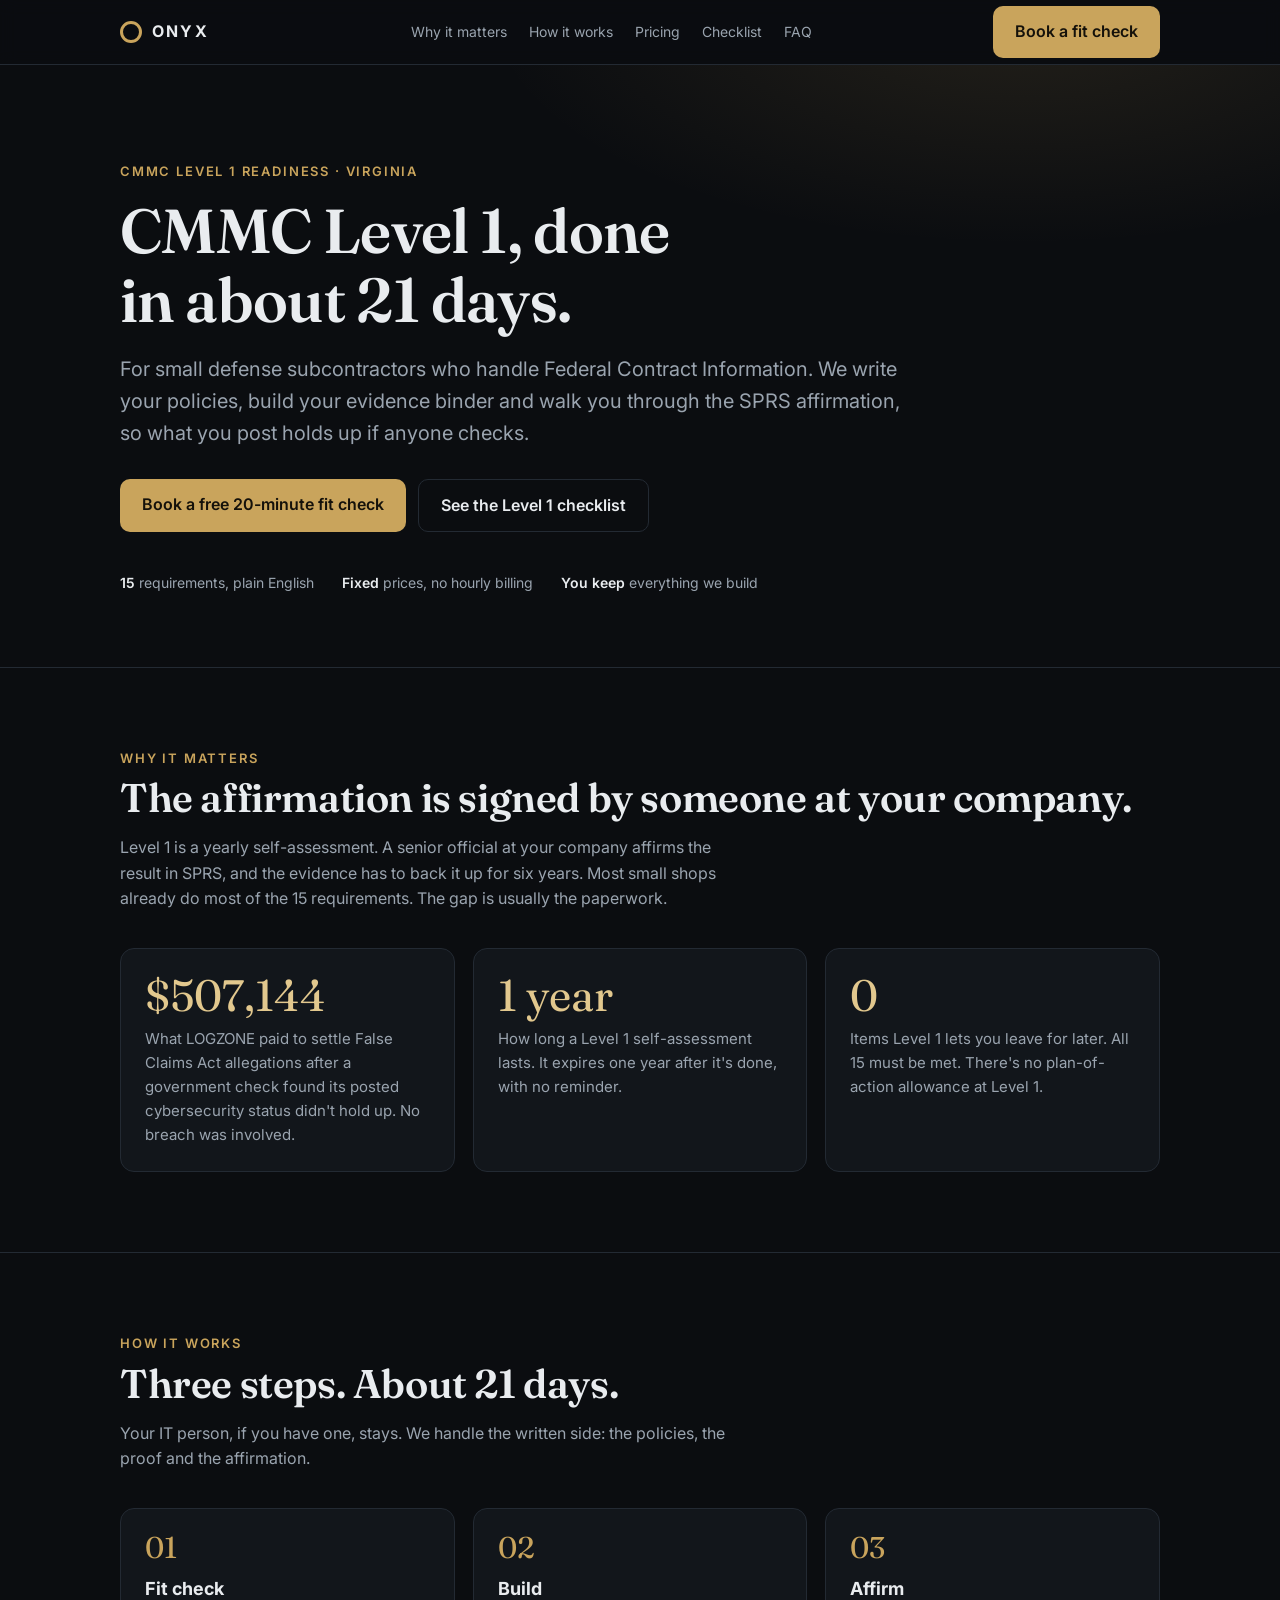
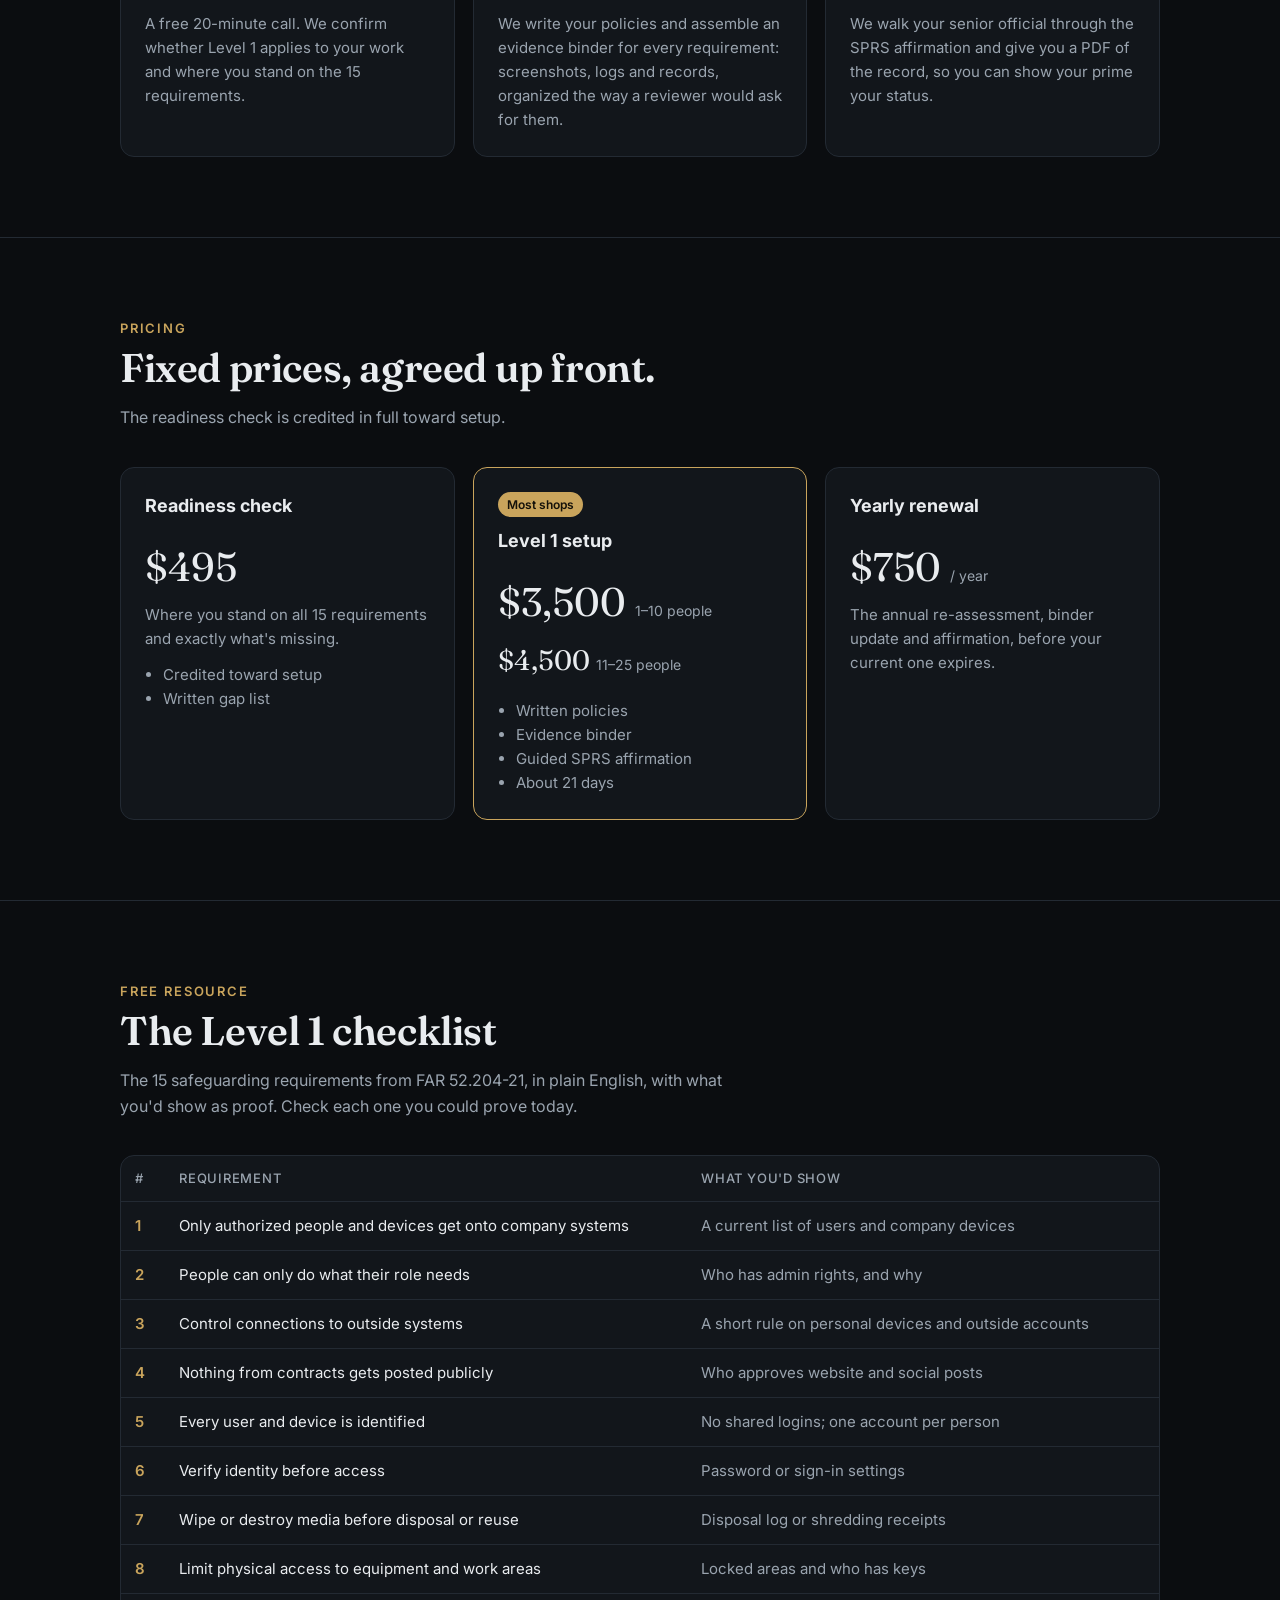
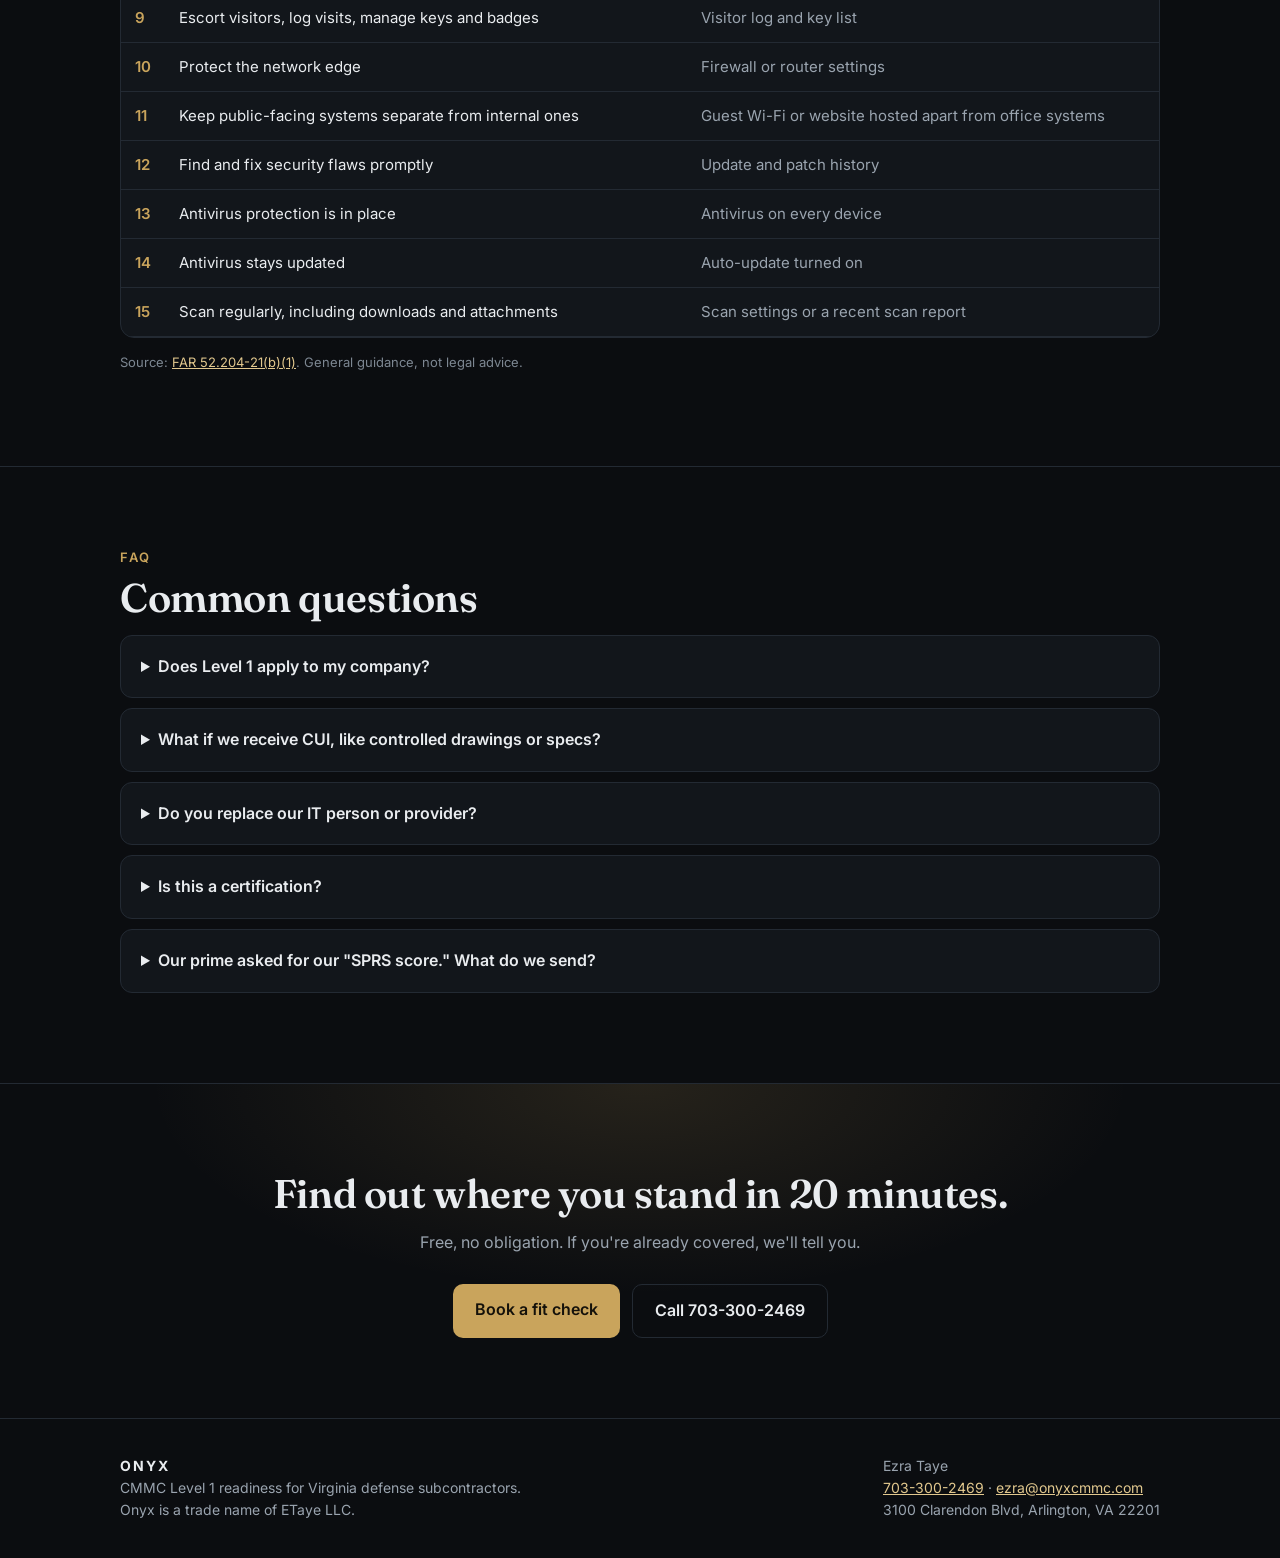
==== index.html @ cd66dc2e "Onyx CMMC Level 1 site Co-Authored-By: Claude Opus 5.5 <noreply@anthropic.com> Claude-Session: https" ====
<!doctype html>
<html lang="en">
<head>
<meta charset="utf-8">
<meta name="viewport" content="width=device-width, initial-scale=1">
<title>Onyx | CMMC Level 1 Readiness for Virginia Defense Subcontractors</title>
<meta name="description" content="Onyx gets small Virginia DoD subcontractors CMMC Level 1 ready in about 21 days: written policies, an evidence binder and a guided SPRS affirmation. Free 20-minute fit check.">
<link rel="icon" href="data:image/svg+xml,%3Csvg xmlns='http://www.w3.org/2000/svg' viewBox='0 0 32 32'%3E%3Crect width='32' height='32' rx='7' fill='%230b0d10'/%3E%3Ccircle cx='16' cy='16' r='8.5' fill='none' stroke='%23c9a45c' stroke-width='3'/%3E%3C/svg%3E">
<link rel="preconnect" href="https://fonts.googleapis.com">
<link rel="preconnect" href="https://fonts.gstatic.com" crossorigin>
<link href="https://fonts.googleapis.com/css2?family=Inter:wght@400;500;600;700&family=Fraunces:opsz,wght@9..144,500;9..144,600&display=swap" rel="stylesheet">
<style>
:root{--bg:#0b0d10;--panel:#12161b;--line:#232a33;--text:#e9ecef;--muted:#9aa4af;--gold:#c9a45c;--gold2:#e2c88e;--ok:#5fb98a;--max:1080px}
*{box-sizing:border-box}html{scroll-behavior:smooth}
body{margin:0;background:var(--bg);color:var(--text);font:16px/1.6 Inter,system-ui,-apple-system,Segoe UI,Roboto,sans-serif;-webkit-font-smoothing:antialiased}
a{color:var(--gold2)}
.wrap{max-width:var(--max);margin:0 auto;padding:0 20px}
header{position:sticky;top:0;z-index:5;background:rgba(11,13,16,.88);backdrop-filter:blur(8px);border-bottom:1px solid var(--line)}
.nav{display:flex;align-items:center;justify-content:space-between;height:64px}
.logo{display:flex;align-items:center;gap:10px;font-weight:700;letter-spacing:.14em;text-decoration:none;color:var(--text)}
.logo i{width:22px;height:22px;border-radius:50%;border:3px solid var(--gold);display:inline-block}
.nav nav a{color:var(--muted);text-decoration:none;margin-left:22px;font-size:14px}
.nav nav a:hover{color:var(--text)}
.btn{display:inline-block;background:var(--gold);color:#14110a;font-weight:600;text-decoration:none;padding:13px 22px;border-radius:10px;transition:background .15s}
.btn:hover{background:var(--gold2)}
.btn.ghost{background:transparent;color:var(--text);border:1px solid var(--line)}
.btn.ghost:hover{border-color:var(--gold)}
.hero{padding:96px 0 72px;border-bottom:1px solid var(--line);background:radial-gradient(900px 400px at 80% -10%,rgba(201,164,92,.13),transparent 60%)}
.eyebrow{color:var(--gold);font-size:13px;font-weight:600;letter-spacing:.14em;text-transform:uppercase}
h1,h2{font-family:Fraunces,Georgia,serif;font-weight:600;letter-spacing:-.01em;line-height:1.12}
h1{font-size:clamp(36px,5.4vw,62px);margin:14px 0 18px;max-width:14ch}
.lead{font-size:clamp(17px,2vw,20px);color:var(--muted);max-width:60ch;margin:0 0 30px}
.ctas{display:flex;gap:12px;flex-wrap:wrap}
.trust{display:flex;gap:28px;flex-wrap:wrap;margin-top:40px;color:var(--muted);font-size:14px}
.trust b{color:var(--text);font-weight:600}
section{padding:80px 0;border-bottom:1px solid var(--line)}
h2{font-size:clamp(28px,3.6vw,40px);margin:8px 0 14px}
.sub{color:var(--muted);max-width:62ch;margin:0 0 36px}
.grid{display:grid;gap:18px}
.g3{grid-template-columns:repeat(3,1fr)}.g2{grid-template-columns:repeat(2,1fr)}
.card{background:var(--panel);border:1px solid var(--line);border-radius:14px;padding:24px}
.card h3{margin:0 0 8px;font-size:18px}
.card p{margin:0;color:var(--muted);font-size:15px}
.num{font-family:Fraunces,Georgia,serif;color:var(--gold);font-size:30px;line-height:1;margin-bottom:12px}
.stat{font-family:Fraunces,Georgia,serif;font-size:44px;color:var(--gold2);line-height:1}
.price{display:flex;flex-direction:column}
.price .amt{font-family:Fraunces,Georgia,serif;font-size:40px;margin:6px 0 4px}
.price .amt small{font-family:Inter,sans-serif;font-size:14px;color:var(--muted);font-weight:400}
.price ul{padding-left:18px;color:var(--muted);font-size:15px;margin:12px 0 0}
.price.feature{border-color:var(--gold)}
.tag{display:inline-block;font-size:12px;font-weight:600;color:#14110a;background:var(--gold);padding:3px 9px;border-radius:99px;align-self:flex-start}
table{width:100%;border-collapse:collapse;font-size:15px}
th,td{text-align:left;padding:12px 14px;border-bottom:1px solid var(--line);vertical-align:top}
th{color:var(--muted);font-weight:500;font-size:13px;text-transform:uppercase;letter-spacing:.06em}
td:first-child{color:var(--gold);font-weight:600;width:40px}
td:last-child{color:var(--muted)}
.tablewrap{background:var(--panel);border:1px solid var(--line);border-radius:14px;overflow-x:auto}
details{background:var(--panel);border:1px solid var(--line);border-radius:12px;padding:18px 20px;margin-bottom:10px}
summary{cursor:pointer;font-weight:600}
details p{color:var(--muted);margin:10px 0 0}
.cta-band{text-align:center;background:radial-gradient(700px 300px at 50% 0,rgba(201,164,92,.14),transparent 70%)}
.cta-band .ctas{justify-content:center}
footer{padding:36px 0;color:var(--muted);font-size:14px}
.foot{display:flex;justify-content:space-between;gap:20px;flex-wrap:wrap}
.note{font-size:13px;color:#7d8792;margin-top:14px}
@media (max-width:860px){.g3,.g2{grid-template-columns:1fr}.nav nav{display:none}.hero{padding:64px 0 52px}section{padding:60px 0}}
</style>
</head>
<body>
<header><div class="wrap nav">
  <a class="logo" href="#"><i></i>ONYX</a>
  <nav><a href="#why">Why it matters</a><a href="#how">How it works</a><a href="#pricing">Pricing</a><a href="#checklist">Checklist</a><a href="#faq">FAQ</a></nav>
  <a class="btn" href="https://calendar.app.google/ubBg99S3piYL8Ur68">Book a fit check</a>
</div></header>

<main>
<div class="hero"><div class="wrap">
  <div class="eyebrow">CMMC Level 1 readiness · Virginia</div>
  <h1>CMMC Level 1, done in about 21 days.</h1>
  <p class="lead">For small defense subcontractors who handle Federal Contract Information. We write your policies, build your evidence binder and walk you through the SPRS affirmation, so what you post holds up if anyone checks.</p>
  <div class="ctas">
    <a class="btn" href="https://calendar.app.google/ubBg99S3piYL8Ur68">Book a free 20-minute fit check</a>
    <a class="btn ghost" href="#checklist">See the Level 1 checklist</a>
  </div>
  <div class="trust"><span><b>15</b> requirements, plain English</span><span><b>Fixed</b> prices, no hourly billing</span><span><b>You keep</b> everything we build</span></div>
</div></div>

<section id="why"><div class="wrap">
  <div class="eyebrow">Why it matters</div>
  <h2>The affirmation is signed by someone at your company.</h2>
  <p class="sub">Level 1 is a yearly self-assessment. A senior official at your company affirms the result in SPRS, and the evidence has to back it up for six years. Most small shops already do most of the 15 requirements. The gap is usually the paperwork.</p>
  <div class="grid g3">
    <div class="card"><div class="stat">$507,144</div><p style="margin-top:10px">What LOGZONE paid to settle False Claims Act allegations after a government check found its posted cybersecurity status didn't hold up. No breach was involved.</p></div>
    <div class="card"><div class="stat">1 year</div><p style="margin-top:10px">How long a Level 1 self-assessment lasts. It expires one year after it's done, with no reminder.</p></div>
    <div class="card"><div class="stat">0</div><p style="margin-top:10px">Items Level 1 lets you leave for later. All 15 must be met. There's no plan-of-action allowance at Level 1.</p></div>
  </div>
</div></section>

<section id="how"><div class="wrap">
  <div class="eyebrow">How it works</div>
  <h2>Three steps. About 21 days.</h2>
  <p class="sub">Your IT person, if you have one, stays. We handle the written side: the policies, the proof and the affirmation.</p>
  <div class="grid g3">
    <div class="card"><div class="num">01</div><h3>Fit check</h3><p>A free 20-minute call. We confirm whether Level 1 applies to your work and where you stand on the 15 requirements.</p></div>
    <div class="card"><div class="num">02</div><h3>Build</h3><p>We write your policies and assemble an evidence binder for every requirement: screenshots, logs and records, organized the way a reviewer would ask for them.</p></div>
    <div class="card"><div class="num">03</div><h3>Affirm</h3><p>We walk your senior official through the SPRS affirmation and give you a PDF of the record, so you can show your prime your status.</p></div>
  </div>
</div></section>

<section id="pricing"><div class="wrap">
  <div class="eyebrow">Pricing</div>
  <h2>Fixed prices, agreed up front.</h2>
  <p class="sub">The readiness check is credited in full toward setup.</p>
  <div class="grid g3">
    <div class="card price"><h3>Readiness check</h3><div class="amt">$495</div><p>Where you stand on all 15 requirements and exactly what's missing.</p><ul><li>Credited toward setup</li><li>Written gap list</li></ul></div>
    <div class="card price feature"><span class="tag">Most shops</span><h3 style="margin-top:10px">Level 1 setup</h3><div class="amt">$3,500 <small>1–10 people</small></div><div class="amt" style="font-size:28px;margin-top:0">$4,500 <small>11–25 people</small></div><ul><li>Written policies</li><li>Evidence binder</li><li>Guided SPRS affirmation</li><li>About 21 days</li></ul></div>
    <div class="card price"><h3>Yearly renewal</h3><div class="amt">$750 <small>/ year</small></div><p>The annual re-assessment, binder update and affirmation, before your current one expires.</p></div>
  </div>
</div></section>

<section id="checklist"><div class="wrap">
  <div class="eyebrow">Free resource</div>
  <h2>The Level 1 checklist</h2>
  <p class="sub">The 15 safeguarding requirements from FAR 52.204-21, in plain English, with what you'd show as proof. Check each one you could prove today.</p>
  <div class="tablewrap"><table>
    <thead><tr><th>#</th><th>Requirement</th><th>What you'd show</th></tr></thead>
    <tbody>
      <tr><td>1</td><td>Only authorized people and devices get onto company systems</td><td>A current list of users and company devices</td></tr>
      <tr><td>2</td><td>People can only do what their role needs</td><td>Who has admin rights, and why</td></tr>
      <tr><td>3</td><td>Control connections to outside systems</td><td>A short rule on personal devices and outside accounts</td></tr>
      <tr><td>4</td><td>Nothing from contracts gets posted publicly</td><td>Who approves website and social posts</td></tr>
      <tr><td>5</td><td>Every user and device is identified</td><td>No shared logins; one account per person</td></tr>
      <tr><td>6</td><td>Verify identity before access</td><td>Password or sign-in settings</td></tr>
      <tr><td>7</td><td>Wipe or destroy media before disposal or reuse</td><td>Disposal log or shredding receipts</td></tr>
      <tr><td>8</td><td>Limit physical access to equipment and work areas</td><td>Locked areas and who has keys</td></tr>
      <tr><td>9</td><td>Escort visitors, log visits, manage keys and badges</td><td>Visitor log and key list</td></tr>
      <tr><td>10</td><td>Protect the network edge</td><td>Firewall or router settings</td></tr>
      <tr><td>11</td><td>Keep public-facing systems separate from internal ones</td><td>Guest Wi-Fi or website hosted apart from office systems</td></tr>
      <tr><td>12</td><td>Find and fix security flaws promptly</td><td>Update and patch history</td></tr>
      <tr><td>13</td><td>Antivirus protection is in place</td><td>Antivirus on every device</td></tr>
      <tr><td>14</td><td>Antivirus stays updated</td><td>Auto-update turned on</td></tr>
      <tr><td>15</td><td>Scan regularly, including downloads and attachments</td><td>Scan settings or a recent scan report</td></tr>
    </tbody>
  </table></div>
  <p class="note">Source: <a href="https://www.acquisition.gov/far/52.204-21">FAR 52.204-21(b)(1)</a>. General guidance, not legal advice.</p>
</div></section>

<section id="faq"><div class="wrap">
  <div class="eyebrow">FAQ</div>
  <h2>Common questions</h2>
  <details><summary>Does Level 1 apply to my company?</summary><p>Level 1 applies when you handle Federal Contract Information on a DoD contract or subcontract. We confirm this on the fit check by looking at your work and your contract language.</p></details>
  <details><summary>What if we receive CUI, like controlled drawings or specs?</summary><p>Then you likely need Level 2, which is a larger project. We'll tell you on the fit check and refer you to a qualified Level 2 partner.</p></details>
  <details><summary>Do you replace our IT person or provider?</summary><p>No. Your IT stays responsible for the technical side. We handle the written side: policies, evidence and the affirmation, and we coordinate with your IT where needed.</p></details>
  <details><summary>Is this a certification?</summary><p>Level 1 is a self-assessment that your company affirms in SPRS. We prepare you and your evidence so the affirmation is accurate and supported. We don't issue certifications, and no one can guarantee a contract award.</p></details>
  <details><summary>Our prime asked for our "SPRS score." What do we send?</summary><p>Level 1 has no score, only met or not met. Primes can't see your SPRS record directly, so the usual proof is a PDF of your affirmed Level 1 record, which we help you produce.</p></details>
</div></section>

<section class="cta-band"><div class="wrap">
  <h2>Find out where you stand in 20 minutes.</h2>
  <p class="sub" style="margin:0 auto 28px">Free, no obligation. If you're already covered, we'll tell you.</p>
  <div class="ctas"><a class="btn" href="https://calendar.app.google/ubBg99S3piYL8Ur68">Book a fit check</a><a class="btn ghost" href="tel:+17033002469">Call 703-300-2469</a></div>
</div></section>
</main>

<footer><div class="wrap foot">
  <div><b style="color:var(--text);letter-spacing:.14em">ONYX</b><br>CMMC Level 1 readiness for Virginia defense subcontractors.<br>Onyx is a trade name of ETaye LLC.</div>
  <div>Ezra Taye<br><a href="tel:+17033002469">703-300-2469</a> · <a href="mailto:ezra@onyxcmmc.com">ezra@onyxcmmc.com</a><br>3100 Clarendon Blvd, Arlington, VA 22201</div>
</div></footer>
</body>
</html>
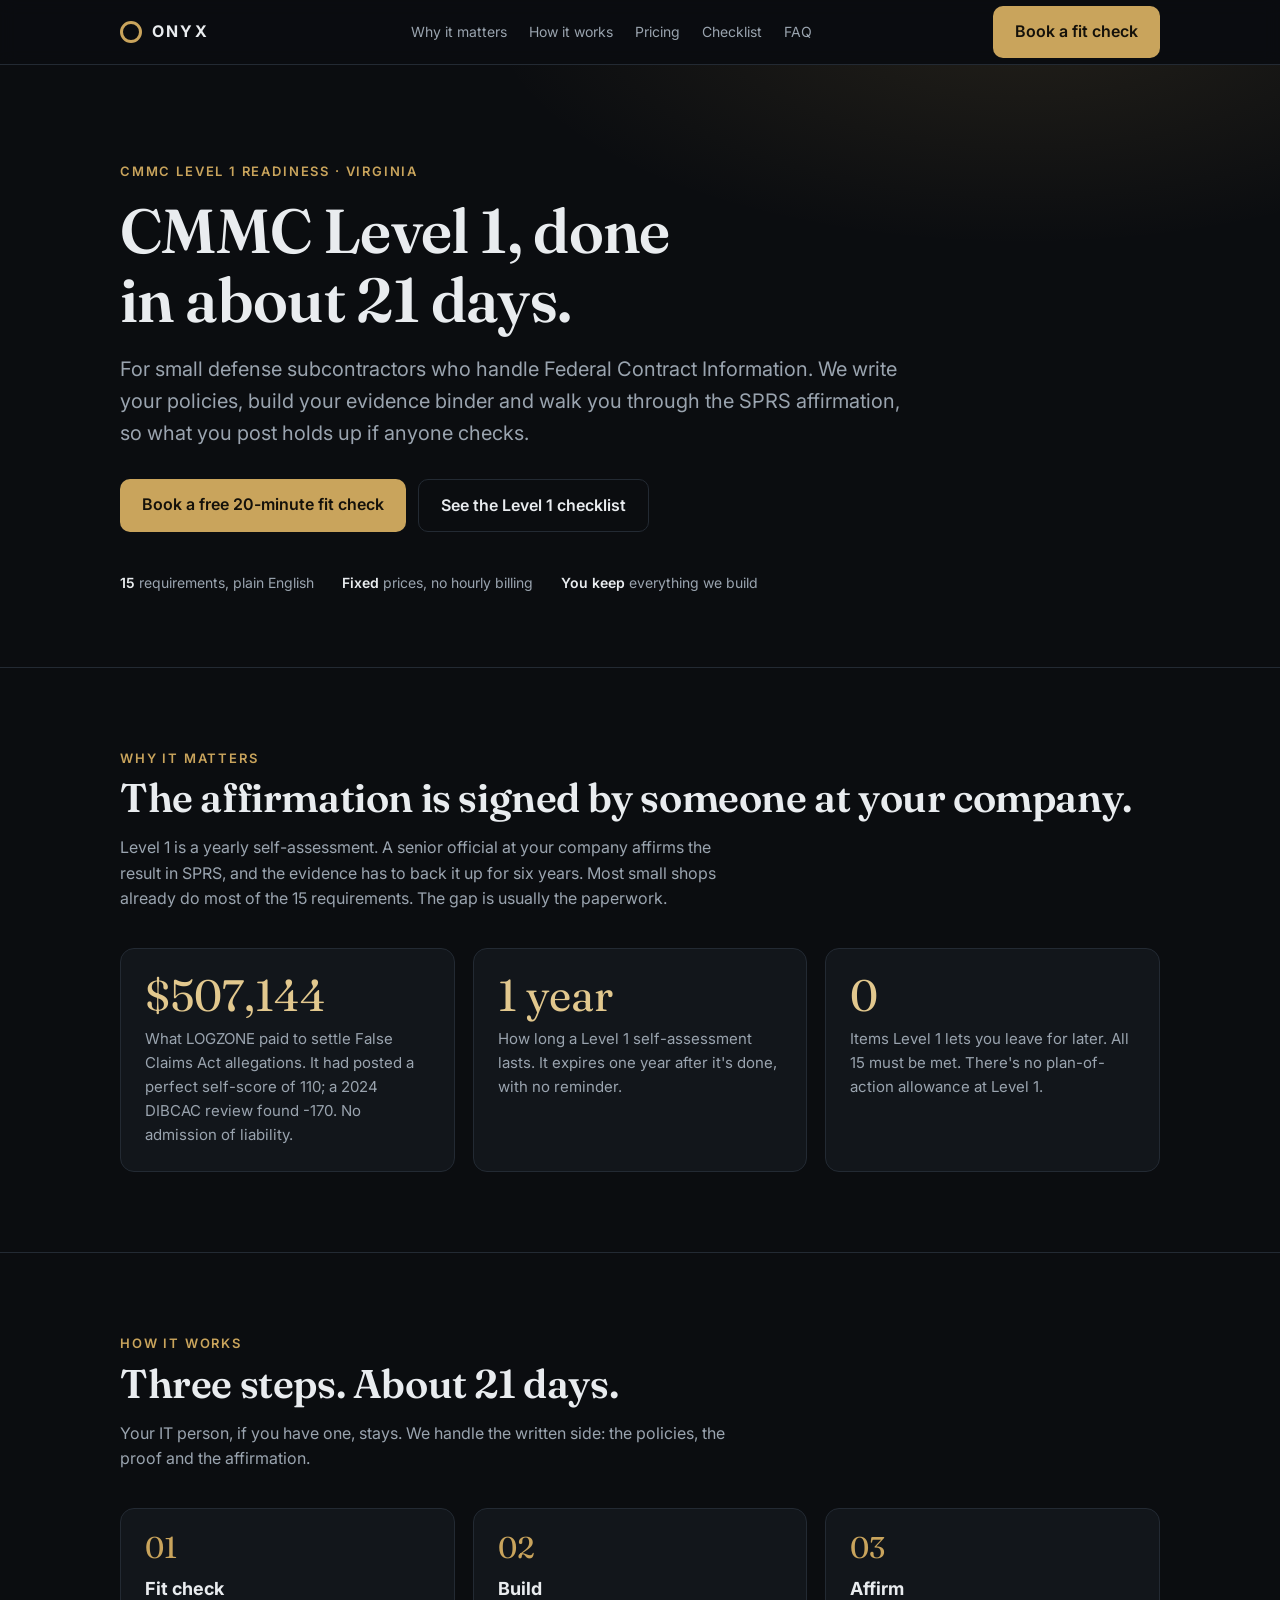
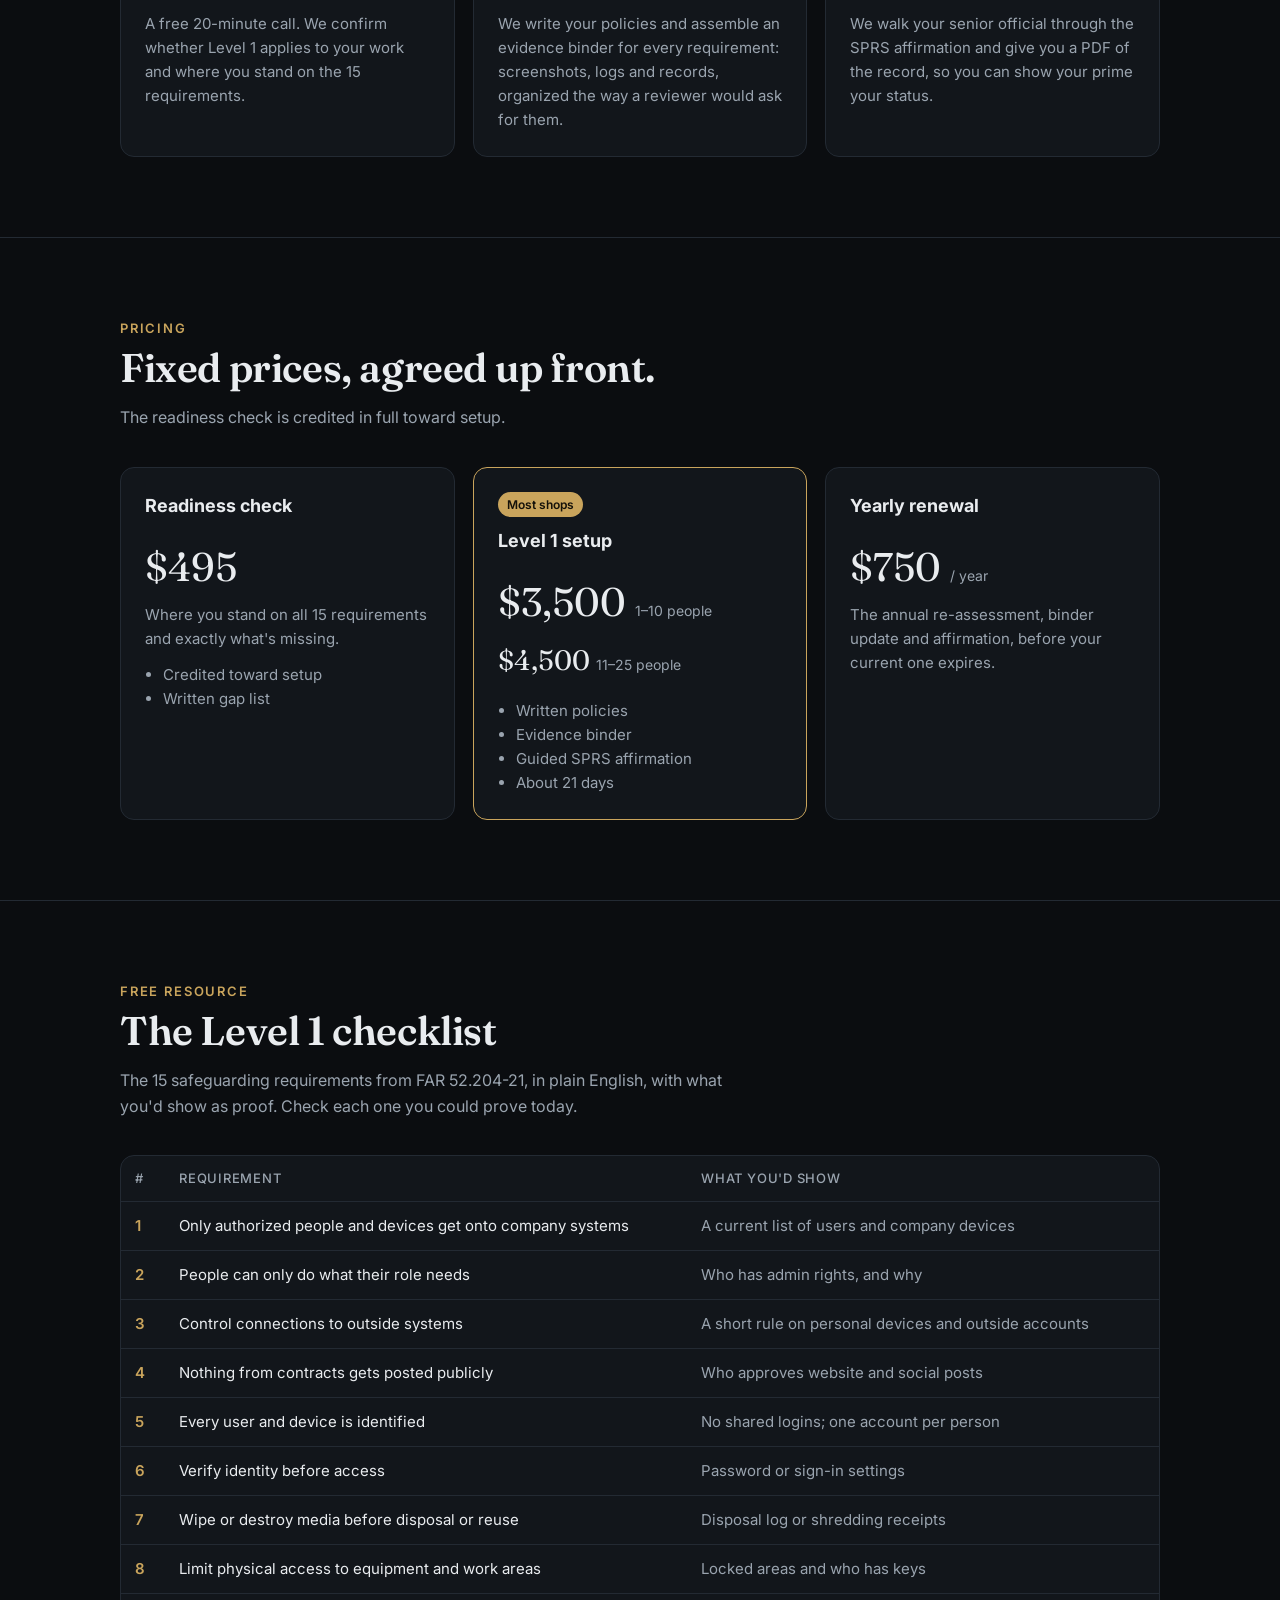
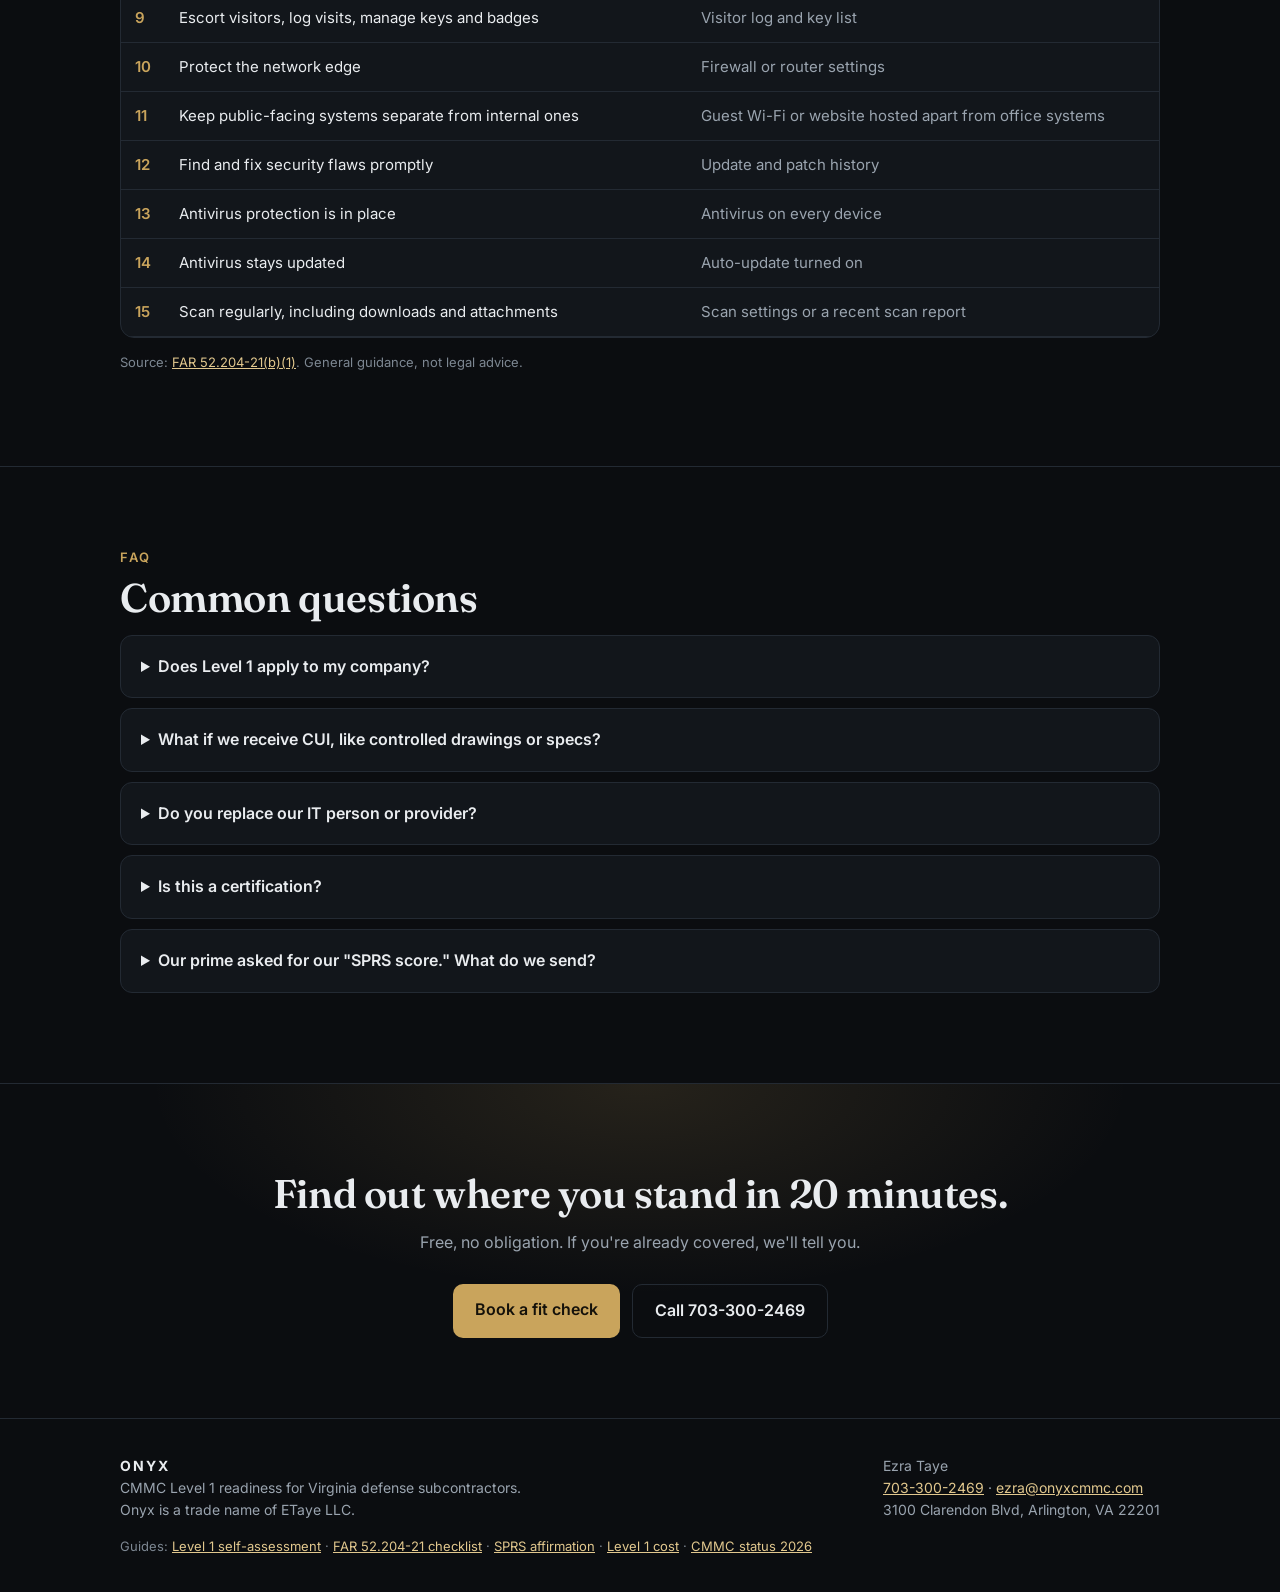
==== commit 54ad32a2: "Add 5 Level 1 guides, sitemap, robots, llms.txt; claim fixes Co-Authored-By: Claude Opus 5.5 <norepl" ====
--- a/index.html
+++ b/index.html
@@ -90,7 +90,7 @@
   <h2>The affirmation is signed by someone at your company.</h2>
   <p class="sub">Level 1 is a yearly self-assessment. A senior official at your company affirms the result in SPRS, and the evidence has to back it up for six years. Most small shops already do most of the 15 requirements. The gap is usually the paperwork.</p>
   <div class="grid g3">
-    <div class="card"><div class="stat">$507,144</div><p style="margin-top:10px">What LOGZONE paid to settle False Claims Act allegations after a government check found its posted cybersecurity status didn't hold up. No breach was involved.</p></div>
+    <div class="card"><div class="stat">$507,144</div><p style="margin-top:10px">What LOGZONE paid to settle False Claims Act allegations. It had posted a perfect self-score of 110; a 2024 DIBCAC review found -170. No admission of liability.</p></div>
     <div class="card"><div class="stat">1 year</div><p style="margin-top:10px">How long a Level 1 self-assessment lasts. It expires one year after it's done, with no reminder.</p></div>
     <div class="card"><div class="stat">0</div><p style="margin-top:10px">Items Level 1 lets you leave for later. All 15 must be met. There's no plan-of-action allowance at Level 1.</p></div>
   </div>
@@ -152,7 +152,7 @@
   <details><summary>What if we receive CUI, like controlled drawings or specs?</summary><p>Then you likely need Level 2, which is a larger project. We'll tell you on the fit check and refer you to a qualified Level 2 partner.</p></details>
   <details><summary>Do you replace our IT person or provider?</summary><p>No. Your IT stays responsible for the technical side. We handle the written side: policies, evidence and the affirmation, and we coordinate with your IT where needed.</p></details>
   <details><summary>Is this a certification?</summary><p>Level 1 is a self-assessment that your company affirms in SPRS. We prepare you and your evidence so the affirmation is accurate and supported. We don't issue certifications, and no one can guarantee a contract award.</p></details>
-  <details><summary>Our prime asked for our "SPRS score." What do we send?</summary><p>Level 1 has no score, only met or not met. Primes can't see your SPRS record directly, so the usual proof is a PDF of your affirmed Level 1 record, which we help you produce.</p></details>
+  <details><summary>Our prime asked for our "SPRS score." What do we send?</summary><p>Level 1 has no score, only met or not met. The usual proof for a prime is a PDF or screenshot of your affirmed Level 1 record, which we help you produce.</p></details>
 </div></section>
 
 <section class="cta-band"><div class="wrap">
@@ -165,6 +165,8 @@
 <footer><div class="wrap foot">
   <div><b style="color:var(--text);letter-spacing:.14em">ONYX</b><br>CMMC Level 1 readiness for Virginia defense subcontractors.<br>Onyx is a trade name of ETaye LLC.</div>
   <div>Ezra Taye<br><a href="tel:+17033002469">703-300-2469</a> · <a href="mailto:ezra@onyxcmmc.com">ezra@onyxcmmc.com</a><br>3100 Clarendon Blvd, Arlington, VA 22201</div>
-</div></footer>
+</div>
+<div class="wrap note">Guides: <a href="/cmmc-level-1-self-assessment/">Level 1 self-assessment</a> · <a href="/far-52-204-21-checklist/">FAR 52.204-21 checklist</a> · <a href="/sprs-level-1-affirmation/">SPRS affirmation</a> · <a href="/cmmc-level-1-cost/">Level 1 cost</a> · <a href="/cmmc-status-2026/">CMMC status 2026</a></div>
+</footer>
 </body>
 </html>
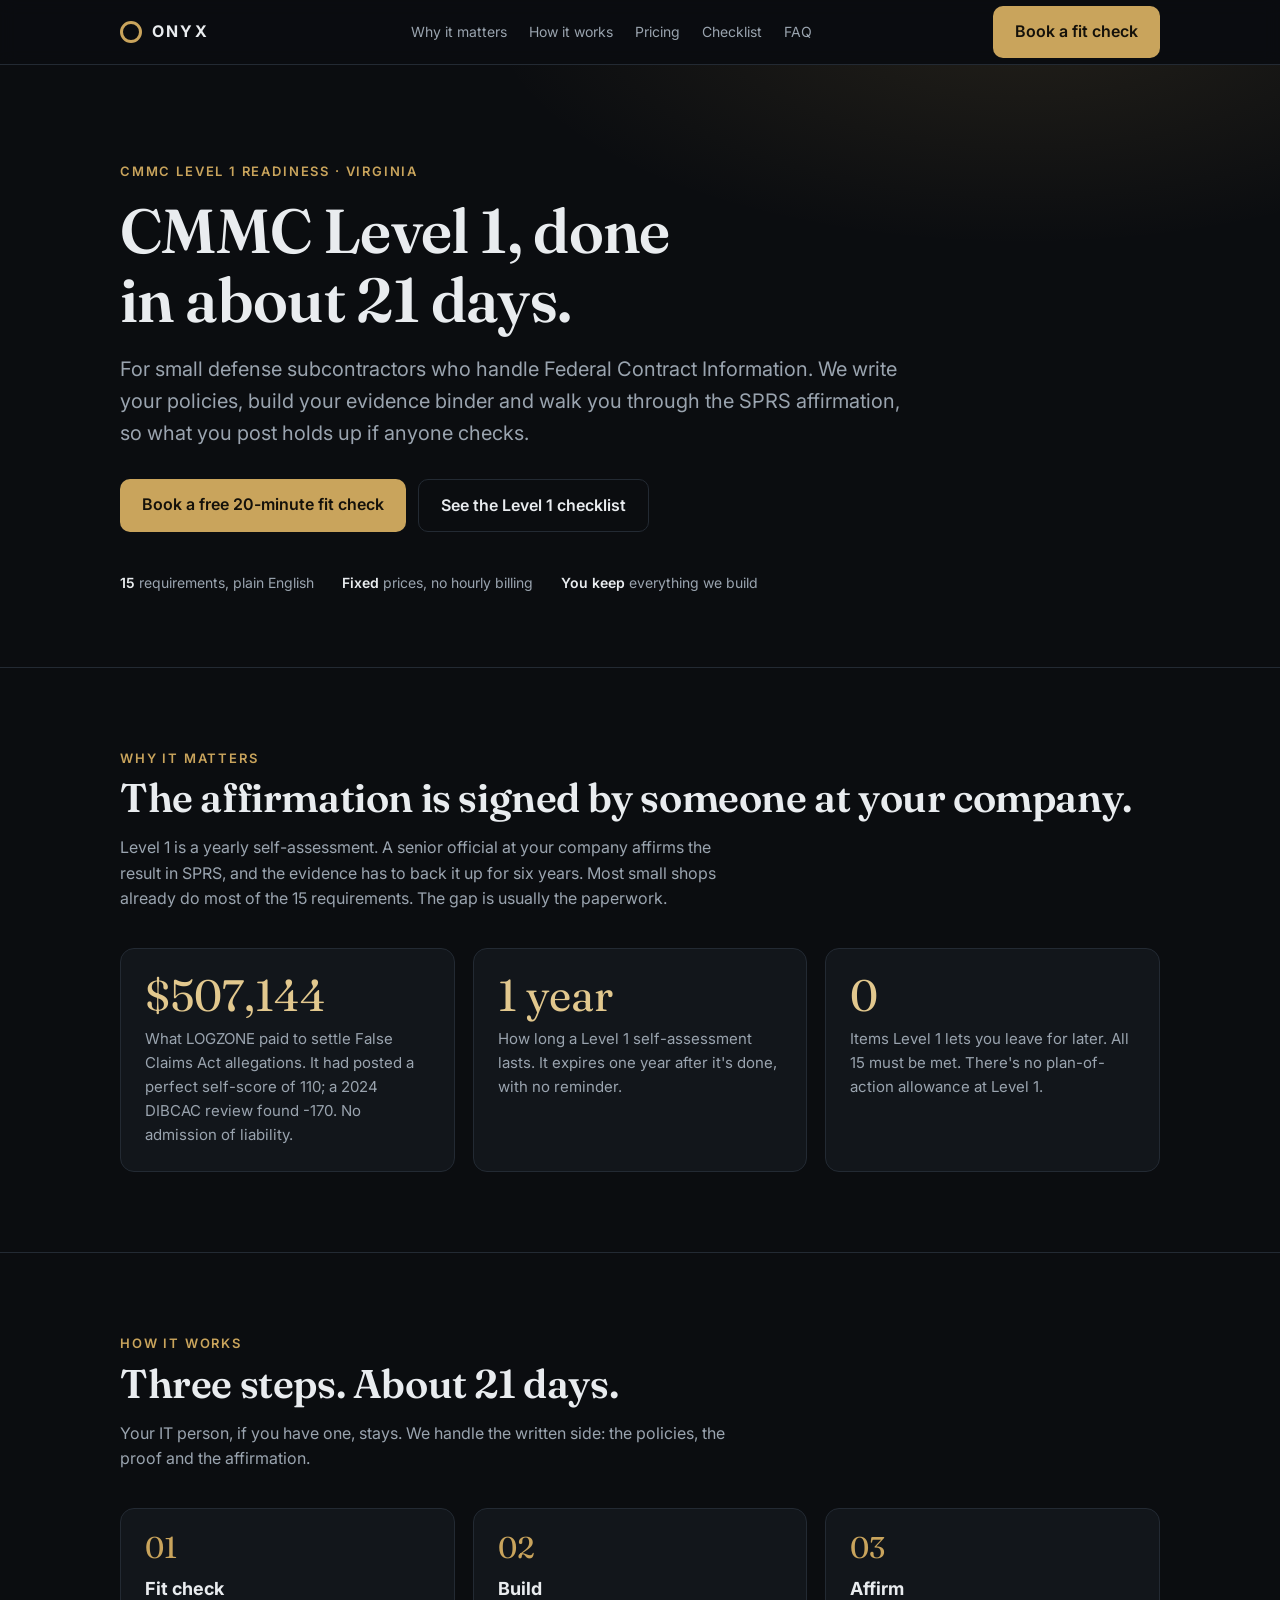
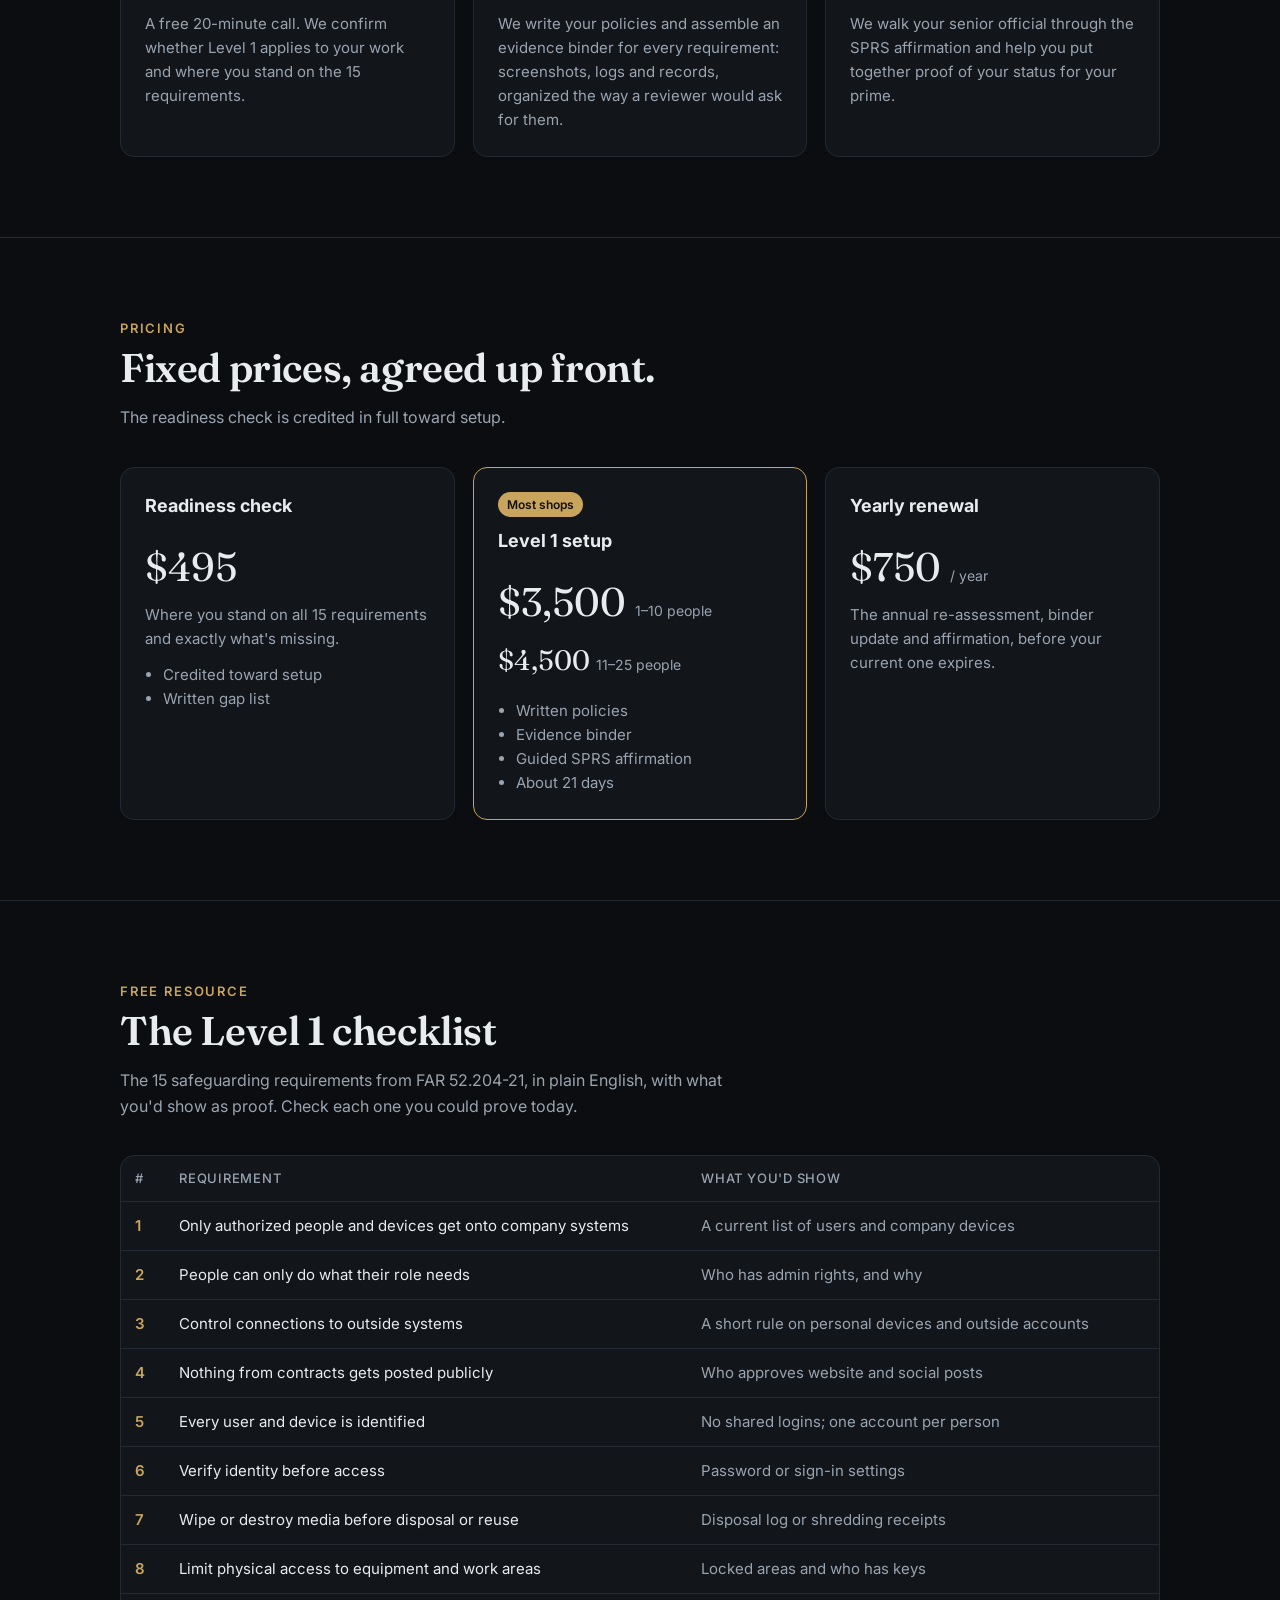
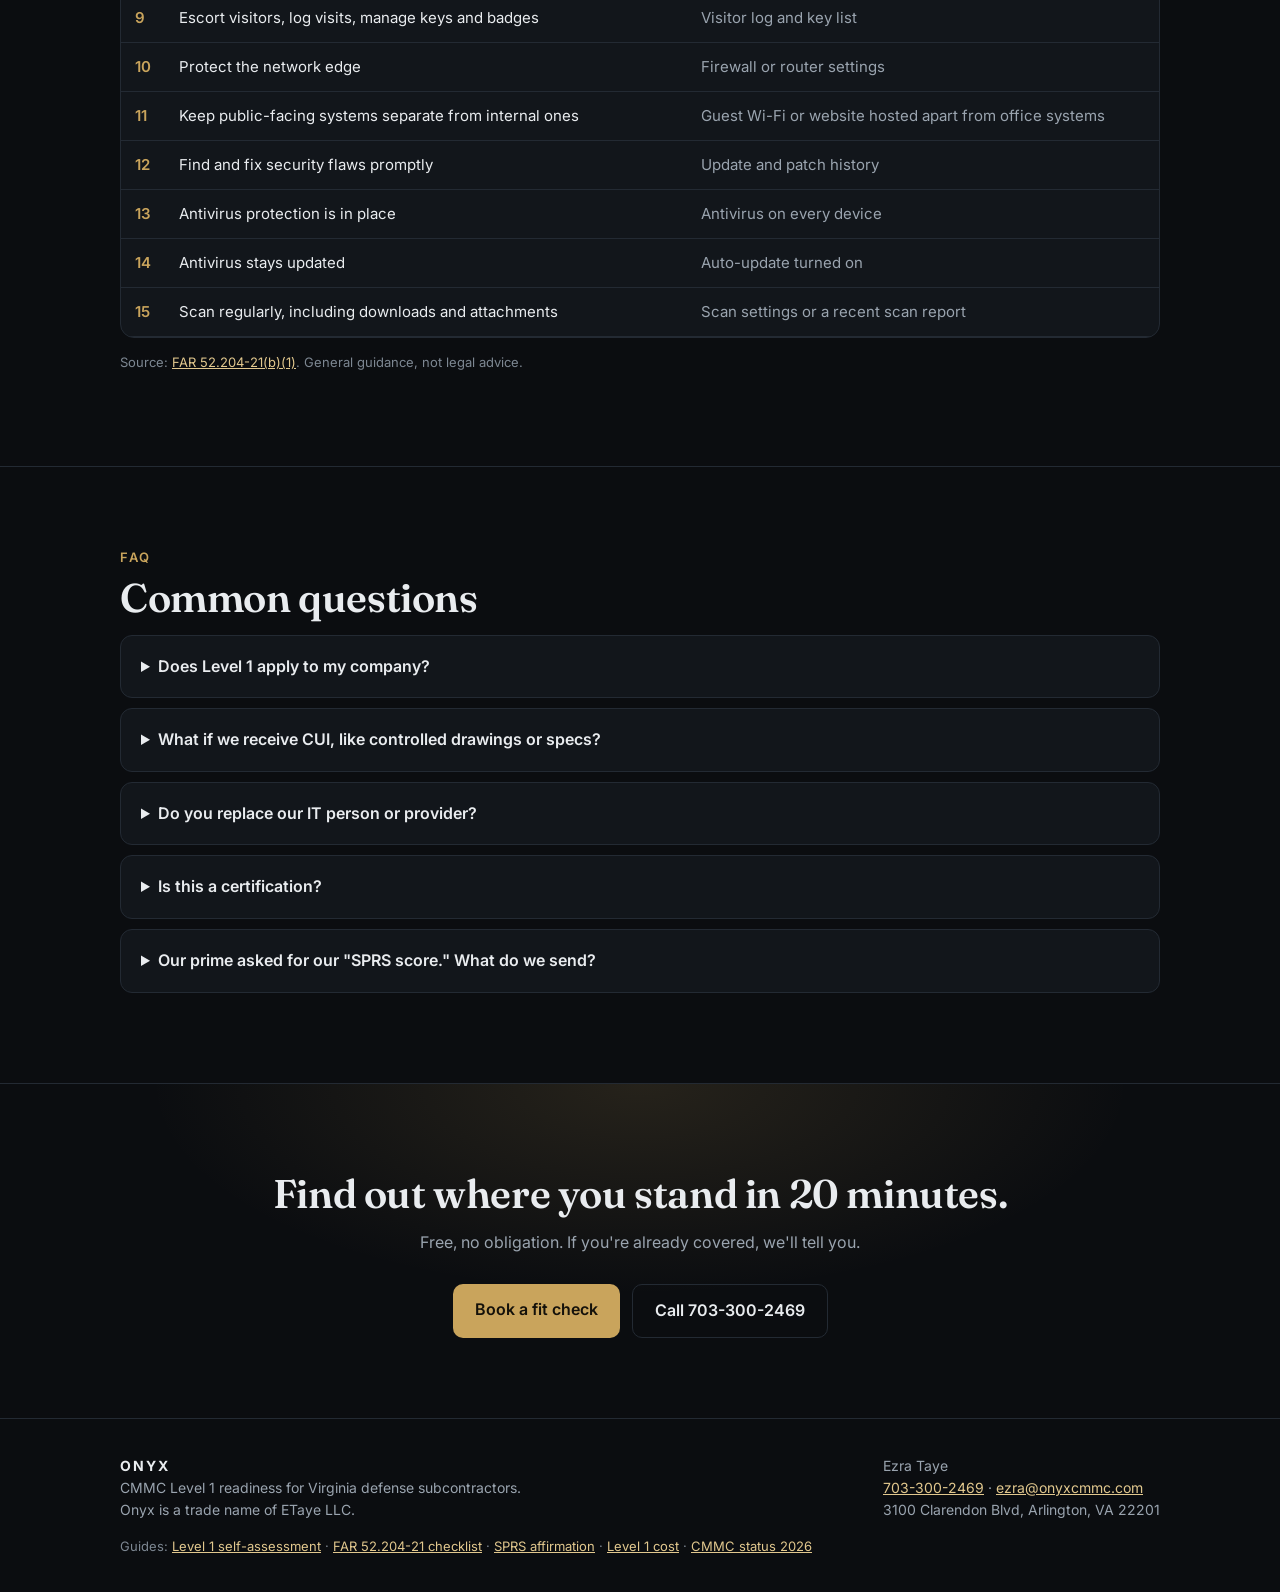
==== commit 7ea3e80c: "Remove unverified PDF claim; describe proof primes ask for Co-Authored-By: Claude Opus 5.5 <noreply@" ====
--- a/index.html
+++ b/index.html
@@ -103,7 +103,7 @@
   <div class="grid g3">
     <div class="card"><div class="num">01</div><h3>Fit check</h3><p>A free 20-minute call. We confirm whether Level 1 applies to your work and where you stand on the 15 requirements.</p></div>
     <div class="card"><div class="num">02</div><h3>Build</h3><p>We write your policies and assemble an evidence binder for every requirement: screenshots, logs and records, organized the way a reviewer would ask for them.</p></div>
-    <div class="card"><div class="num">03</div><h3>Affirm</h3><p>We walk your senior official through the SPRS affirmation and give you a PDF of the record, so you can show your prime your status.</p></div>
+    <div class="card"><div class="num">03</div><h3>Affirm</h3><p>We walk your senior official through the SPRS affirmation and help you put together proof of your status for your prime.</p></div>
   </div>
 </div></section>
 
@@ -152,7 +152,7 @@
   <details><summary>What if we receive CUI, like controlled drawings or specs?</summary><p>Then you likely need Level 2, which is a larger project. We'll tell you on the fit check and refer you to a qualified Level 2 partner.</p></details>
   <details><summary>Do you replace our IT person or provider?</summary><p>No. Your IT stays responsible for the technical side. We handle the written side: policies, evidence and the affirmation, and we coordinate with your IT where needed.</p></details>
   <details><summary>Is this a certification?</summary><p>Level 1 is a self-assessment that your company affirms in SPRS. We prepare you and your evidence so the affirmation is accurate and supported. We don't issue certifications, and no one can guarantee a contract award.</p></details>
-  <details><summary>Our prime asked for our "SPRS score." What do we send?</summary><p>Level 1 has no score, only met or not met. The usual proof for a prime is a PDF or screenshot of your affirmed Level 1 record, which we help you produce.</p></details>
+  <details><summary>Our prime asked for our "SPRS score." What do we send?</summary><p>Level 1 has no score, only met or not met. Primes usually want your CMMC unique ID, status date and CAGE code, plus a screenshot of your affirmed Level 1 entry. Ask your prime what format they want; we help you put it together.</p></details>
 </div></section>
 
 <section class="cta-band"><div class="wrap">
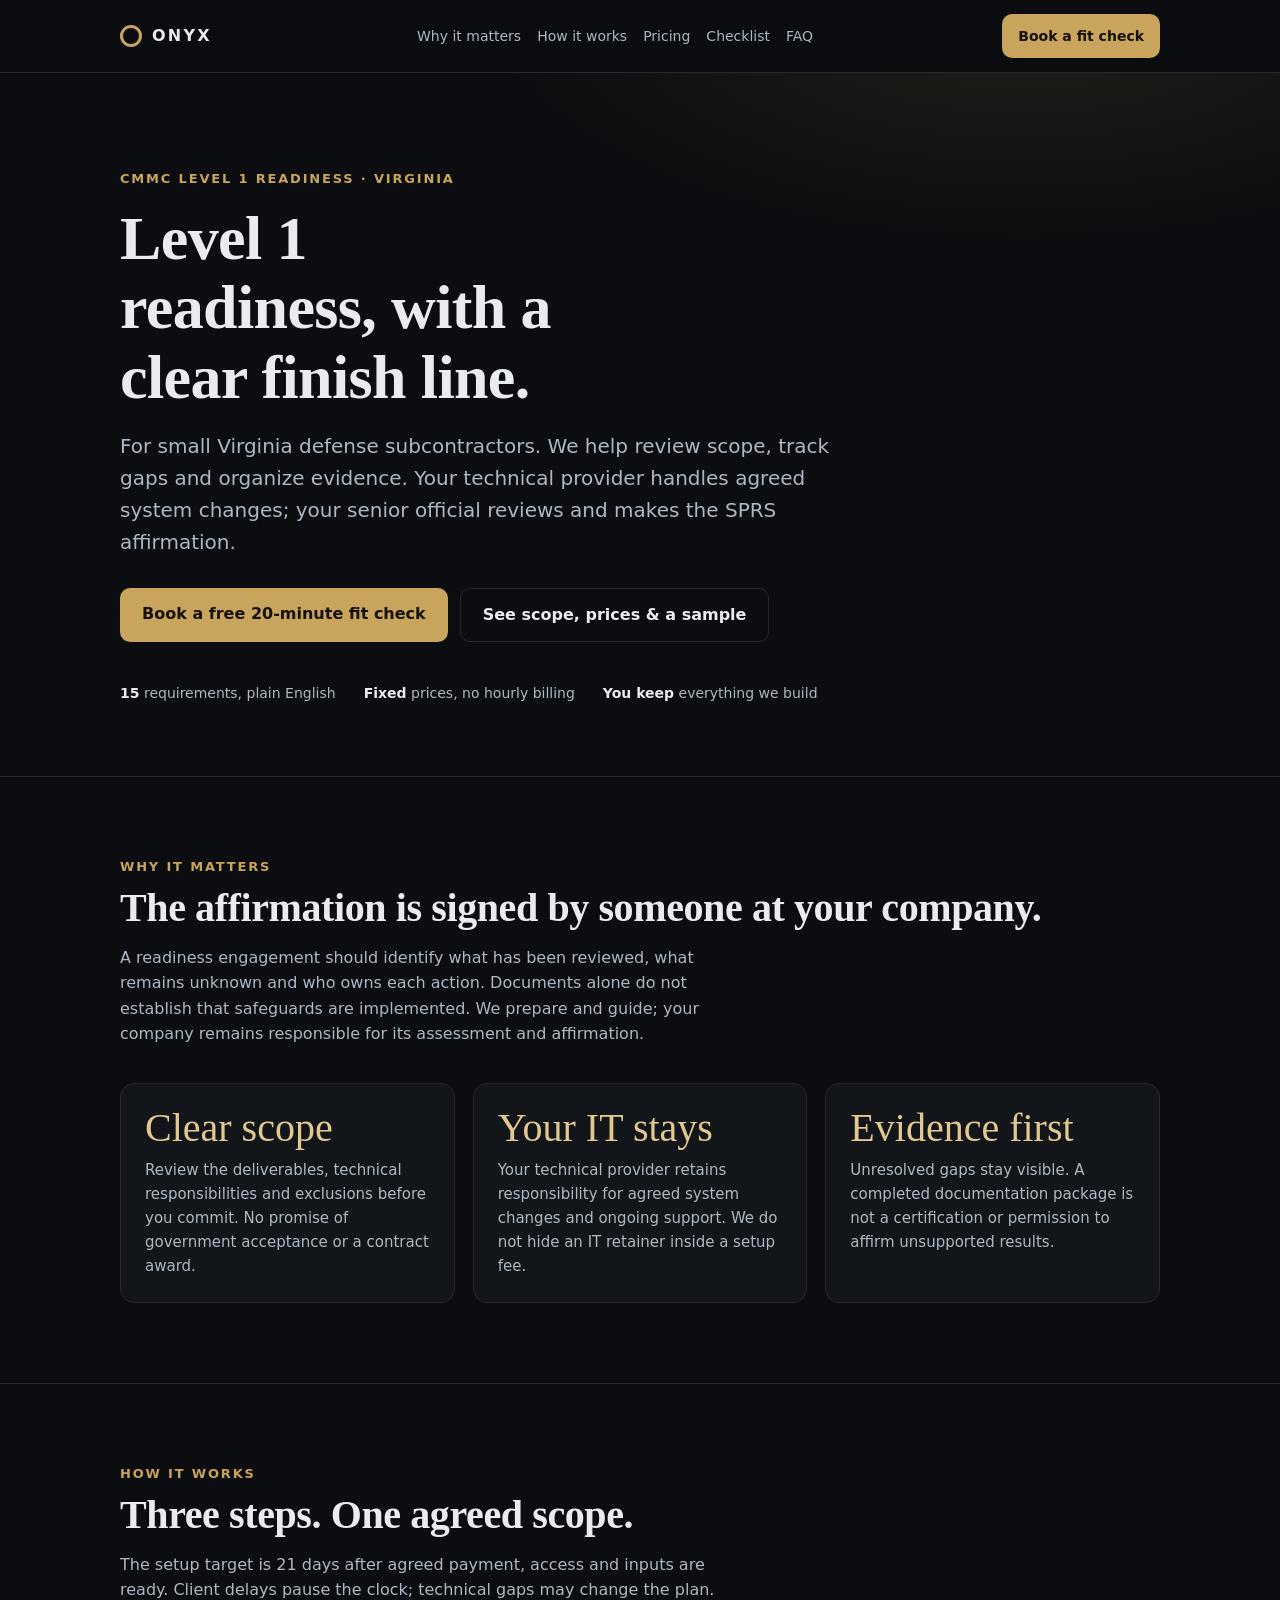
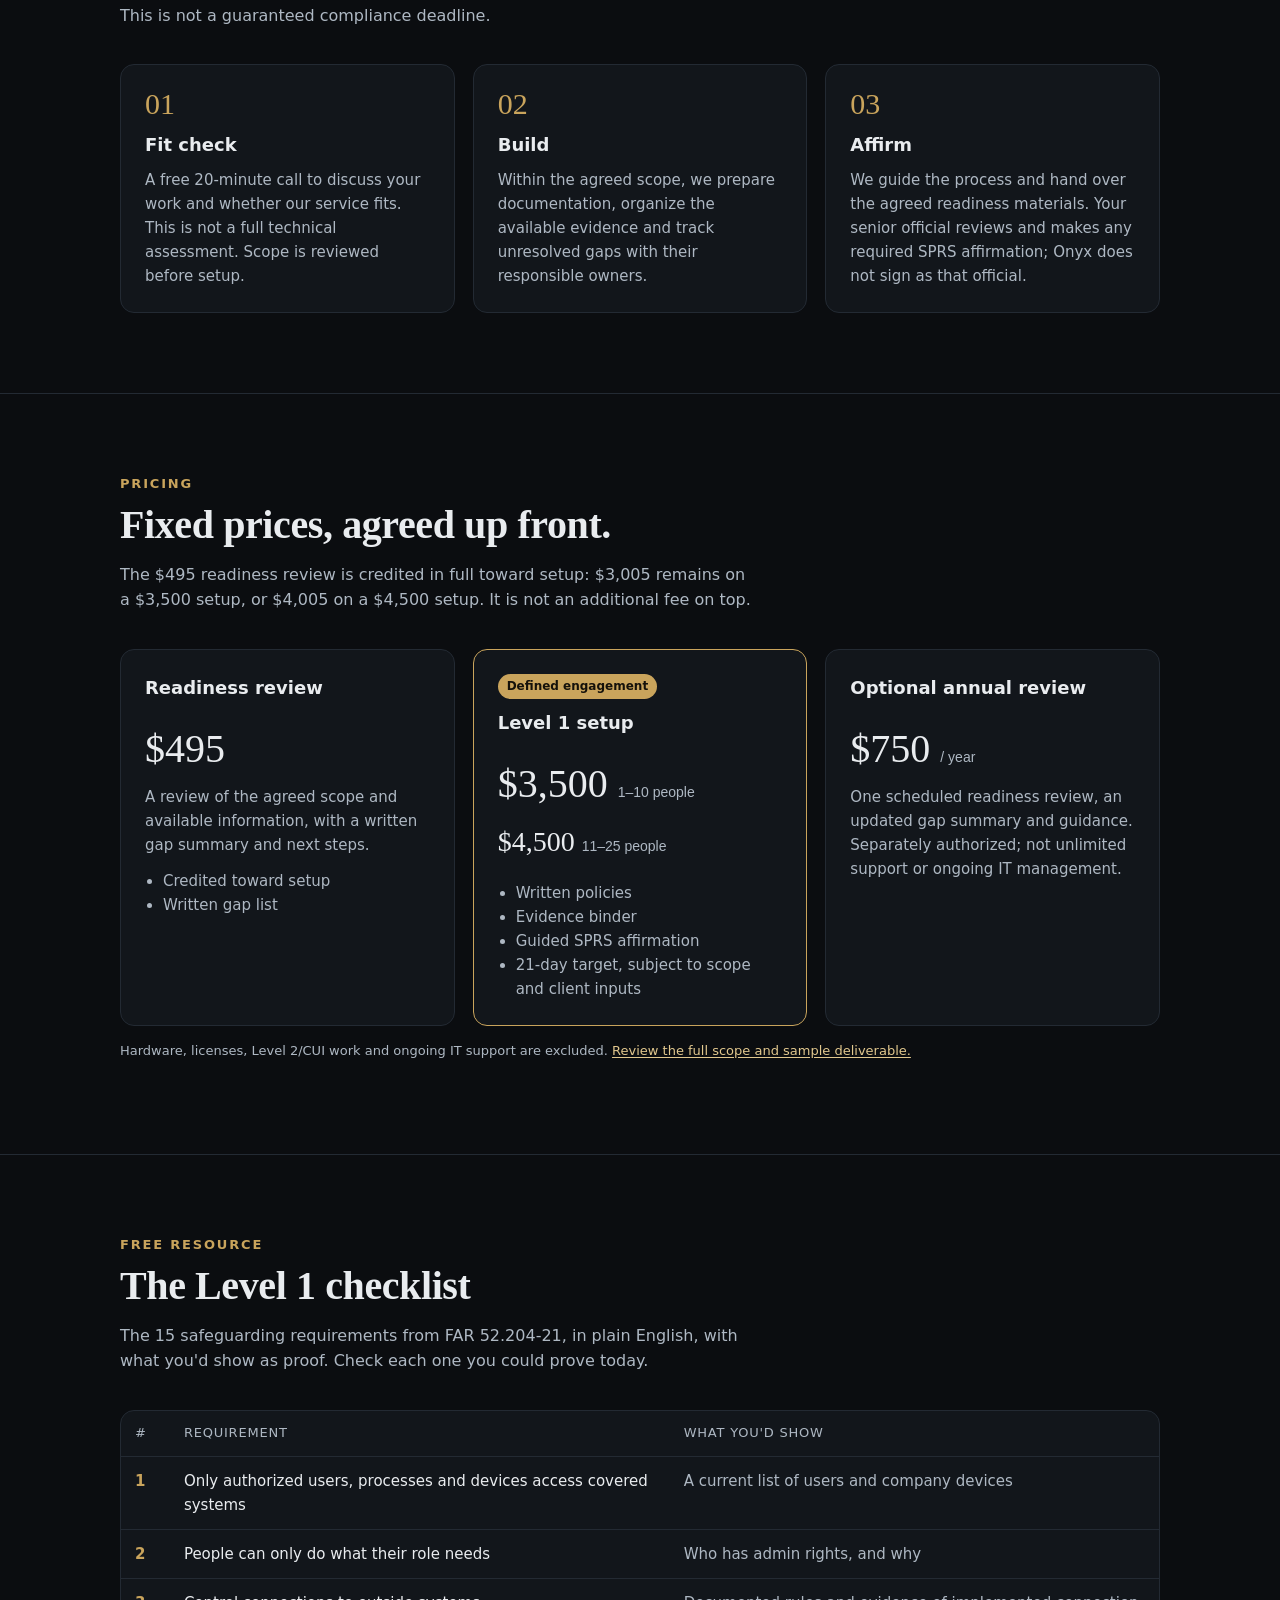
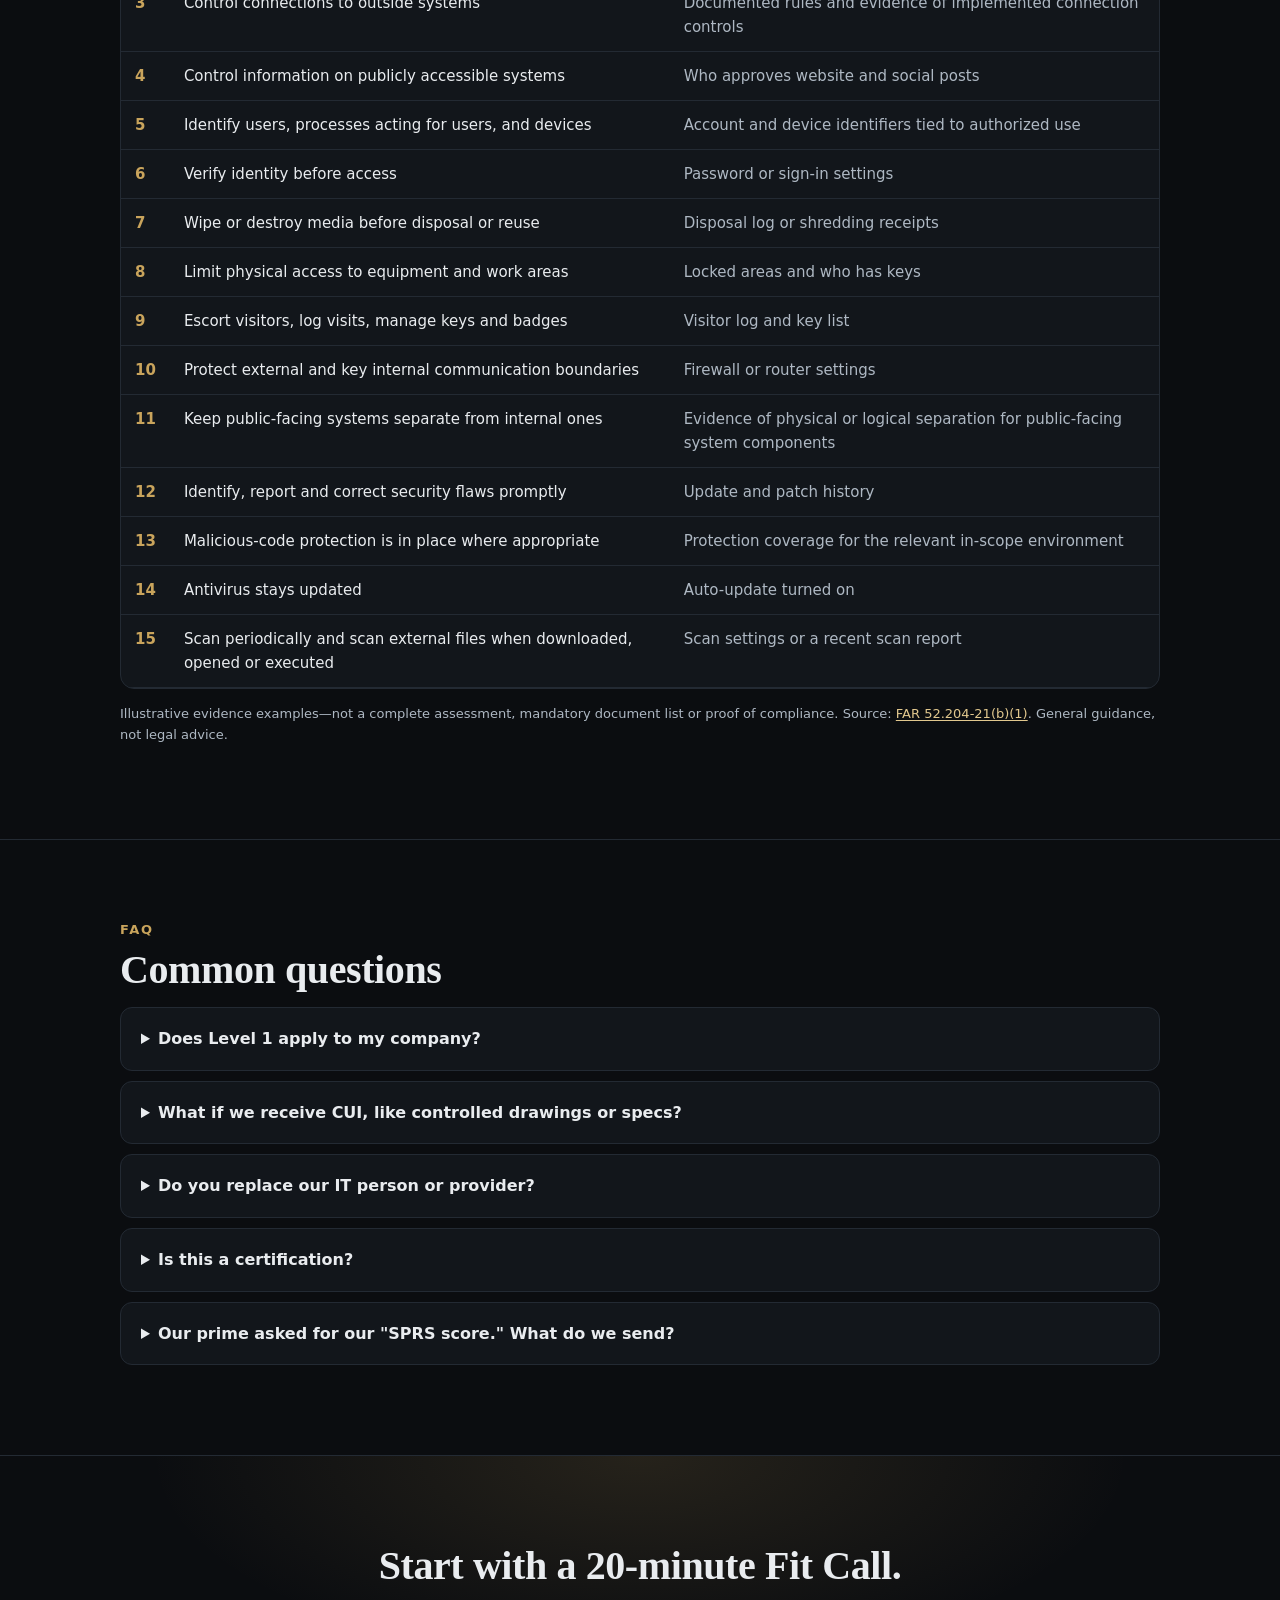
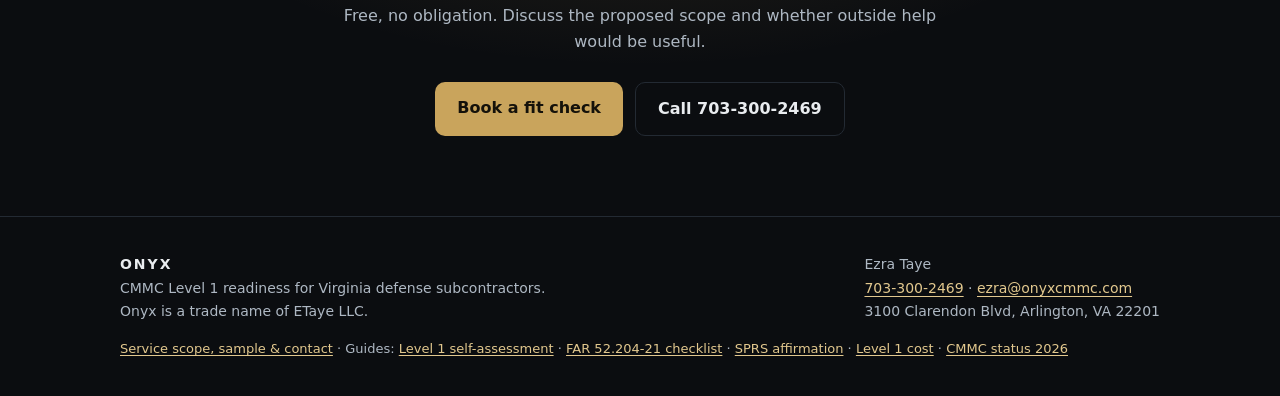
==== commit 7cac1fcf: "Release onyx-hq 6cce820: PR1 seven-page SEO polish, readiness-review page, inquiry composer Source: " ====
--- a/index.html
+++ b/index.html
@@ -1,172 +1,118 @@
-<!doctype html>
+<!DOCTYPE html>
+
 <html lang="en">
 <head>
-<meta charset="utf-8">
-<meta name="viewport" content="width=device-width, initial-scale=1">
+<meta charset="utf-8"/>
+<meta content="width=device-width, initial-scale=1" name="viewport"/>
 <title>Onyx | CMMC Level 1 Readiness for Virginia Defense Subcontractors</title>
-<meta name="description" content="Onyx gets small Virginia DoD subcontractors CMMC Level 1 ready in about 21 days: written policies, an evidence binder and a guided SPRS affirmation. Free 20-minute fit check.">
-<link rel="icon" href="data:image/svg+xml,%3Csvg xmlns='http://www.w3.org/2000/svg' viewBox='0 0 32 32'%3E%3Crect width='32' height='32' rx='7' fill='%230b0d10'/%3E%3Ccircle cx='16' cy='16' r='8.5' fill='none' stroke='%23c9a45c' stroke-width='3'/%3E%3C/svg%3E">
-<link rel="preconnect" href="https://fonts.googleapis.com">
-<link rel="preconnect" href="https://fonts.gstatic.com" crossorigin>
-<link href="https://fonts.googleapis.com/css2?family=Inter:wght@400;500;600;700&family=Fraunces:opsz,wght@9..144,500;9..144,600&display=swap" rel="stylesheet">
-<style>
-:root{--bg:#0b0d10;--panel:#12161b;--line:#232a33;--text:#e9ecef;--muted:#9aa4af;--gold:#c9a45c;--gold2:#e2c88e;--ok:#5fb98a;--max:1080px}
-*{box-sizing:border-box}html{scroll-behavior:smooth}
-body{margin:0;background:var(--bg);color:var(--text);font:16px/1.6 Inter,system-ui,-apple-system,Segoe UI,Roboto,sans-serif;-webkit-font-smoothing:antialiased}
-a{color:var(--gold2)}
-.wrap{max-width:var(--max);margin:0 auto;padding:0 20px}
-header{position:sticky;top:0;z-index:5;background:rgba(11,13,16,.88);backdrop-filter:blur(8px);border-bottom:1px solid var(--line)}
-.nav{display:flex;align-items:center;justify-content:space-between;height:64px}
-.logo{display:flex;align-items:center;gap:10px;font-weight:700;letter-spacing:.14em;text-decoration:none;color:var(--text)}
-.logo i{width:22px;height:22px;border-radius:50%;border:3px solid var(--gold);display:inline-block}
-.nav nav a{color:var(--muted);text-decoration:none;margin-left:22px;font-size:14px}
-.nav nav a:hover{color:var(--text)}
-.btn{display:inline-block;background:var(--gold);color:#14110a;font-weight:600;text-decoration:none;padding:13px 22px;border-radius:10px;transition:background .15s}
-.btn:hover{background:var(--gold2)}
-.btn.ghost{background:transparent;color:var(--text);border:1px solid var(--line)}
-.btn.ghost:hover{border-color:var(--gold)}
-.hero{padding:96px 0 72px;border-bottom:1px solid var(--line);background:radial-gradient(900px 400px at 80% -10%,rgba(201,164,92,.13),transparent 60%)}
-.eyebrow{color:var(--gold);font-size:13px;font-weight:600;letter-spacing:.14em;text-transform:uppercase}
-h1,h2{font-family:Fraunces,Georgia,serif;font-weight:600;letter-spacing:-.01em;line-height:1.12}
-h1{font-size:clamp(36px,5.4vw,62px);margin:14px 0 18px;max-width:14ch}
-.lead{font-size:clamp(17px,2vw,20px);color:var(--muted);max-width:60ch;margin:0 0 30px}
-.ctas{display:flex;gap:12px;flex-wrap:wrap}
-.trust{display:flex;gap:28px;flex-wrap:wrap;margin-top:40px;color:var(--muted);font-size:14px}
-.trust b{color:var(--text);font-weight:600}
-section{padding:80px 0;border-bottom:1px solid var(--line)}
-h2{font-size:clamp(28px,3.6vw,40px);margin:8px 0 14px}
-.sub{color:var(--muted);max-width:62ch;margin:0 0 36px}
-.grid{display:grid;gap:18px}
-.g3{grid-template-columns:repeat(3,1fr)}.g2{grid-template-columns:repeat(2,1fr)}
-.card{background:var(--panel);border:1px solid var(--line);border-radius:14px;padding:24px}
-.card h3{margin:0 0 8px;font-size:18px}
-.card p{margin:0;color:var(--muted);font-size:15px}
-.num{font-family:Fraunces,Georgia,serif;color:var(--gold);font-size:30px;line-height:1;margin-bottom:12px}
-.stat{font-family:Fraunces,Georgia,serif;font-size:44px;color:var(--gold2);line-height:1}
-.price{display:flex;flex-direction:column}
-.price .amt{font-family:Fraunces,Georgia,serif;font-size:40px;margin:6px 0 4px}
-.price .amt small{font-family:Inter,sans-serif;font-size:14px;color:var(--muted);font-weight:400}
-.price ul{padding-left:18px;color:var(--muted);font-size:15px;margin:12px 0 0}
-.price.feature{border-color:var(--gold)}
-.tag{display:inline-block;font-size:12px;font-weight:600;color:#14110a;background:var(--gold);padding:3px 9px;border-radius:99px;align-self:flex-start}
-table{width:100%;border-collapse:collapse;font-size:15px}
-th,td{text-align:left;padding:12px 14px;border-bottom:1px solid var(--line);vertical-align:top}
-th{color:var(--muted);font-weight:500;font-size:13px;text-transform:uppercase;letter-spacing:.06em}
-td:first-child{color:var(--gold);font-weight:600;width:40px}
-td:last-child{color:var(--muted)}
-.tablewrap{background:var(--panel);border:1px solid var(--line);border-radius:14px;overflow-x:auto}
-details{background:var(--panel);border:1px solid var(--line);border-radius:12px;padding:18px 20px;margin-bottom:10px}
-summary{cursor:pointer;font-weight:600}
-details p{color:var(--muted);margin:10px 0 0}
-.cta-band{text-align:center;background:radial-gradient(700px 300px at 50% 0,rgba(201,164,92,.14),transparent 70%)}
-.cta-band .ctas{justify-content:center}
-footer{padding:36px 0;color:var(--muted);font-size:14px}
-.foot{display:flex;justify-content:space-between;gap:20px;flex-wrap:wrap}
-.note{font-size:13px;color:#7d8792;margin-top:14px}
-@media (max-width:860px){.g3,.g2{grid-template-columns:1fr}.nav nav{display:none}.hero{padding:64px 0 52px}section{padding:60px 0}}
-</style>
-</head>
-<body>
+<meta content="Defined CMMC Level 1 readiness help for small Virginia DoD subcontractors: a $495 review credited toward fixed-price setup, evidence organization and client-owned affirmation." name="description"/>
+<meta content="index,follow" name="robots"/>
+<meta content="strict-origin-when-cross-origin" name="referrer"/>
+<link href="https://onyxcmmc.com/" rel="canonical"/>
+<meta content="website" property="og:type"/>
+<meta content="Onyx | Defined CMMC Level 1 readiness help" property="og:title"/>
+<meta content="https://onyxcmmc.com/" property="og:url"/>
+<script defer="" src="/assets/referral-request.js"></script>
+<link href="data:image/svg+xml,%3Csvg xmlns='http://www.w3.org/2000/svg' viewBox='0 0 32 32'%3E%3Crect width='32' height='32' rx='7' fill='%230b0d10'/%3E%3Ccircle cx='16' cy='16' r='8.5' fill='none' stroke='%23c9a45c' stroke-width='3'/%3E%3C/svg%3E" rel="icon"/>
+
+
+
+
+<link href="/assets/site-polish.css" rel="stylesheet"/><meta content="Defined CMMC Level 1 readiness help for small Virginia DoD subcontractors: a $495 review credited toward fixed-price setup, evidence organization and client-owned affirmation." property="og:description"/></head>
+<body><a class="skip-link" href="#main">Skip to content</a>
 <header><div class="wrap nav">
-  <a class="logo" href="#"><i></i>ONYX</a>
-  <nav><a href="#why">Why it matters</a><a href="#how">How it works</a><a href="#pricing">Pricing</a><a href="#checklist">Checklist</a><a href="#faq">FAQ</a></nav>
-  <a class="btn" href="https://calendar.app.google/ubBg99S3piYL8Ur68">Book a fit check</a>
+<a aria-label="Onyx home" class="logo" href="/"><i aria-hidden="true"></i>ONYX</a>
+<nav aria-label="Main navigation"><a href="#why">Why it matters</a><a href="#how">How it works</a><a href="#pricing">Pricing</a><a href="#checklist">Checklist</a><a href="#faq">FAQ</a></nav>
+<a class="btn" href="https://calendar.app.google/ubBg99S3piYL8Ur68">Book a fit check</a>
 </div></header>
-
-<main>
+<main id="main">
 <div class="hero"><div class="wrap">
-  <div class="eyebrow">CMMC Level 1 readiness · Virginia</div>
-  <h1>CMMC Level 1, done in about 21 days.</h1>
-  <p class="lead">For small defense subcontractors who handle Federal Contract Information. We write your policies, build your evidence binder and walk you through the SPRS affirmation, so what you post holds up if anyone checks.</p>
-  <div class="ctas">
-    <a class="btn" href="https://calendar.app.google/ubBg99S3piYL8Ur68">Book a free 20-minute fit check</a>
-    <a class="btn ghost" href="#checklist">See the Level 1 checklist</a>
-  </div>
-  <div class="trust"><span><b>15</b> requirements, plain English</span><span><b>Fixed</b> prices, no hourly billing</span><span><b>You keep</b> everything we build</span></div>
+<div class="eyebrow">CMMC Level 1 readiness · Virginia</div>
+<h1>Level 1 readiness, with a clear finish line.</h1>
+<p class="lead">For small Virginia defense subcontractors. We help review scope, track gaps and organize evidence. Your technical provider handles agreed system changes; your senior official reviews and makes the SPRS affirmation.</p>
+<div class="ctas">
+<a class="btn" href="https://calendar.app.google/ubBg99S3piYL8Ur68">Book a free 20-minute fit check</a>
+<a class="btn ghost" data-onyx-inquiry="" href="/readiness-review/">See scope, prices &amp; a sample</a>
+</div>
+<div class="trust"><span><b>15</b> requirements, plain English</span><span><b>Fixed</b> prices, no hourly billing</span><span><b>You keep</b> everything we build</span></div>
 </div></div>
-
 <section id="why"><div class="wrap">
-  <div class="eyebrow">Why it matters</div>
-  <h2>The affirmation is signed by someone at your company.</h2>
-  <p class="sub">Level 1 is a yearly self-assessment. A senior official at your company affirms the result in SPRS, and the evidence has to back it up for six years. Most small shops already do most of the 15 requirements. The gap is usually the paperwork.</p>
-  <div class="grid g3">
-    <div class="card"><div class="stat">$507,144</div><p style="margin-top:10px">What LOGZONE paid to settle False Claims Act allegations. It had posted a perfect self-score of 110; a 2024 DIBCAC review found -170. No admission of liability.</p></div>
-    <div class="card"><div class="stat">1 year</div><p style="margin-top:10px">How long a Level 1 self-assessment lasts. It expires one year after it's done, with no reminder.</p></div>
-    <div class="card"><div class="stat">0</div><p style="margin-top:10px">Items Level 1 lets you leave for later. All 15 must be met. There's no plan-of-action allowance at Level 1.</p></div>
-  </div>
+<div class="eyebrow">Why it matters</div>
+<h2>The affirmation is signed by someone at your company.</h2>
+<p class="sub">A readiness engagement should identify what has been reviewed, what remains unknown and who owns each action. Documents alone do not establish that safeguards are implemented. We prepare and guide; your company remains responsible for its assessment and affirmation.</p>
+<div class="grid g3">
+<div class="card"><div class="stat">Clear scope</div><p style="margin-top:10px">Review the deliverables, technical responsibilities and exclusions before you commit. No promise of government acceptance or a contract award.</p></div>
+<div class="card"><div class="stat">Your IT stays</div><p style="margin-top:10px">Your technical provider retains responsibility for agreed system changes and ongoing support. We do not hide an IT retainer inside a setup fee.</p></div>
+<div class="card"><div class="stat">Evidence first</div><p style="margin-top:10px">Unresolved gaps stay visible. A completed documentation package is not a certification or permission to affirm unsupported results.</p></div>
+</div>
 </div></section>
-
 <section id="how"><div class="wrap">
-  <div class="eyebrow">How it works</div>
-  <h2>Three steps. About 21 days.</h2>
-  <p class="sub">Your IT person, if you have one, stays. We handle the written side: the policies, the proof and the affirmation.</p>
-  <div class="grid g3">
-    <div class="card"><div class="num">01</div><h3>Fit check</h3><p>A free 20-minute call. We confirm whether Level 1 applies to your work and where you stand on the 15 requirements.</p></div>
-    <div class="card"><div class="num">02</div><h3>Build</h3><p>We write your policies and assemble an evidence binder for every requirement: screenshots, logs and records, organized the way a reviewer would ask for them.</p></div>
-    <div class="card"><div class="num">03</div><h3>Affirm</h3><p>We walk your senior official through the SPRS affirmation and help you put together proof of your status for your prime.</p></div>
-  </div>
+<div class="eyebrow">How it works</div>
+<h2>Three steps. One agreed scope.</h2>
+<p class="sub">The setup target is 21 days after agreed payment, access and inputs are ready. Client delays pause the clock; technical gaps may change the plan. This is not a guaranteed compliance deadline.</p>
+<div class="grid g3">
+<div class="card"><div class="num">01</div><h3>Fit check</h3><p>A free 20-minute call to discuss your work and whether our service fits. This is not a full technical assessment. Scope is reviewed before setup.</p></div>
+<div class="card"><div class="num">02</div><h3>Build</h3><p>Within the agreed scope, we prepare documentation, organize the available evidence and track unresolved gaps with their responsible owners.</p></div>
+<div class="card"><div class="num">03</div><h3>Affirm</h3><p>We guide the process and hand over the agreed readiness materials. Your senior official reviews and makes any required SPRS affirmation; Onyx does not sign as that official.</p></div>
+</div>
 </div></section>
-
 <section id="pricing"><div class="wrap">
-  <div class="eyebrow">Pricing</div>
-  <h2>Fixed prices, agreed up front.</h2>
-  <p class="sub">The readiness check is credited in full toward setup.</p>
-  <div class="grid g3">
-    <div class="card price"><h3>Readiness check</h3><div class="amt">$495</div><p>Where you stand on all 15 requirements and exactly what's missing.</p><ul><li>Credited toward setup</li><li>Written gap list</li></ul></div>
-    <div class="card price feature"><span class="tag">Most shops</span><h3 style="margin-top:10px">Level 1 setup</h3><div class="amt">$3,500 <small>1–10 people</small></div><div class="amt" style="font-size:28px;margin-top:0">$4,500 <small>11–25 people</small></div><ul><li>Written policies</li><li>Evidence binder</li><li>Guided SPRS affirmation</li><li>About 21 days</li></ul></div>
-    <div class="card price"><h3>Yearly renewal</h3><div class="amt">$750 <small>/ year</small></div><p>The annual re-assessment, binder update and affirmation, before your current one expires.</p></div>
-  </div>
+<div class="eyebrow">Pricing</div>
+<h2>Fixed prices, agreed up front.</h2>
+<p class="sub">The $495 readiness review is credited in full toward setup: $3,005 remains on a $3,500 setup, or $4,005 on a $4,500 setup. It is not an additional fee on top.</p>
+<div class="grid g3">
+<div class="card price"><h3>Readiness review</h3><div class="amt">$495</div><p>A review of the agreed scope and available information, with a written gap summary and next steps.</p><ul><li>Credited toward setup</li><li>Written gap list</li></ul></div>
+<div class="card price feature"><span class="tag">Defined engagement</span><h3 style="margin-top:10px">Level 1 setup</h3><div class="amt">$3,500 <small>1–10 people</small></div><div class="amt" style="font-size:28px;margin-top:0">$4,500 <small>11–25 people</small></div><ul><li>Written policies</li><li>Evidence binder</li><li>Guided SPRS affirmation</li><li>21-day target, subject to scope and client inputs</li></ul></div>
+<div class="card price"><h3>Optional annual review</h3><div class="amt">$750 <small>/ year</small></div><p>One scheduled readiness review, an updated gap summary and guidance. Separately authorized; not unlimited support or ongoing IT management.</p></div>
+</div>
+<p class="note">Hardware, licenses, Level 2/CUI work and ongoing IT support are excluded. <a data-onyx-inquiry="" href="/readiness-review/">Review the full scope and sample deliverable.</a></p>
 </div></section>
-
 <section id="checklist"><div class="wrap">
-  <div class="eyebrow">Free resource</div>
-  <h2>The Level 1 checklist</h2>
-  <p class="sub">The 15 safeguarding requirements from FAR 52.204-21, in plain English, with what you'd show as proof. Check each one you could prove today.</p>
-  <div class="tablewrap"><table>
-    <thead><tr><th>#</th><th>Requirement</th><th>What you'd show</th></tr></thead>
-    <tbody>
-      <tr><td>1</td><td>Only authorized people and devices get onto company systems</td><td>A current list of users and company devices</td></tr>
-      <tr><td>2</td><td>People can only do what their role needs</td><td>Who has admin rights, and why</td></tr>
-      <tr><td>3</td><td>Control connections to outside systems</td><td>A short rule on personal devices and outside accounts</td></tr>
-      <tr><td>4</td><td>Nothing from contracts gets posted publicly</td><td>Who approves website and social posts</td></tr>
-      <tr><td>5</td><td>Every user and device is identified</td><td>No shared logins; one account per person</td></tr>
-      <tr><td>6</td><td>Verify identity before access</td><td>Password or sign-in settings</td></tr>
-      <tr><td>7</td><td>Wipe or destroy media before disposal or reuse</td><td>Disposal log or shredding receipts</td></tr>
-      <tr><td>8</td><td>Limit physical access to equipment and work areas</td><td>Locked areas and who has keys</td></tr>
-      <tr><td>9</td><td>Escort visitors, log visits, manage keys and badges</td><td>Visitor log and key list</td></tr>
-      <tr><td>10</td><td>Protect the network edge</td><td>Firewall or router settings</td></tr>
-      <tr><td>11</td><td>Keep public-facing systems separate from internal ones</td><td>Guest Wi-Fi or website hosted apart from office systems</td></tr>
-      <tr><td>12</td><td>Find and fix security flaws promptly</td><td>Update and patch history</td></tr>
-      <tr><td>13</td><td>Antivirus protection is in place</td><td>Antivirus on every device</td></tr>
-      <tr><td>14</td><td>Antivirus stays updated</td><td>Auto-update turned on</td></tr>
-      <tr><td>15</td><td>Scan regularly, including downloads and attachments</td><td>Scan settings or a recent scan report</td></tr>
-    </tbody>
-  </table></div>
-  <p class="note">Source: <a href="https://www.acquisition.gov/far/52.204-21">FAR 52.204-21(b)(1)</a>. General guidance, not legal advice.</p>
+<div class="eyebrow">Free resource</div>
+<h2>The Level 1 checklist</h2>
+<p class="sub">The 15 safeguarding requirements from FAR 52.204-21, in plain English, with what you'd show as proof. Check each one you could prove today.</p>
+<div aria-label="Details table, horizontally scrollable" class="tablewrap" role="region" tabindex="0"><table>
+<thead><tr><th scope="col">#</th><th scope="col">Requirement</th><th scope="col">What you'd show</th></tr></thead>
+<tbody>
+<tr><td>1</td><td>Only authorized users, processes and devices access covered systems</td><td>A current list of users and company devices</td></tr>
+<tr><td>2</td><td>People can only do what their role needs</td><td>Who has admin rights, and why</td></tr>
+<tr><td>3</td><td>Control connections to outside systems</td><td>Documented rules and evidence of implemented connection controls</td></tr>
+<tr><td>4</td><td>Control information on publicly accessible systems</td><td>Who approves website and social posts</td></tr>
+<tr><td>5</td><td>Identify users, processes acting for users, and devices</td><td>Account and device identifiers tied to authorized use</td></tr>
+<tr><td>6</td><td>Verify identity before access</td><td>Password or sign-in settings</td></tr>
+<tr><td>7</td><td>Wipe or destroy media before disposal or reuse</td><td>Disposal log or shredding receipts</td></tr>
+<tr><td>8</td><td>Limit physical access to equipment and work areas</td><td>Locked areas and who has keys</td></tr>
+<tr><td>9</td><td>Escort visitors, log visits, manage keys and badges</td><td>Visitor log and key list</td></tr>
+<tr><td>10</td><td>Protect external and key internal communication boundaries</td><td>Firewall or router settings</td></tr>
+<tr><td>11</td><td>Keep public-facing systems separate from internal ones</td><td>Evidence of physical or logical separation for public-facing system components</td></tr>
+<tr><td>12</td><td>Identify, report and correct security flaws promptly</td><td>Update and patch history</td></tr>
+<tr><td>13</td><td>Malicious-code protection is in place where appropriate</td><td>Protection coverage for the relevant in-scope environment</td></tr>
+<tr><td>14</td><td>Antivirus stays updated</td><td>Auto-update turned on</td></tr>
+<tr><td>15</td><td>Scan periodically and scan external files when downloaded, opened or executed</td><td>Scan settings or a recent scan report</td></tr>
+</tbody>
+</table></div>
+<p class="note">Illustrative evidence examples—not a complete assessment, mandatory document list or proof of compliance. Source: <a href="https://www.acquisition.gov/far/52.204-21">FAR 52.204-21(b)(1)</a>. General guidance, not legal advice.</p>
 </div></section>
-
 <section id="faq"><div class="wrap">
-  <div class="eyebrow">FAQ</div>
-  <h2>Common questions</h2>
-  <details><summary>Does Level 1 apply to my company?</summary><p>Level 1 applies when you handle Federal Contract Information on a DoD contract or subcontract. We confirm this on the fit check by looking at your work and your contract language.</p></details>
-  <details><summary>What if we receive CUI, like controlled drawings or specs?</summary><p>Then you likely need Level 2, which is a larger project. We'll tell you on the fit check and refer you to a qualified Level 2 partner.</p></details>
-  <details><summary>Do you replace our IT person or provider?</summary><p>No. Your IT stays responsible for the technical side. We handle the written side: policies, evidence and the affirmation, and we coordinate with your IT where needed.</p></details>
-  <details><summary>Is this a certification?</summary><p>Level 1 is a self-assessment that your company affirms in SPRS. We prepare you and your evidence so the affirmation is accurate and supported. We don't issue certifications, and no one can guarantee a contract award.</p></details>
-  <details><summary>Our prime asked for our "SPRS score." What do we send?</summary><p>Level 1 has no score, only met or not met. Primes usually want your CMMC unique ID, status date and CAGE code, plus a screenshot of your affirmed Level 1 entry. Ask your prime what format they want; we help you put it together.</p></details>
+<div class="eyebrow">FAQ</div>
+<h2>Common questions</h2>
+<details><summary>Does Level 1 apply to my company?</summary><p>The relevant information, systems and contract requirements determine the scope—not employee count alone. We discuss fit first and identify what needs further review before setup.</p></details>
+<details><summary>What if we receive CUI, like controlled drawings or specs?</summary><p>Level 2/CUI work is excluded from this offer. We identify that scope limitation and discuss an appropriate separate provider; we do not ask you to upload CUI to this site.</p></details>
+<details><summary>Do you replace our IT person or provider?</summary><p>No. Your technical provider stays responsible for agreed technical changes and ongoing support. We coordinate preparation and evidence within scope; your senior official owns the affirmation.</p></details>
+<details><summary>Is this a certification?</summary><p>Onyx provides preparation and guidance, not official certification. The client reviews the underlying assessment and makes the affirmation. We do not guarantee compliance outcomes, acceptance or contract awards.</p></details>
+<details><summary>Our prime asked for our "SPRS score." What do we send?</summary><p>Ask which specific assessment or record the request concerns before sending anything. We can help organize the relevant request and record within scope; do not post contract documents or account credentials in a public inquiry.</p></details>
 </div></section>
-
 <section class="cta-band"><div class="wrap">
-  <h2>Find out where you stand in 20 minutes.</h2>
-  <p class="sub" style="margin:0 auto 28px">Free, no obligation. If you're already covered, we'll tell you.</p>
-  <div class="ctas"><a class="btn" href="https://calendar.app.google/ubBg99S3piYL8Ur68">Book a fit check</a><a class="btn ghost" href="tel:+17033002469">Call 703-300-2469</a></div>
+<h2>Start with a 20-minute Fit Call.</h2>
+<p class="sub" style="margin:0 auto 28px">Free, no obligation. Discuss the proposed scope and whether outside help would be useful.</p>
+<div class="ctas"><a class="btn" href="https://calendar.app.google/ubBg99S3piYL8Ur68">Book a fit check</a><a class="btn ghost" href="tel:+17033002469">Call 703-300-2469</a></div>
 </div></section>
 </main>
-
 <footer><div class="wrap foot">
-  <div><b style="color:var(--text);letter-spacing:.14em">ONYX</b><br>CMMC Level 1 readiness for Virginia defense subcontractors.<br>Onyx is a trade name of ETaye LLC.</div>
-  <div>Ezra Taye<br><a href="tel:+17033002469">703-300-2469</a> · <a href="mailto:ezra@onyxcmmc.com">ezra@onyxcmmc.com</a><br>3100 Clarendon Blvd, Arlington, VA 22201</div>
+<div><b style="color:var(--text);letter-spacing:.14em">ONYX</b><br/>CMMC Level 1 readiness for Virginia defense subcontractors.<br/>Onyx is a trade name of ETaye LLC.</div>
+<div>Ezra Taye<br/><a href="tel:+17033002469">703-300-2469</a> · <a href="mailto:ezra@onyxcmmc.com">ezra@onyxcmmc.com</a><br/>3100 Clarendon Blvd, Arlington, VA 22201</div>
 </div>
-<div class="wrap note">Guides: <a href="/cmmc-level-1-self-assessment/">Level 1 self-assessment</a> · <a href="/far-52-204-21-checklist/">FAR 52.204-21 checklist</a> · <a href="/sprs-level-1-affirmation/">SPRS affirmation</a> · <a href="/cmmc-level-1-cost/">Level 1 cost</a> · <a href="/cmmc-status-2026/">CMMC status 2026</a></div>
+<div class="wrap note"><a data-onyx-inquiry="" href="/readiness-review/">Service scope, sample &amp; contact</a> · Guides: <a href="/cmmc-level-1-self-assessment/">Level 1 self-assessment</a> · <a href="/far-52-204-21-checklist/">FAR 52.204-21 checklist</a> · <a href="/sprs-level-1-affirmation/">SPRS affirmation</a> · <a href="/cmmc-level-1-cost/">Level 1 cost</a> · <a href="/cmmc-status-2026/">CMMC status 2026</a></div>
 </footer>
 </body>
-</html>
+</html>
--- a/assets/site-polish.css
+++ b/assets/site-polish.css
@@ -0,0 +1,80 @@
+
+:root{--bg:#0b0d10;--panel:#12161b;--line:#232a33;--text:#e9ecef;--muted:#9aa4af;--gold:#c9a45c;--gold2:#e2c88e;--ok:#5fb98a;--max:1080px}
+*{box-sizing:border-box}html{scroll-behavior:smooth}
+body{margin:0;background:var(--bg);color:var(--text);font:16px/1.6 Inter,system-ui,-apple-system,Segoe UI,Roboto,sans-serif;-webkit-font-smoothing:antialiased}
+a{color:var(--gold2)}
+.wrap{max-width:var(--max);margin:0 auto;padding:0 20px}
+header{position:sticky;top:0;z-index:5;background:rgba(11,13,16,.88);backdrop-filter:blur(8px);border-bottom:1px solid var(--line)}
+.nav{display:flex;align-items:center;justify-content:space-between;height:64px}
+.logo{display:flex;align-items:center;gap:10px;font-weight:700;letter-spacing:.14em;text-decoration:none;color:var(--text)}
+.logo i{width:22px;height:22px;border-radius:50%;border:3px solid var(--gold);display:inline-block}
+.nav nav a{color:var(--muted);text-decoration:none;margin-left:22px;font-size:14px}
+.nav nav a:hover{color:var(--text)}
+.btn{display:inline-block;background:var(--gold);color:#14110a;font-weight:600;text-decoration:none;padding:13px 22px;border-radius:10px;transition:background .15s}
+.btn:hover{background:var(--gold2)}
+.btn.ghost{background:transparent;color:var(--text);border:1px solid var(--line)}
+.btn.ghost:hover{border-color:var(--gold)}
+.hero{padding:96px 0 72px;border-bottom:1px solid var(--line);background:radial-gradient(900px 400px at 80% -10%,rgba(201,164,92,.13),transparent 60%)}
+.eyebrow{color:var(--gold);font-size:13px;font-weight:600;letter-spacing:.14em;text-transform:uppercase}
+h1,h2{font-family:Fraunces,Georgia,serif;font-weight:600;letter-spacing:-.01em;line-height:1.12}
+h1{font-size:clamp(36px,5.4vw,62px);margin:14px 0 18px;max-width:14ch}
+.lead{font-size:clamp(17px,2vw,20px);color:var(--muted);max-width:60ch;margin:0 0 30px}
+.ctas{display:flex;gap:12px;flex-wrap:wrap}
+.trust{display:flex;gap:28px;flex-wrap:wrap;margin-top:40px;color:var(--muted);font-size:14px}
+.trust b{color:var(--text);font-weight:600}
+section{padding:80px 0;border-bottom:1px solid var(--line)}
+h2{font-size:clamp(28px,3.6vw,40px);margin:8px 0 14px}
+.sub{color:var(--muted);max-width:62ch;margin:0 0 36px}
+.grid{display:grid;gap:18px}
+.g3{grid-template-columns:repeat(3,1fr)}.g2{grid-template-columns:repeat(2,1fr)}
+.card{background:var(--panel);border:1px solid var(--line);border-radius:14px;padding:24px}
+.card h3{margin:0 0 8px;font-size:18px}
+.card p{margin:0;color:var(--muted);font-size:15px}
+.num{font-family:Fraunces,Georgia,serif;color:var(--gold);font-size:30px;line-height:1;margin-bottom:12px}
+.stat{font-family:Fraunces,Georgia,serif;font-size:44px;color:var(--gold2);line-height:1}
+.price{display:flex;flex-direction:column}
+.price .amt{font-family:Fraunces,Georgia,serif;font-size:40px;margin:6px 0 4px}
+.price .amt small{font-family:Inter,sans-serif;font-size:14px;color:var(--muted);font-weight:400}
+.price ul{padding-left:18px;color:var(--muted);font-size:15px;margin:12px 0 0}
+.price.feature{border-color:var(--gold)}
+.tag{display:inline-block;font-size:12px;font-weight:600;color:#14110a;background:var(--gold);padding:3px 9px;border-radius:99px;align-self:flex-start}
+table{width:100%;border-collapse:collapse;font-size:15px}
+th,td{text-align:left;padding:12px 14px;border-bottom:1px solid var(--line);vertical-align:top}
+th{color:var(--muted);font-weight:500;font-size:13px;text-transform:uppercase;letter-spacing:.06em}
+td:first-child{color:var(--gold);font-weight:600;width:40px}
+td:last-child{color:var(--muted)}
+.tablewrap{background:var(--panel);border:1px solid var(--line);border-radius:14px;overflow-x:auto}
+details{background:var(--panel);border:1px solid var(--line);border-radius:12px;padding:18px 20px;margin-bottom:10px}
+summary{cursor:pointer;font-weight:600}
+details p{color:var(--muted);margin:10px 0 0}
+.cta-band{text-align:center;background:radial-gradient(700px 300px at 50% 0,rgba(201,164,92,.14),transparent 70%)}
+.cta-band .ctas{justify-content:center}
+footer{padding:36px 0;color:var(--muted);font-size:14px}
+.foot{display:flex;justify-content:space-between;gap:20px;flex-wrap:wrap}
+.note{font-size:13px;color:#7d8792;margin-top:14px}
+@media (max-width:860px){.g3,.g2{grid-template-columns:1fr}.nav nav{display:none}.hero{padding:64px 0 52px}section{padding:60px 0}}
+
+
+/* Shared presentation and accessibility polish. No analytics, trackers or hidden SEO content. */
+:root{color-scheme:dark;--muted:#aeb8c3}
+body{overflow-wrap:break-word}a{text-underline-offset:.18em}a:hover{text-decoration-thickness:2px}
+:focus-visible{outline:3px solid var(--gold2);outline-offset:4px;border-radius:3px}
+.skip-link{position:fixed;left:16px;top:-100px;z-index:100;background:var(--gold2);color:#14110a;padding:12px 18px;border-radius:8px;font-weight:600}
+.skip-link:focus{top:12px}main{scroll-margin-top:86px}section[id],h2[id],h3[id]{scroll-margin-top:96px}
+.note{color:var(--muted);line-height:1.65}.logo{flex-shrink:0}.logo i{flex-shrink:0}.nav{gap:14px;min-height:72px;height:auto;padding-top:10px;padding-bottom:10px}
+.nav>.btn{flex-shrink:0;font-size:14px;padding:11px 16px}.nav nav a{margin-left:16px}
+.guide-hero{padding-top:64px;padding-bottom:48px}.guide-hero h1{max-width:23ch}.breadcrumbs{font-size:13px;color:var(--muted);margin:0 0 20px;display:flex;flex-wrap:wrap;gap:8px}
+.guide-meta{font-size:13px;color:var(--muted);margin:18px 0 0}.quick-answer{padding:22px 24px;border:1px solid var(--gold);border-radius:12px;background:var(--panel);margin:28px 0 0;max-width:70ch}.quick-answer p{margin:8px 0 0}
+.guide-layout{display:grid;grid-template-columns:220px minmax(0,1fr);gap:44px;padding-top:40px;padding-bottom:56px;align-items:start}
+.page-toc{position:sticky;top:96px;background:var(--panel);border:1px solid var(--line);border-radius:12px;padding:18px;font-size:14px}.page-toc h2{font:600 12px/1.5 Inter,system-ui,sans-serif;letter-spacing:.1em;text-transform:uppercase;color:var(--muted);margin:0 0 10px}.page-toc a{display:block;padding:7px 0;text-decoration:none}.page-toc a:hover{text-decoration:underline}
+.article-body{min-width:0}.guide-section{padding:0 0 36px;margin:0 0 36px;border-bottom:1px solid var(--line)}.guide-section:last-child{margin-bottom:0}.guide-section h2{font-size:clamp(25px,3vw,34px);line-height:1.2}.guide-section h3{font-size:18px;line-height:1.35;margin:28px 0 10px}
+.article-body p,.article-body li{max-width:75ch}.article-body li{margin:8px 0}.article-body ul,.article-body ol{padding-left:24px}.article-body .g3{grid-template-columns:1fr}.article-body .card{padding:20px}.article-body .card h3{margin-top:0}.article-body .card p{max-width:none}
+.sources{font-size:14px}.sources a{overflow-wrap:anywhere}.sources li{margin-bottom:12px}.related{display:flex;gap:10px;flex-wrap:wrap;margin-top:24px}.related a{display:inline-block;padding:10px 14px;background:var(--panel);border:1px solid var(--line);border-radius:8px;font-size:14px}
+.offer-note{padding:20px 22px;border-left:3px solid var(--gold);background:var(--panel);margin:24px 0}.offer-note p{margin:8px 0}.check-item{margin:16px 0}.check-item h3{margin:8px 0 10px}.requirement-id{font-size:12px;letter-spacing:.06em;color:var(--gold2)}
+.tablewrap:focus-visible{outline-offset:4px}caption{padding:14px;text-align:left;font-weight:600;color:var(--text)}th[scope=row]{color:var(--text);font-size:15px;letter-spacing:0;text-transform:none}table{min-width:560px}td,th{overflow-wrap:break-word}
+.status-notice{border:1px solid var(--gold);background:var(--panel);padding:20px;border-radius:12px}.status-notice p{margin:8px 0}.faq-section details{margin:12px 0}.faq-section summary{padding:4px 0}.faq-section p{max-width:none}
+.foot{line-height:1.7}.foot a{overflow-wrap:anywhere}.footer-links{display:flex;flex-wrap:wrap;gap:8px 18px;margin-top:22px}.footer-links a{font-size:13px}.stat{font-size:clamp(28px,3.4vw,40px);overflow-wrap:normal}.ctas .btn{text-align:center}.guide-section .tablewrap{margin:22px 0}
+@media(max-width:860px){.guide-layout{grid-template-columns:1fr;gap:28px}.page-toc{position:static}.page-toc a{display:inline-block;margin-right:16px;padding:8px 0}.guide-hero{padding:48px 0 36px}.guide-section{padding-bottom:28px;margin-bottom:28px}.article-body .g3{grid-template-columns:1fr}.trust{gap:16px}.quick-answer{padding:18px}.guide-meta{line-height:1.7}}
+@media(max-width:420px){.wrap{padding-left:16px;padding-right:16px}.nav{gap:10px}.nav>.btn{padding:10px 12px;font-size:13px}.logo{font-size:15px;letter-spacing:.1em}.ctas{flex-direction:column;align-items:stretch}.ctas .btn{width:100%}.hero h1{font-size:36px}.quick-answer{padding:16px}}
+@media(prefers-reduced-motion:reduce){html{scroll-behavior:auto}*{transition:none!important;animation:none!important}}
+@media print{header,.page-toc,.cta-band,.ctas,.skip-link{display:none!important}body{background:#fff!important;color:#000!important;font:11pt/1.5 Georgia,serif}a,.note,.guide-meta,.card p{color:#000!important}.guide-layout{display:block}.wrap{max-width:none;padding:0}.hero,.guide-section{padding:12px 0}.card,.quick-answer,.offer-note,.status-notice{background:#fff!important;border-color:#666}.tablewrap{overflow:visible}table{min-width:0}h1,h2,h3{break-after:avoid}tr,.card{break-inside:avoid}}
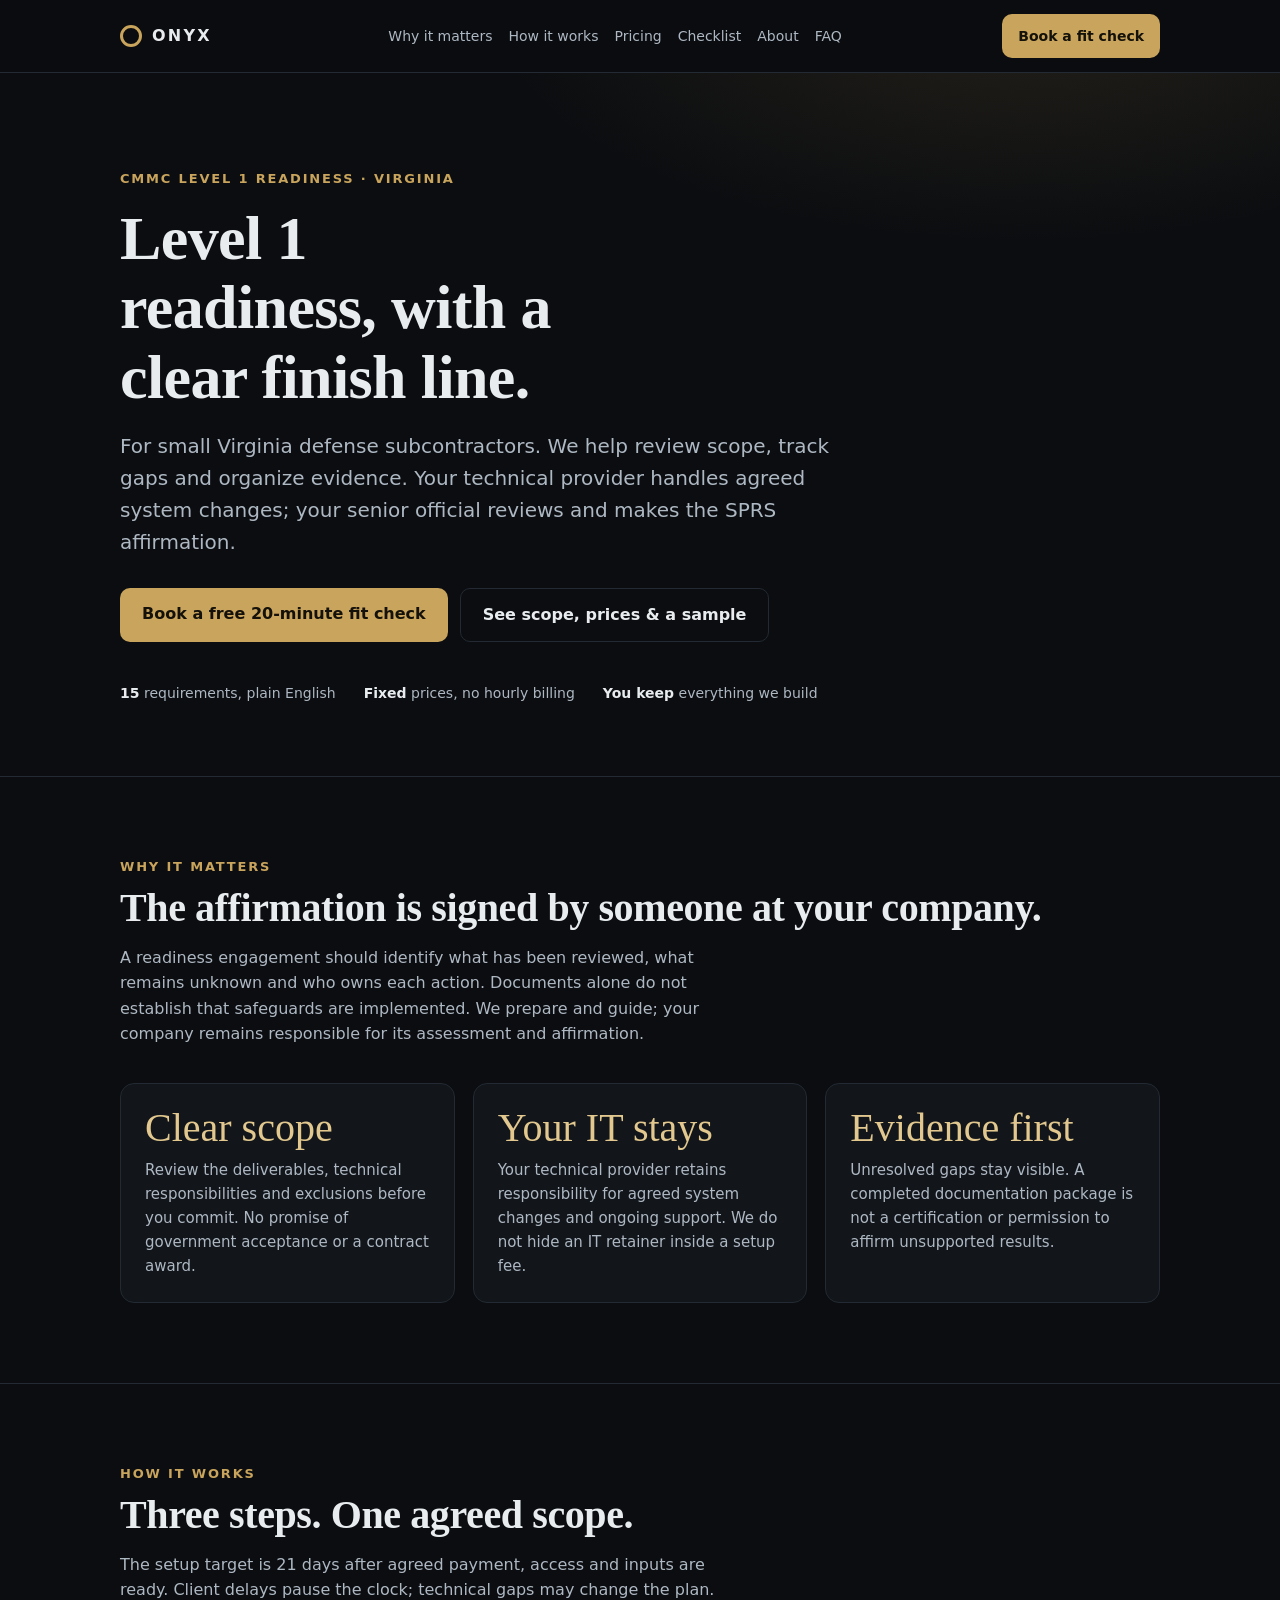
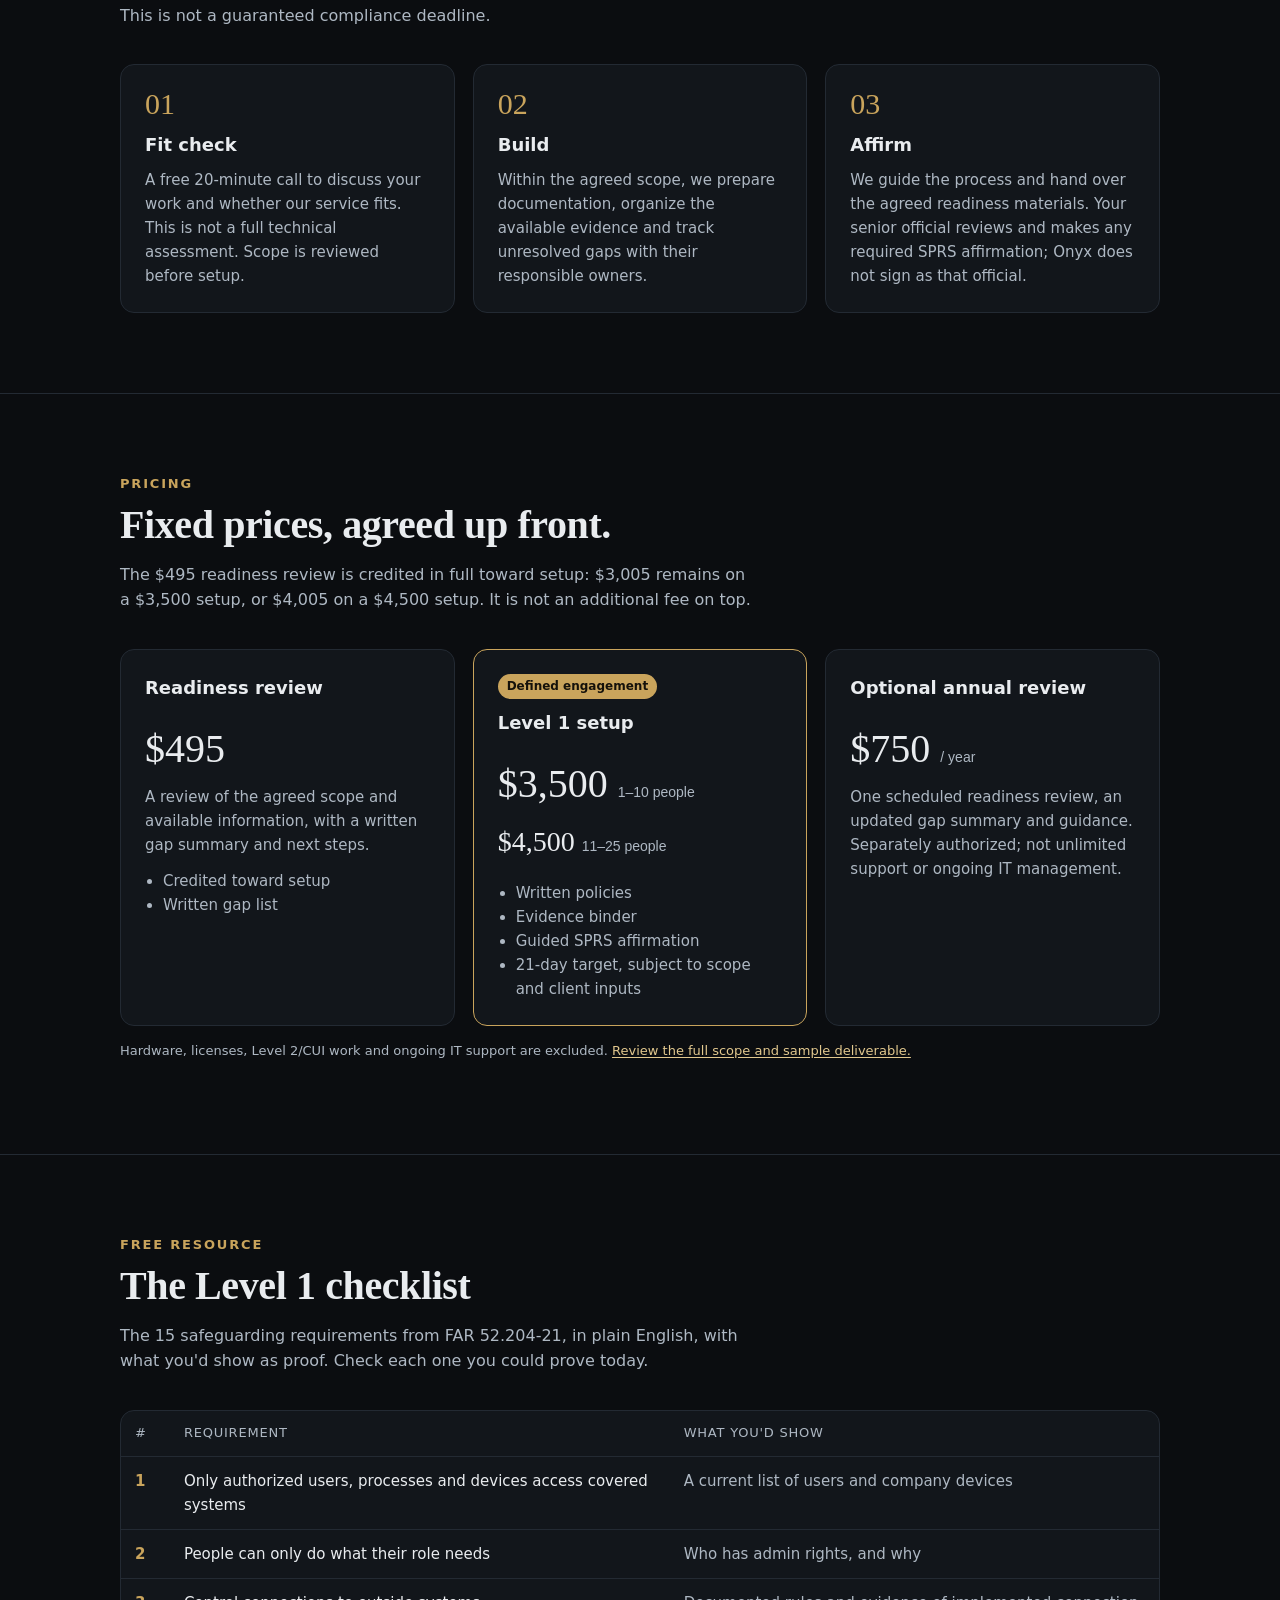
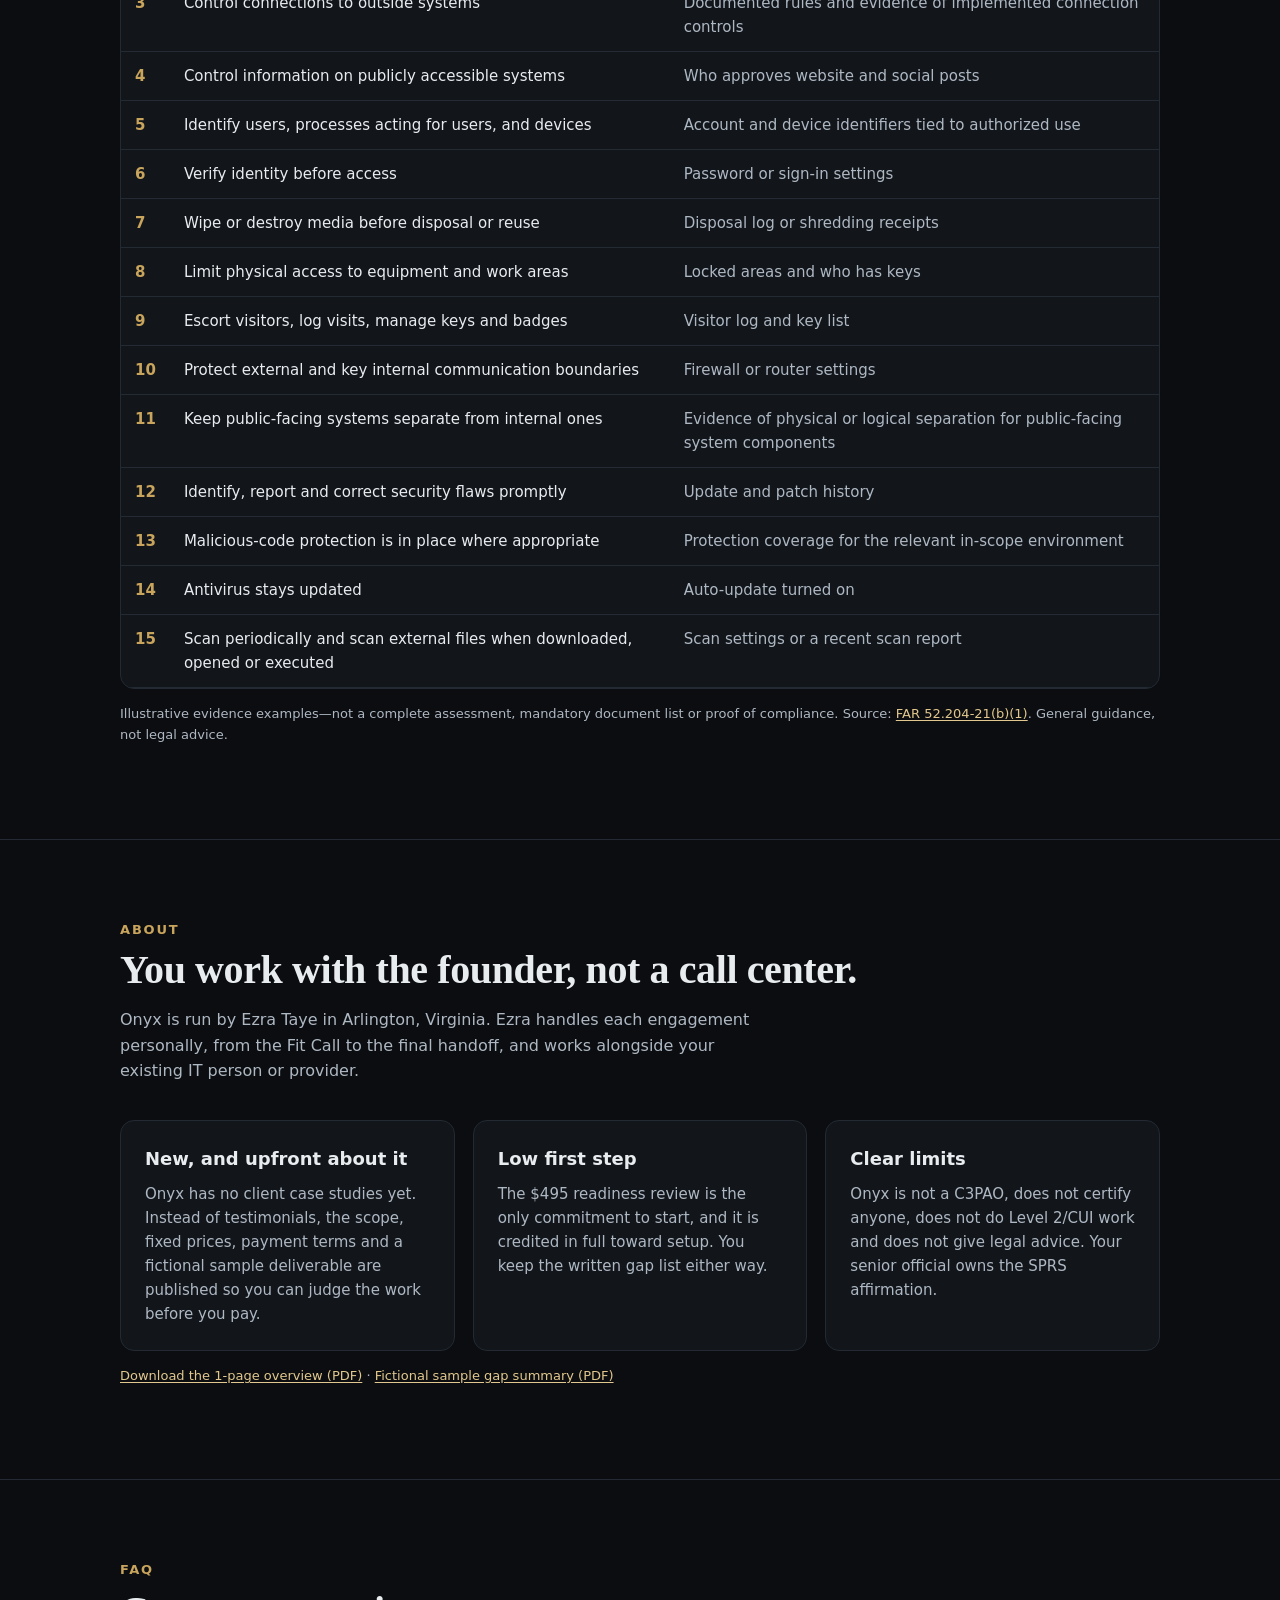
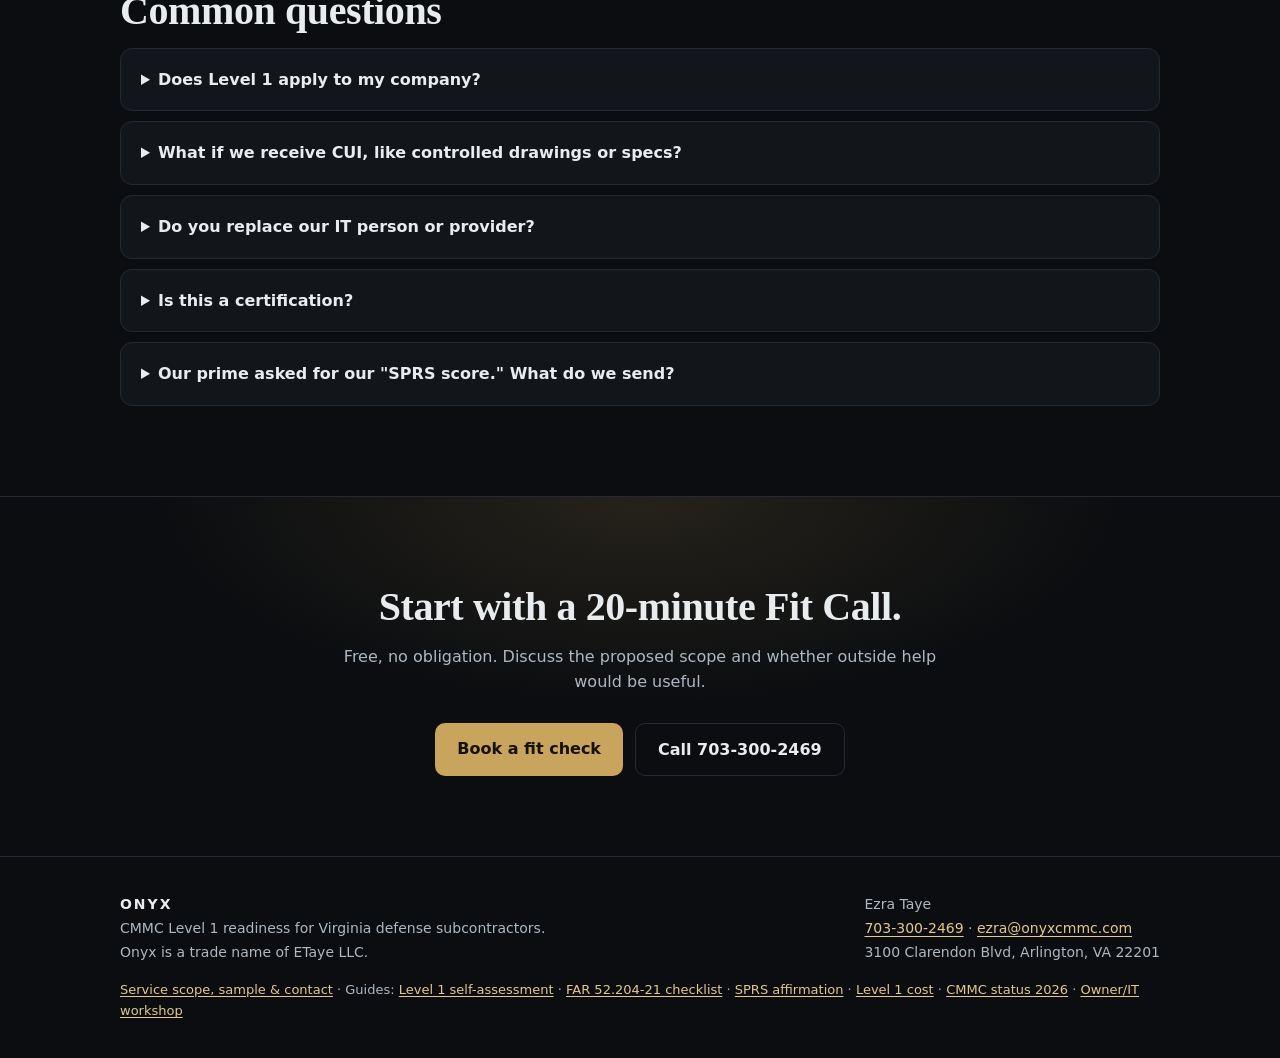
==== commit 0d187f9e: "Release: about section, mobile header, payment terms, downloads, workshop page, IndexNow key Co-Auth" ====
--- a/index.html
+++ b/index.html
@@ -22,7 +22,7 @@
 <body><a class="skip-link" href="#main">Skip to content</a>
 <header><div class="wrap nav">
 <a aria-label="Onyx home" class="logo" href="/"><i aria-hidden="true"></i>ONYX</a>
-<nav aria-label="Main navigation"><a href="#why">Why it matters</a><a href="#how">How it works</a><a href="#pricing">Pricing</a><a href="#checklist">Checklist</a><a href="#faq">FAQ</a></nav>
+<nav aria-label="Main navigation"><a href="#why">Why it matters</a><a href="#how">How it works</a><a href="#pricing">Pricing</a><a href="#checklist">Checklist</a><a href="#about">About</a><a href="#faq">FAQ</a></nav>
 <a class="btn" href="https://calendar.app.google/ubBg99S3piYL8Ur68">Book a fit check</a>
 </div></header>
 <main id="main">
@@ -93,6 +93,17 @@
 </table></div>
 <p class="note">Illustrative evidence examples—not a complete assessment, mandatory document list or proof of compliance. Source: <a href="https://www.acquisition.gov/far/52.204-21">FAR 52.204-21(b)(1)</a>. General guidance, not legal advice.</p>
 </div></section>
+<section id="about"><div class="wrap">
+<div class="eyebrow">About</div>
+<h2>You work with the founder, not a call center.</h2>
+<p class="sub">Onyx is run by Ezra Taye in Arlington, Virginia. Ezra handles each engagement personally, from the Fit Call to the final handoff, and works alongside your existing IT person or provider.</p>
+<div class="grid g3">
+<div class="card"><h3>New, and upfront about it</h3><p>Onyx has no client case studies yet. Instead of testimonials, the scope, fixed prices, payment terms and a fictional sample deliverable are published so you can judge the work before you pay.</p></div>
+<div class="card"><h3>Low first step</h3><p>The $495 readiness review is the only commitment to start, and it is credited in full toward setup. You keep the written gap list either way.</p></div>
+<div class="card"><h3>Clear limits</h3><p>Onyx is not a C3PAO, does not certify anyone, does not do Level 2/CUI work and does not give legal advice. Your senior official owns the SPRS affirmation.</p></div>
+</div>
+<p class="note"><a href="/downloads/onyx-level-1-overview.pdf" download>Download the 1-page overview (PDF)</a> · <a href="/downloads/onyx-sample-gap-summary.pdf" download>Fictional sample gap summary (PDF)</a></p>
+</div></section>
 <section id="faq"><div class="wrap">
 <div class="eyebrow">FAQ</div>
 <h2>Common questions</h2>
@@ -112,7 +123,7 @@
 <div><b style="color:var(--text);letter-spacing:.14em">ONYX</b><br/>CMMC Level 1 readiness for Virginia defense subcontractors.<br/>Onyx is a trade name of ETaye LLC.</div>
 <div>Ezra Taye<br/><a href="tel:+17033002469">703-300-2469</a> · <a href="mailto:ezra@onyxcmmc.com">ezra@onyxcmmc.com</a><br/>3100 Clarendon Blvd, Arlington, VA 22201</div>
 </div>
-<div class="wrap note"><a data-onyx-inquiry="" href="/readiness-review/">Service scope, sample &amp; contact</a> · Guides: <a href="/cmmc-level-1-self-assessment/">Level 1 self-assessment</a> · <a href="/far-52-204-21-checklist/">FAR 52.204-21 checklist</a> · <a href="/sprs-level-1-affirmation/">SPRS affirmation</a> · <a href="/cmmc-level-1-cost/">Level 1 cost</a> · <a href="/cmmc-status-2026/">CMMC status 2026</a></div>
+<div class="wrap note"><a data-onyx-inquiry="" href="/readiness-review/">Service scope, sample &amp; contact</a> · Guides: <a href="/cmmc-level-1-self-assessment/">Level 1 self-assessment</a> · <a href="/far-52-204-21-checklist/">FAR 52.204-21 checklist</a> · <a href="/sprs-level-1-affirmation/">SPRS affirmation</a> · <a href="/cmmc-level-1-cost/">Level 1 cost</a> · <a href="/cmmc-status-2026/">CMMC status 2026</a> · <a href="/workshop/">Owner/IT workshop</a></div>
 </footer>
 </body>
 </html>
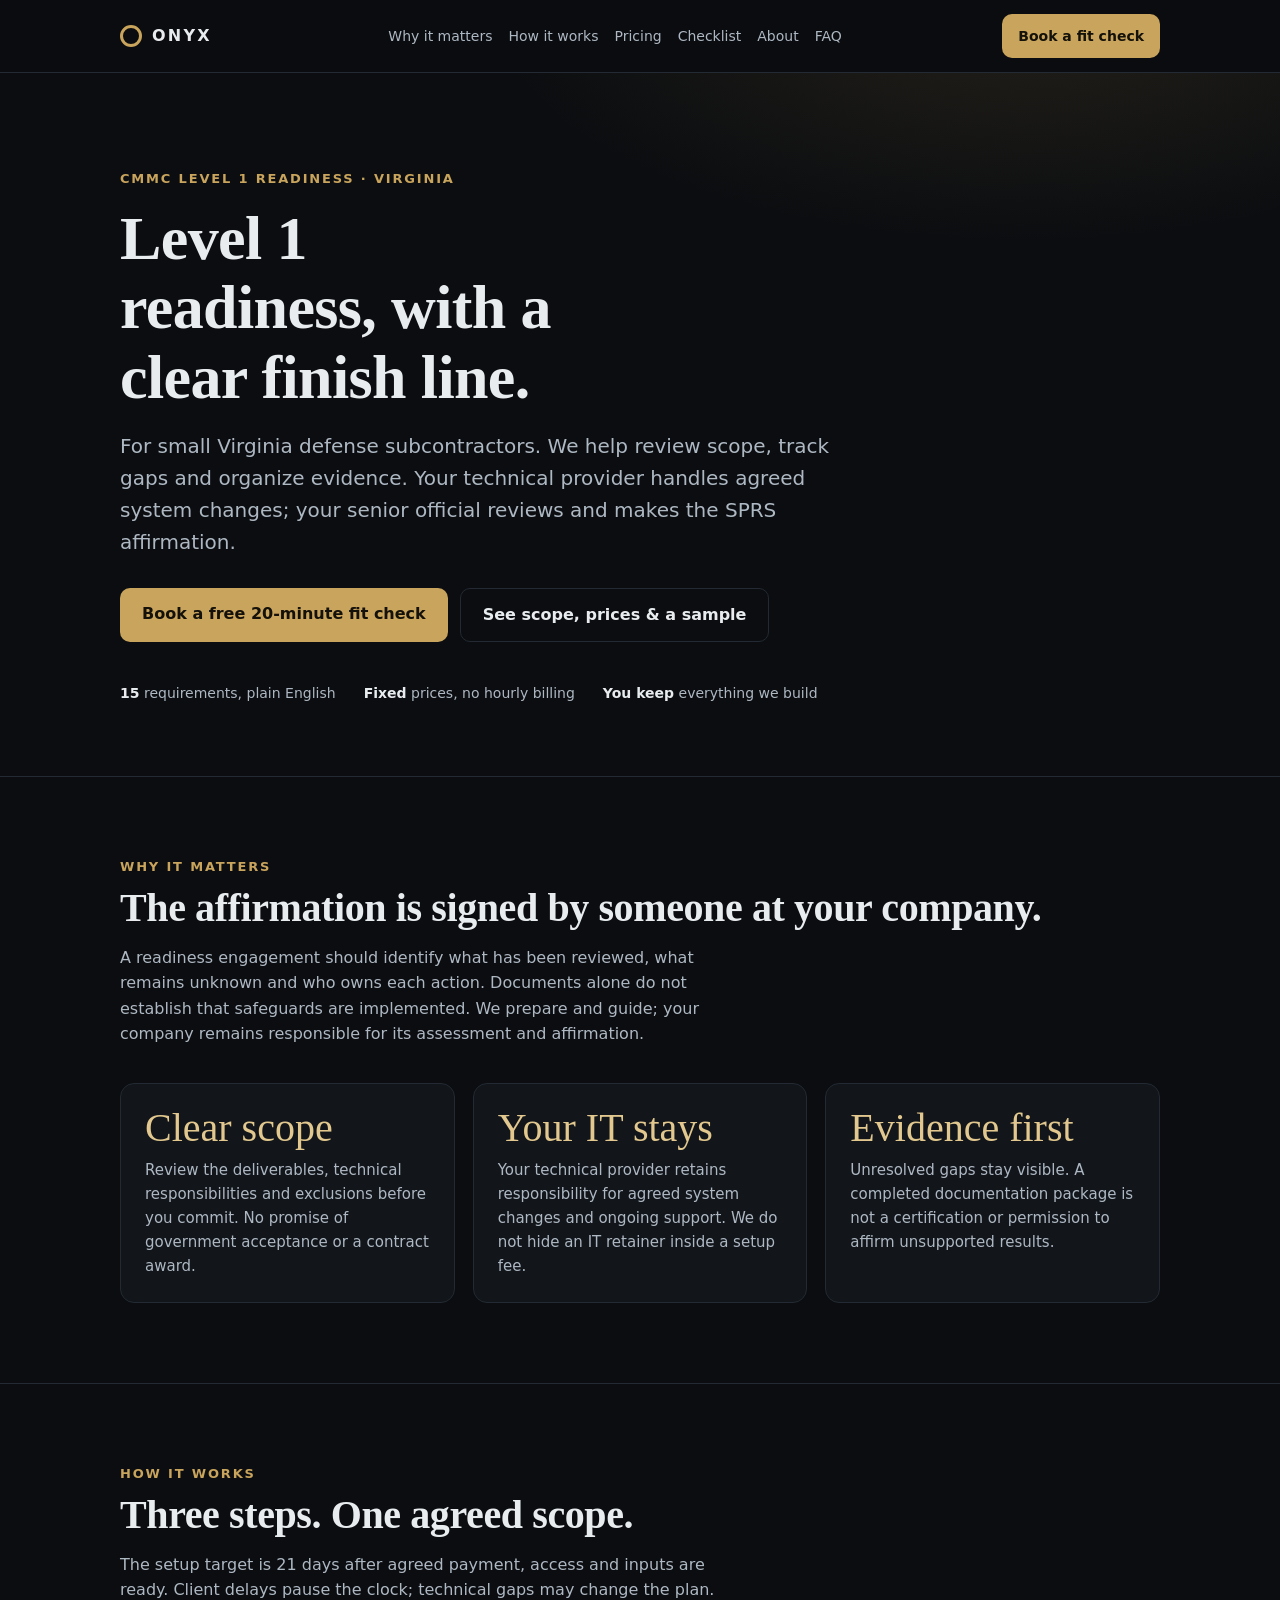
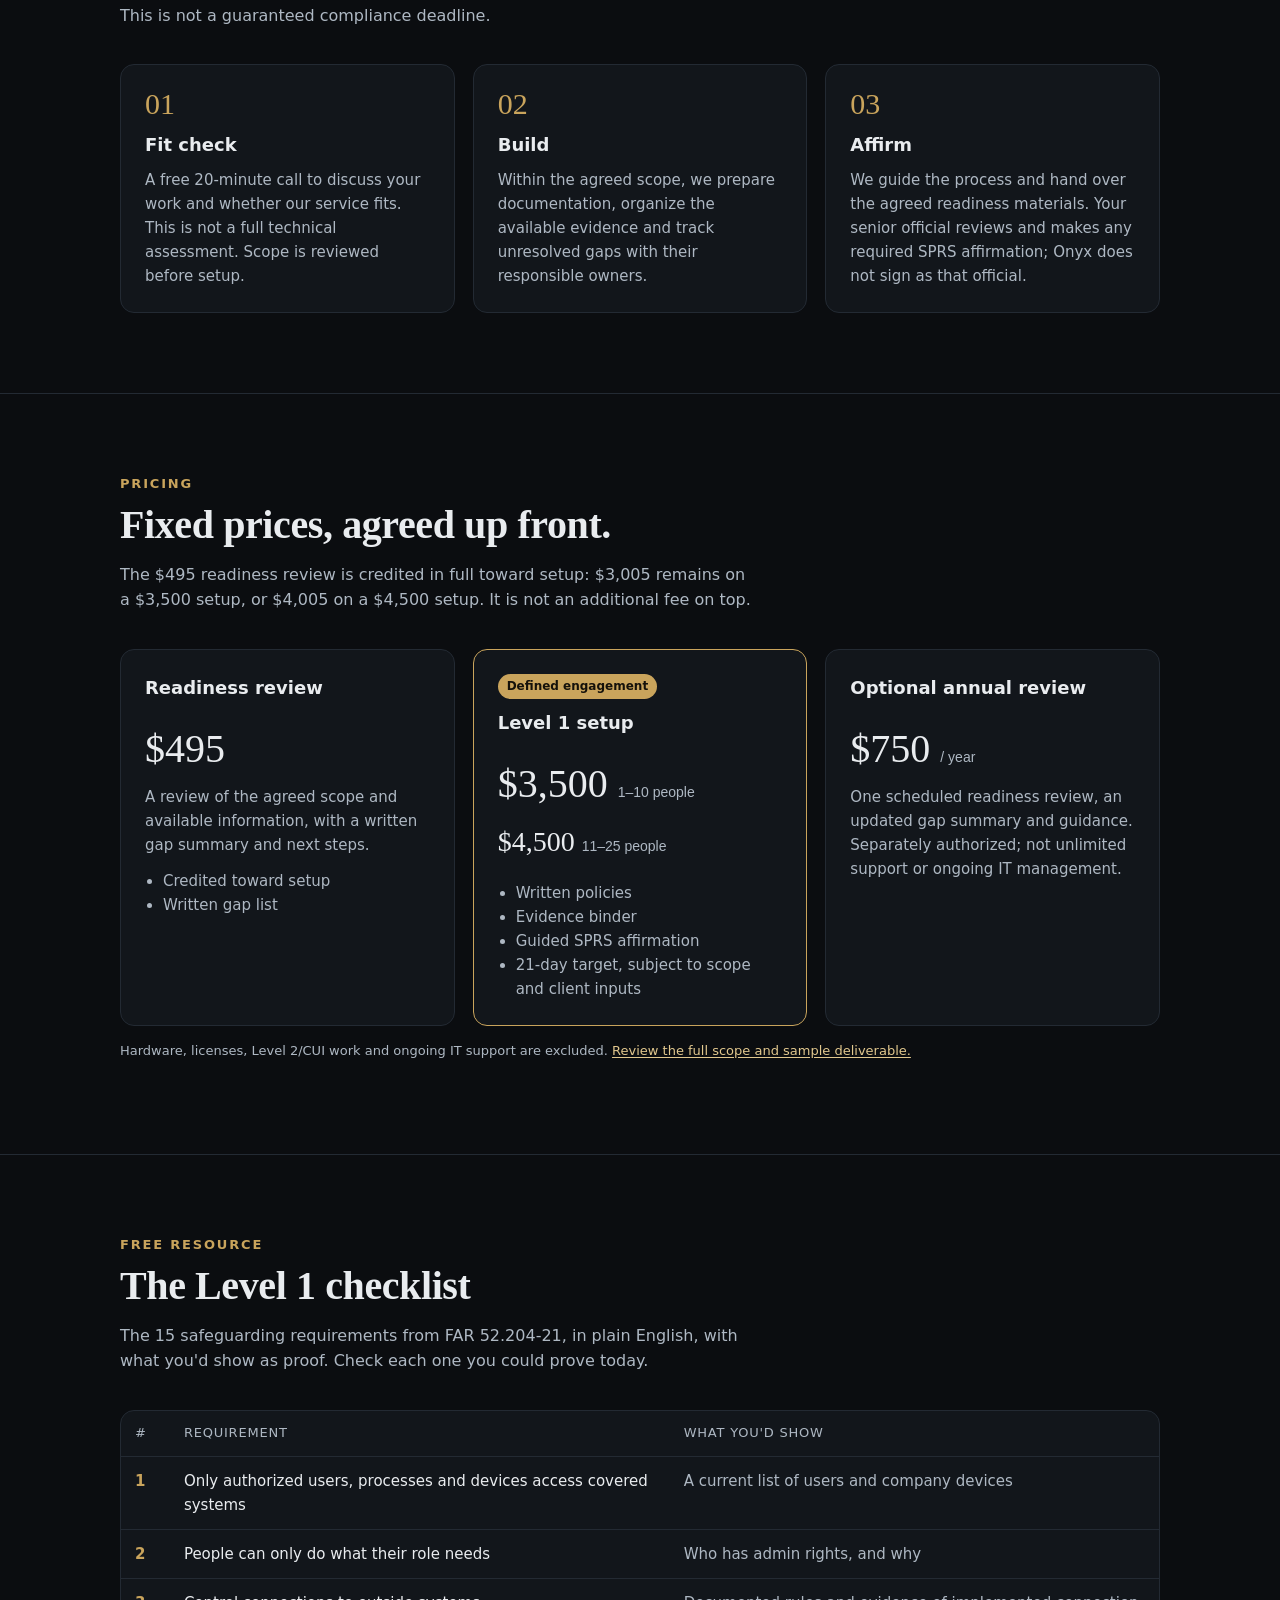
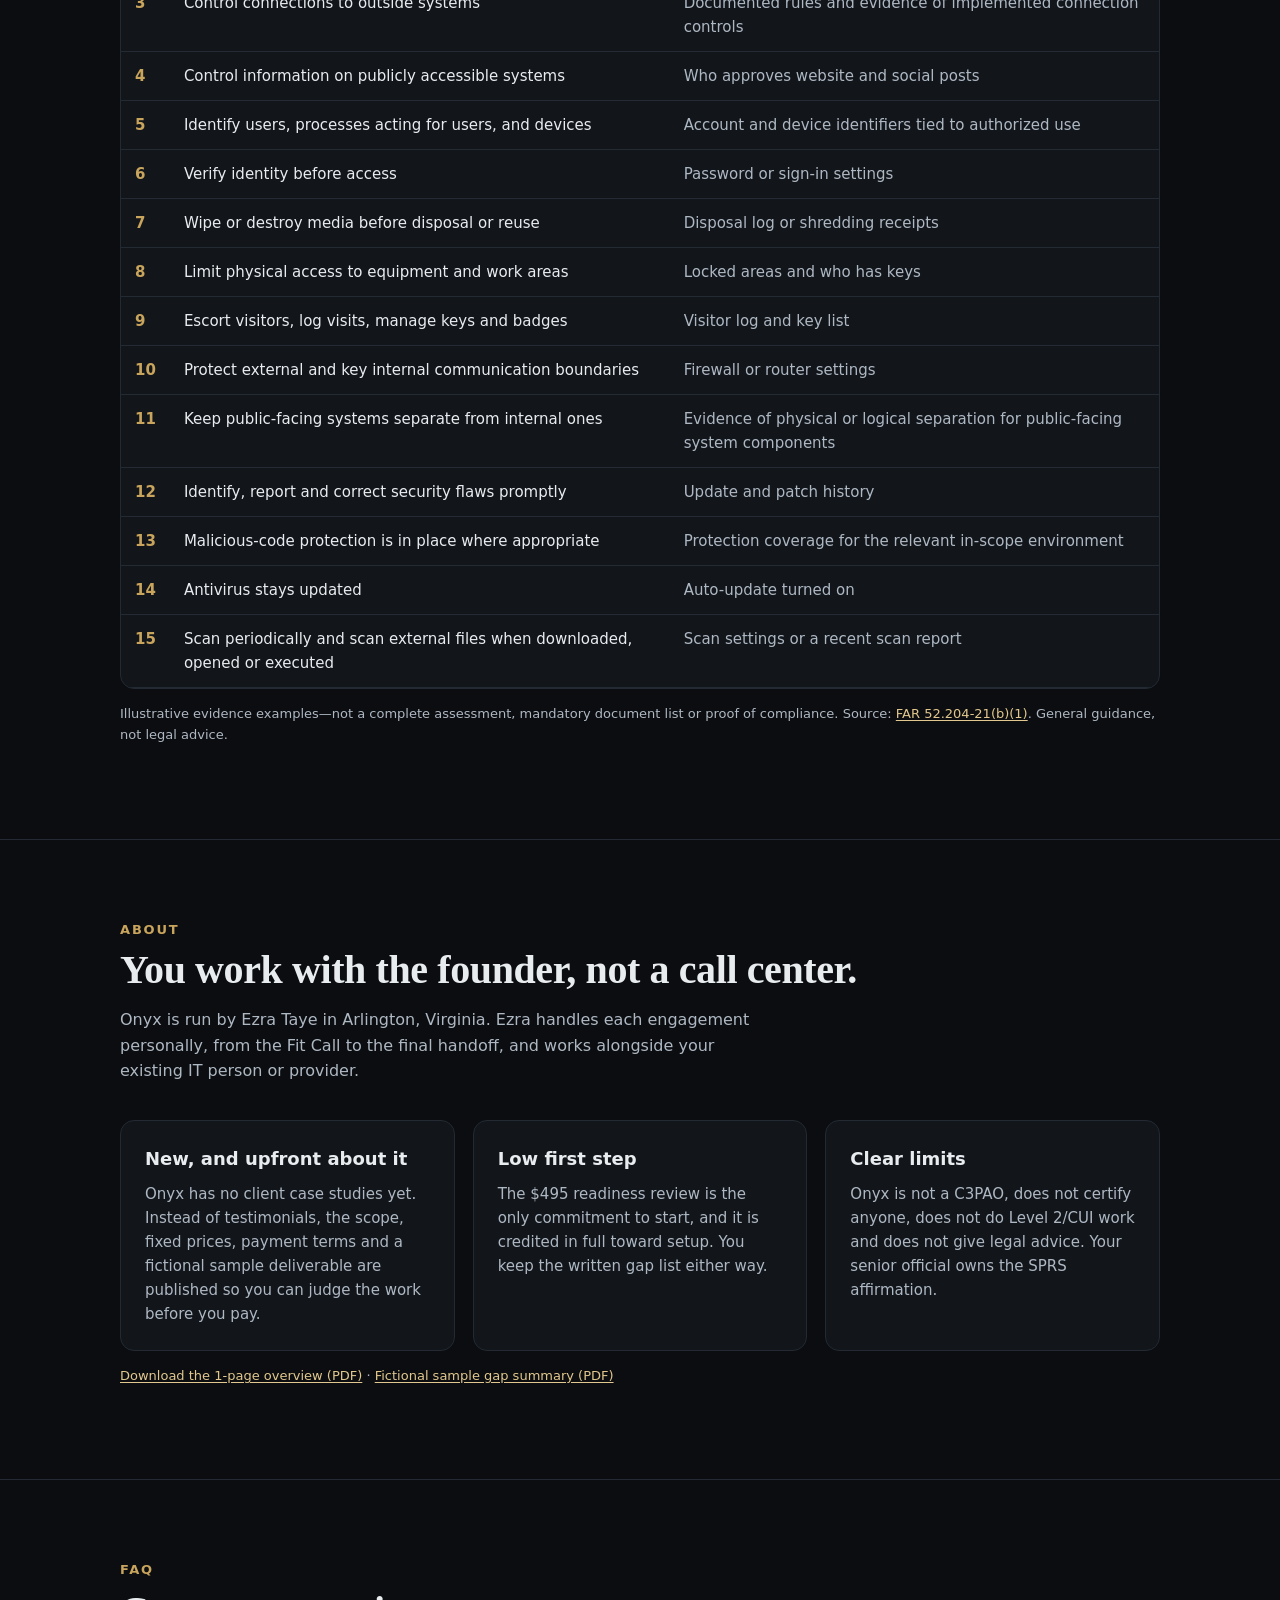
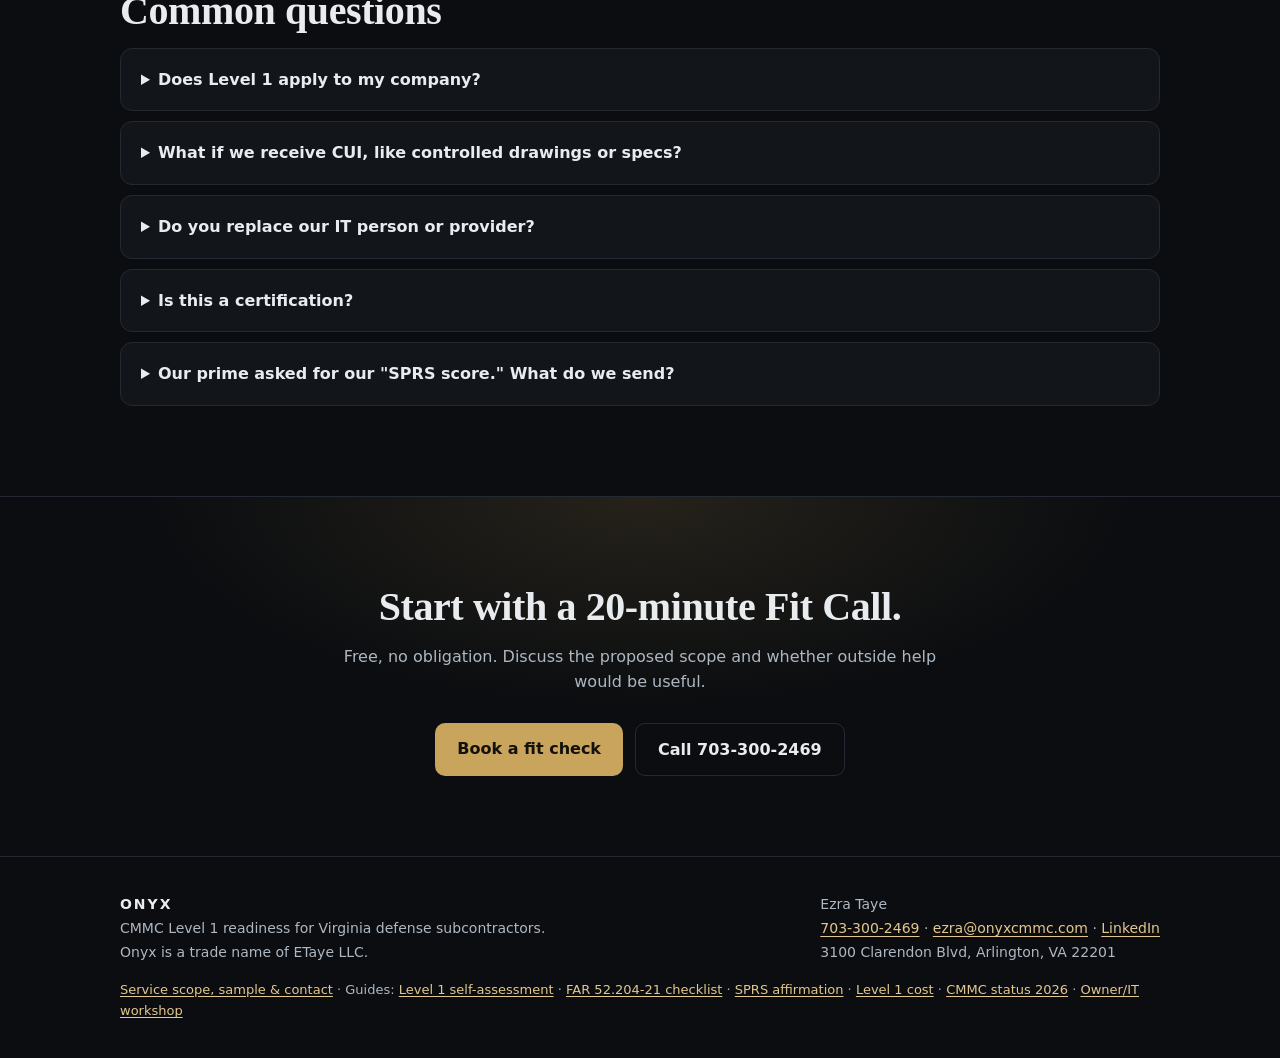
==== commit eda9ae5e: "Release: LinkedIn company page link Co-Authored-By: Claude Opus 5.5 <noreply@anthropic.com> Claude-S" ====
--- a/index.html
+++ b/index.html
@@ -121,7 +121,7 @@
 </main>
 <footer><div class="wrap foot">
 <div><b style="color:var(--text);letter-spacing:.14em">ONYX</b><br/>CMMC Level 1 readiness for Virginia defense subcontractors.<br/>Onyx is a trade name of ETaye LLC.</div>
-<div>Ezra Taye<br/><a href="tel:+17033002469">703-300-2469</a> · <a href="mailto:ezra@onyxcmmc.com">ezra@onyxcmmc.com</a><br/>3100 Clarendon Blvd, Arlington, VA 22201</div>
+<div>Ezra Taye<br/><a href="tel:+17033002469">703-300-2469</a> · <a href="mailto:ezra@onyxcmmc.com">ezra@onyxcmmc.com</a> · <a href="https://www.linkedin.com/company/onyxcmmc/" rel="noopener">LinkedIn</a><br/>3100 Clarendon Blvd, Arlington, VA 22201</div>
 </div>
 <div class="wrap note"><a data-onyx-inquiry="" href="/readiness-review/">Service scope, sample &amp; contact</a> · Guides: <a href="/cmmc-level-1-self-assessment/">Level 1 self-assessment</a> · <a href="/far-52-204-21-checklist/">FAR 52.204-21 checklist</a> · <a href="/sprs-level-1-affirmation/">SPRS affirmation</a> · <a href="/cmmc-level-1-cost/">Level 1 cost</a> · <a href="/cmmc-status-2026/">CMMC status 2026</a> · <a href="/workshop/">Owner/IT workshop</a></div>
 </footer>
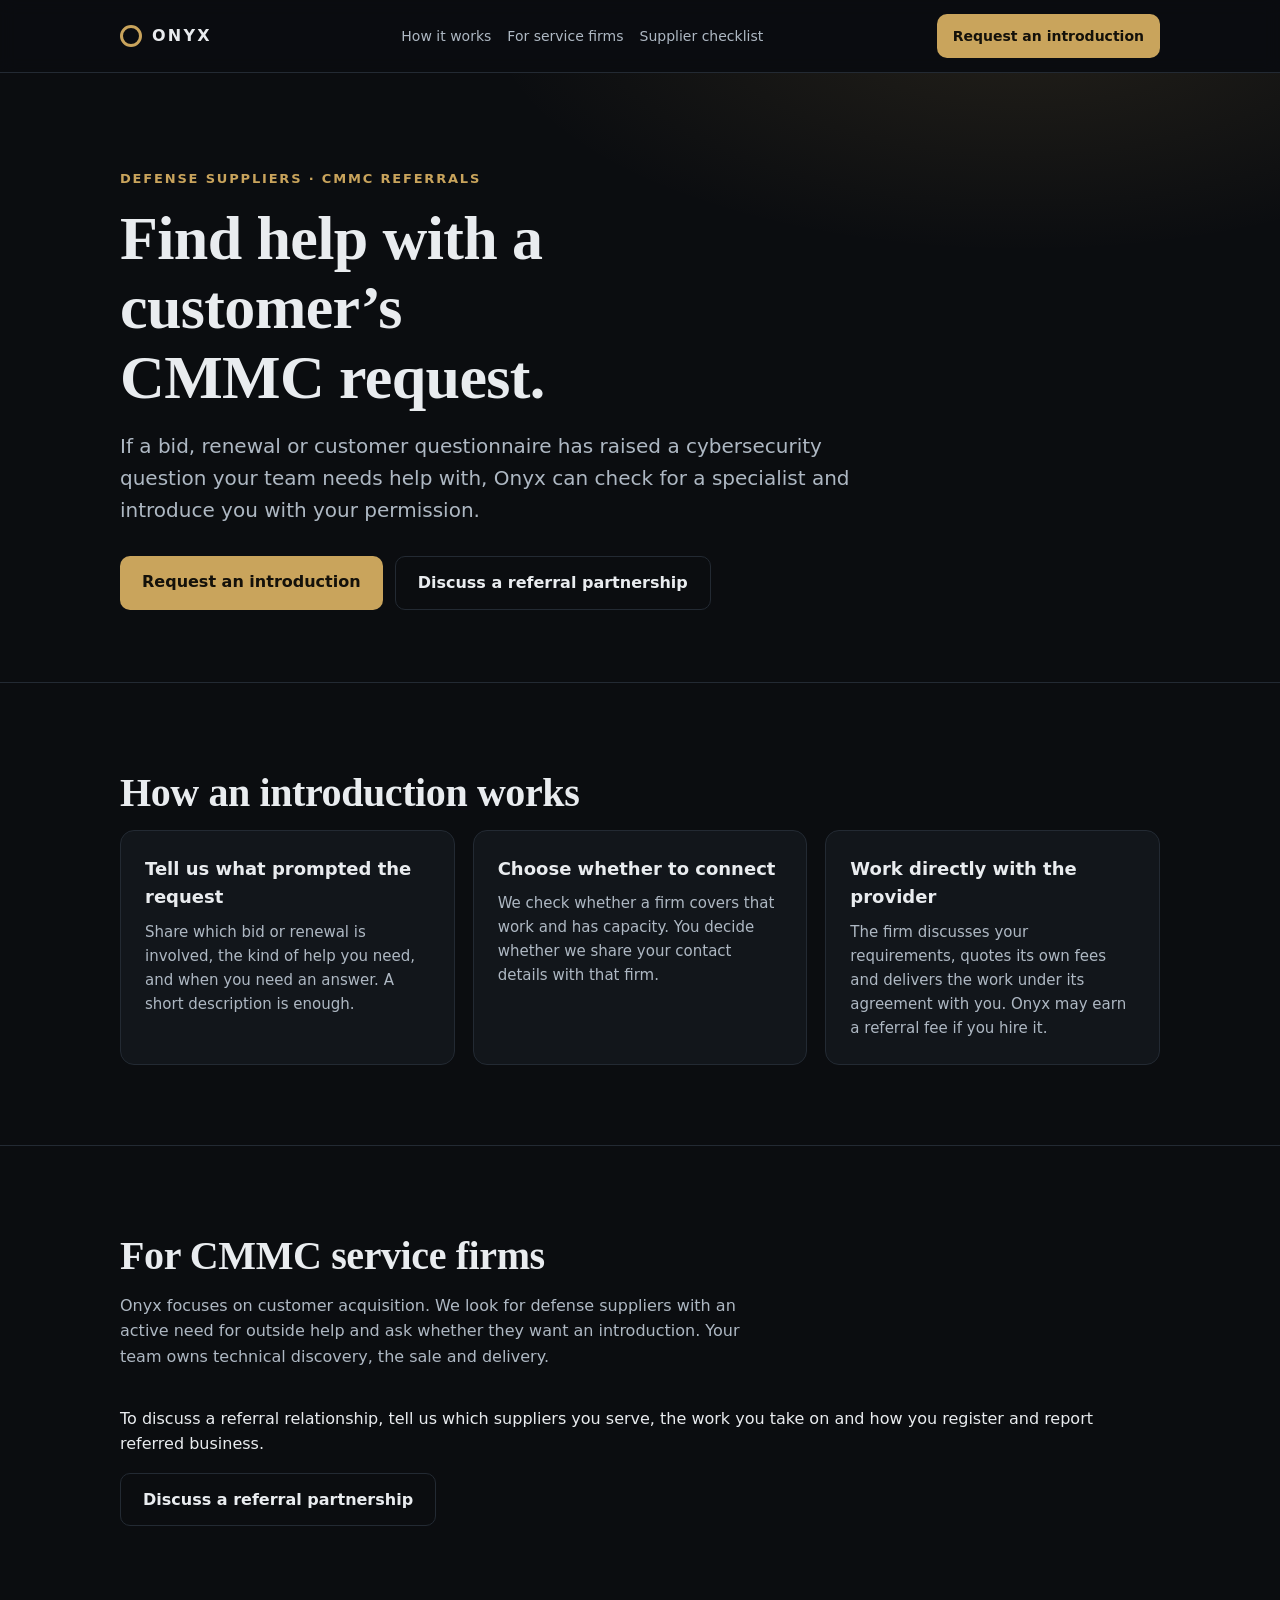
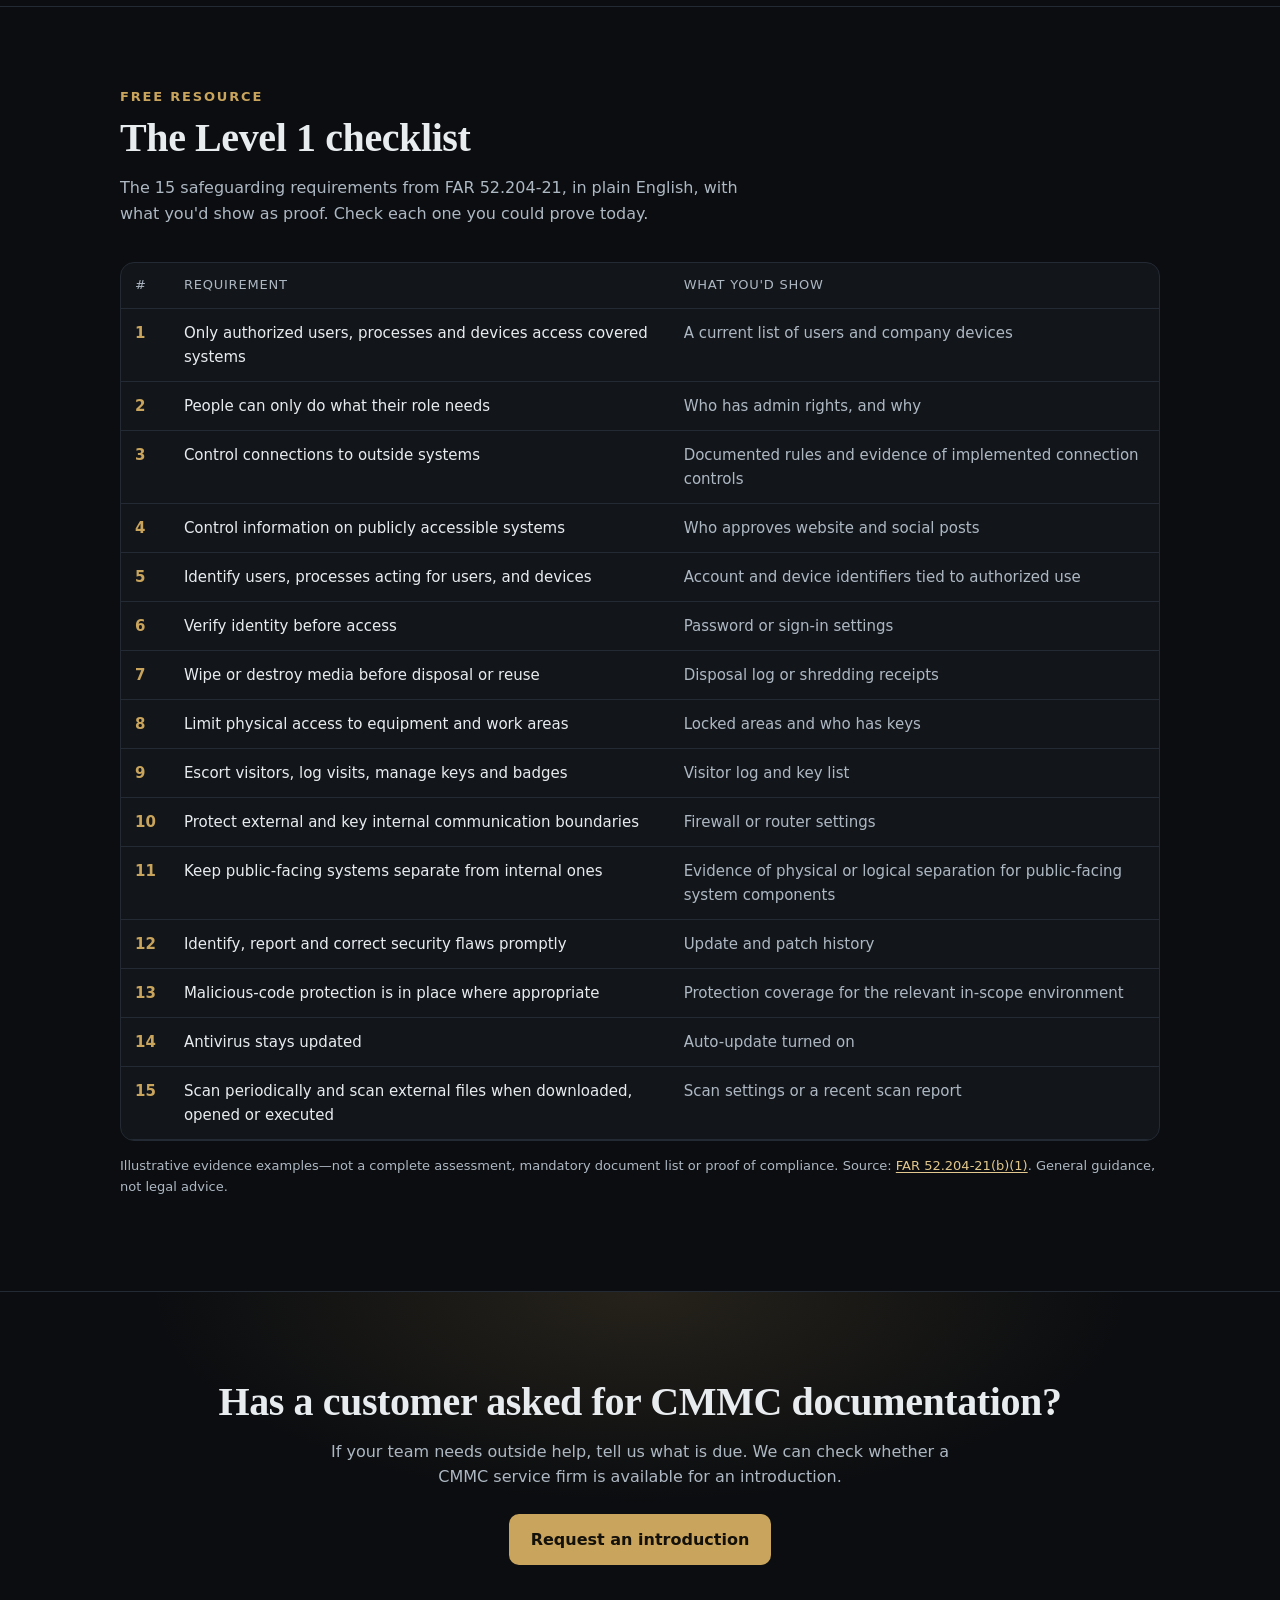
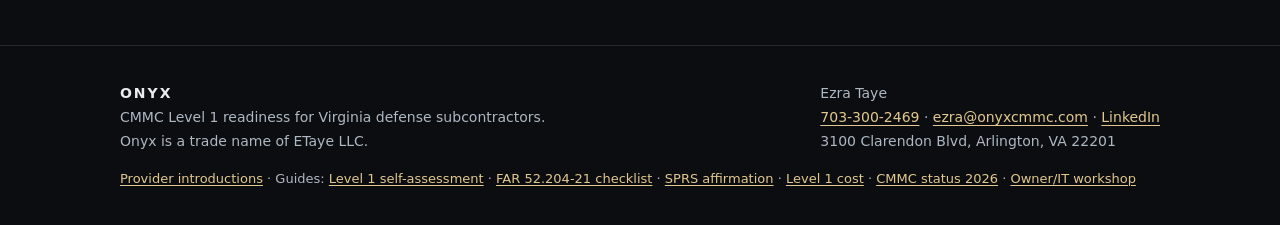
==== commit 7541b1f0: "Describe Onyx as a customer acquisition and referral business for CMMC firms" ====
--- a/index.html
+++ b/index.html
@@ -1,73 +1,35 @@
 <!DOCTYPE html>
-
 <html lang="en">
 <head>
-<meta charset="utf-8"/>
-<meta content="width=device-width, initial-scale=1" name="viewport"/>
-<title>Onyx | CMMC Level 1 Readiness for Virginia Defense Subcontractors</title>
-<meta content="Defined CMMC Level 1 readiness help for small Virginia DoD subcontractors: a $495 review credited toward fixed-price setup, evidence organization and client-owned affirmation." name="description"/>
-<meta content="index,follow" name="robots"/>
-<meta content="strict-origin-when-cross-origin" name="referrer"/>
-<link href="https://onyxcmmc.com/" rel="canonical"/>
-<meta content="website" property="og:type"/>
-<meta content="Onyx | Defined CMMC Level 1 readiness help" property="og:title"/>
-<meta content="https://onyxcmmc.com/" property="og:url"/>
-<script defer="" src="/assets/referral-request.js"></script>
-<link href="data:image/svg+xml,%3Csvg xmlns='http://www.w3.org/2000/svg' viewBox='0 0 32 32'%3E%3Crect width='32' height='32' rx='7' fill='%230b0d10'/%3E%3Ccircle cx='16' cy='16' r='8.5' fill='none' stroke='%23c9a45c' stroke-width='3'/%3E%3C/svg%3E" rel="icon"/>
+<meta charset="utf-8">
+<meta content="width=device-width, initial-scale=1" name="viewport">
+<title>Onyx | CMMC provider introductions for defense suppliers</title>
+<meta content="Onyx helps defense suppliers seeking CMMC support connect with independent service firms. Providers handle technical discovery, proposals and delivery directly." name="description">
+<meta content="index,follow" name="robots">
+<meta content="strict-origin-when-cross-origin" name="referrer">
+<link href="https://onyxcmmc.com/" rel="canonical">
+<meta content="website" property="og:type">
+<meta content="Onyx | CMMC provider introductions for defense suppliers" property="og:title">
+<meta content="https://onyxcmmc.com/" property="og:url">
+<script defer src="/assets/referral-request.js"></script>
+<link href="data:image/svg+xml,%3Csvg%20xmlns='http://www.w3.org/2000/svg'%20viewBox='0%200%2032%2032'%3E%3Crect%20width='32'%20height='32'%20rx='7'%20fill='%230b0d10'/%3E%3Ccircle%20cx='16'%20cy='16'%20r='8.5'%20fill='none'%20stroke='%23c9a45c'%20stroke-width='3'/%3E%3C/svg%3E" rel="icon">
 
 
 
 
-<link href="/assets/site-polish.css" rel="stylesheet"/><meta content="Defined CMMC Level 1 readiness help for small Virginia DoD subcontractors: a $495 review credited toward fixed-price setup, evidence organization and client-owned affirmation." property="og:description"/></head>
+<link href="/assets/site-polish.css" rel="stylesheet"><meta content="Onyx helps defense suppliers seeking CMMC support connect with independent service firms. Providers handle technical discovery, proposals and delivery directly." property="og:description"></head>
 <body><a class="skip-link" href="#main">Skip to content</a>
 <header><div class="wrap nav">
 <a aria-label="Onyx home" class="logo" href="/"><i aria-hidden="true"></i>ONYX</a>
-<nav aria-label="Main navigation"><a href="#why">Why it matters</a><a href="#how">How it works</a><a href="#pricing">Pricing</a><a href="#checklist">Checklist</a><a href="#about">About</a><a href="#faq">FAQ</a></nav>
-<a class="btn" href="https://calendar.app.google/ubBg99S3piYL8Ur68">Book a fit check</a>
+<nav aria-label="Main navigation"><a href="#how">How it works</a><a href="#firms">For service firms</a><a href="#checklist">Supplier checklist</a></nav>
+<a class="btn" href="/readiness-review/#inquiry" data-onyx-inquiry="">Request an introduction</a>
 </div></header>
 <main id="main">
-<div class="hero"><div class="wrap">
-<div class="eyebrow">CMMC Level 1 readiness · Virginia</div>
-<h1>Level 1 readiness, with a clear finish line.</h1>
-<p class="lead">For small Virginia defense subcontractors. We help review scope, track gaps and organize evidence. Your technical provider handles agreed system changes; your senior official reviews and makes the SPRS affirmation.</p>
-<div class="ctas">
-<a class="btn" href="https://calendar.app.google/ubBg99S3piYL8Ur68">Book a free 20-minute fit check</a>
-<a class="btn ghost" data-onyx-inquiry="" href="/readiness-review/">See scope, prices &amp; a sample</a>
-</div>
-<div class="trust"><span><b>15</b> requirements, plain English</span><span><b>Fixed</b> prices, no hourly billing</span><span><b>You keep</b> everything we build</span></div>
-</div></div>
-<section id="why"><div class="wrap">
-<div class="eyebrow">Why it matters</div>
-<h2>The affirmation is signed by someone at your company.</h2>
-<p class="sub">A readiness engagement should identify what has been reviewed, what remains unknown and who owns each action. Documents alone do not establish that safeguards are implemented. We prepare and guide; your company remains responsible for its assessment and affirmation.</p>
-<div class="grid g3">
-<div class="card"><div class="stat">Clear scope</div><p style="margin-top:10px">Review the deliverables, technical responsibilities and exclusions before you commit. No promise of government acceptance or a contract award.</p></div>
-<div class="card"><div class="stat">Your IT stays</div><p style="margin-top:10px">Your technical provider retains responsibility for agreed system changes and ongoing support. We do not hide an IT retainer inside a setup fee.</p></div>
-<div class="card"><div class="stat">Evidence first</div><p style="margin-top:10px">Unresolved gaps stay visible. A completed documentation package is not a certification or permission to affirm unsupported results.</p></div>
-</div>
-</div></section>
-<section id="how"><div class="wrap">
-<div class="eyebrow">How it works</div>
-<h2>Three steps. One agreed scope.</h2>
-<p class="sub">The setup target is 21 days after agreed payment, access and inputs are ready. Client delays pause the clock; technical gaps may change the plan. This is not a guaranteed compliance deadline.</p>
-<div class="grid g3">
-<div class="card"><div class="num">01</div><h3>Fit check</h3><p>A free 20-minute call to discuss your work and whether our service fits. This is not a full technical assessment. Scope is reviewed before setup.</p></div>
-<div class="card"><div class="num">02</div><h3>Build</h3><p>Within the agreed scope, we prepare documentation, organize the available evidence and track unresolved gaps with their responsible owners.</p></div>
-<div class="card"><div class="num">03</div><h3>Affirm</h3><p>We guide the process and hand over the agreed readiness materials. Your senior official reviews and makes any required SPRS affirmation; Onyx does not sign as that official.</p></div>
-</div>
-</div></section>
-<section id="pricing"><div class="wrap">
-<div class="eyebrow">Pricing</div>
-<h2>Fixed prices, agreed up front.</h2>
-<p class="sub">The $495 readiness review is credited in full toward setup: $3,005 remains on a $3,500 setup, or $4,005 on a $4,500 setup. It is not an additional fee on top.</p>
-<div class="grid g3">
-<div class="card price"><h3>Readiness review</h3><div class="amt">$495</div><p>A review of the agreed scope and available information, with a written gap summary and next steps.</p><ul><li>Credited toward setup</li><li>Written gap list</li></ul></div>
-<div class="card price feature"><span class="tag">Defined engagement</span><h3 style="margin-top:10px">Level 1 setup</h3><div class="amt">$3,500 <small>1–10 people</small></div><div class="amt" style="font-size:28px;margin-top:0">$4,500 <small>11–25 people</small></div><ul><li>Written policies</li><li>Evidence binder</li><li>Guided SPRS affirmation</li><li>21-day target, subject to scope and client inputs</li></ul></div>
-<div class="card price"><h3>Optional annual review</h3><div class="amt">$750 <small>/ year</small></div><p>One scheduled readiness review, an updated gap summary and guidance. Separately authorized; not unlimited support or ongoing IT management.</p></div>
-</div>
-<p class="note">Hardware, licenses, Level 2/CUI work and ongoing IT support are excluded. <a data-onyx-inquiry="" href="/readiness-review/">Review the full scope and sample deliverable.</a></p>
-</div></section>
-<section id="checklist"><div class="wrap">
+<div class="hero"><div class="wrap"><div class="eyebrow">Defense suppliers · CMMC referrals</div><h1>Find help with a customer’s CMMC request.</h1><p class="lead">If a bid, renewal or customer questionnaire has raised a cybersecurity question your team needs help with, Onyx can check for a specialist and introduce you with your permission.</p><div class="ctas"><a class="btn" data-onyx-inquiry="" href="/readiness-review/#inquiry">Request an introduction</a><a class="btn ghost" href="mailto:ezra@onyxcmmc.com?subject=CMMC%20referral%20partnership">Discuss a referral partnership</a></div></div></div>
+
+<section id="how"><div class="wrap"><h2>How an introduction works</h2><div class="grid g3"><div class="card"><h3>Tell us what prompted the request</h3><p>Share which bid or renewal is involved, the kind of help you need, and when you need an answer. A short description is enough.</p></div><div class="card"><h3>Choose whether to connect</h3><p>We check whether a firm covers that work and has capacity. You decide whether we share your contact details with that firm.</p></div><div class="card"><h3>Work directly with the provider</h3><p>The firm discusses your requirements, quotes its own fees and delivers the work under its agreement with you. Onyx may earn a referral fee if you hire it.</p></div></div></div></section>
+
+<section id="firms"><div class="wrap"><h2>For CMMC service firms</h2><p class="sub">Onyx focuses on customer acquisition. We look for defense suppliers with an active need for outside help and ask whether they want an introduction. Your team owns technical discovery, the sale and delivery.</p><p>To discuss a referral relationship, tell us which suppliers you serve, the work you take on and how you register and report referred business.</p><div class="ctas"><a class="btn ghost" href="mailto:ezra@onyxcmmc.com?subject=CMMC%20referral%20partnership">Discuss a referral partnership</a></div></div></section><section id="checklist"><div class="wrap">
 <div class="eyebrow">Free resource</div>
 <h2>The Level 1 checklist</h2>
 <p class="sub">The 15 safeguarding requirements from FAR 52.204-21, in plain English, with what you'd show as proof. Check each one you could prove today.</p>
@@ -93,37 +55,15 @@
 </table></div>
 <p class="note">Illustrative evidence examples—not a complete assessment, mandatory document list or proof of compliance. Source: <a href="https://www.acquisition.gov/far/52.204-21">FAR 52.204-21(b)(1)</a>. General guidance, not legal advice.</p>
 </div></section>
-<section id="about"><div class="wrap">
-<div class="eyebrow">About</div>
-<h2>You work with the founder, not a call center.</h2>
-<p class="sub">Onyx is run by Ezra Taye in Arlington, Virginia. Ezra handles each engagement personally, from the Fit Call to the final handoff, and works alongside your existing IT person or provider.</p>
-<div class="grid g3">
-<div class="card"><h3>New, and upfront about it</h3><p>Onyx has no client case studies yet. Instead of testimonials, the scope, fixed prices, payment terms and a fictional sample deliverable are published so you can judge the work before you pay.</p></div>
-<div class="card"><h3>Low first step</h3><p>The $495 readiness review is the only commitment to start, and it is credited in full toward setup. You keep the written gap list either way.</p></div>
-<div class="card"><h3>Clear limits</h3><p>Onyx is not a C3PAO, does not certify anyone, does not do Level 2/CUI work and does not give legal advice. Your senior official owns the SPRS affirmation.</p></div>
-</div>
-<p class="note"><a href="/downloads/onyx-level-1-overview.pdf" download>Download the 1-page overview (PDF)</a> · <a href="/downloads/onyx-sample-gap-summary.pdf" download>Fictional sample gap summary (PDF)</a></p>
-</div></section>
-<section id="faq"><div class="wrap">
-<div class="eyebrow">FAQ</div>
-<h2>Common questions</h2>
-<details><summary>Does Level 1 apply to my company?</summary><p>The relevant information, systems and contract requirements determine the scope—not employee count alone. We discuss fit first and identify what needs further review before setup.</p></details>
-<details><summary>What if we receive CUI, like controlled drawings or specs?</summary><p>Level 2/CUI work is excluded from this offer. We identify that scope limitation and discuss an appropriate separate provider; we do not ask you to upload CUI to this site.</p></details>
-<details><summary>Do you replace our IT person or provider?</summary><p>No. Your technical provider stays responsible for agreed technical changes and ongoing support. We coordinate preparation and evidence within scope; your senior official owns the affirmation.</p></details>
-<details><summary>Is this a certification?</summary><p>Onyx provides preparation and guidance, not official certification. The client reviews the underlying assessment and makes the affirmation. We do not guarantee compliance outcomes, acceptance or contract awards.</p></details>
-<details><summary>Our prime asked for our "SPRS score." What do we send?</summary><p>Ask which specific assessment or record the request concerns before sending anything. We can help organize the relevant request and record within scope; do not post contract documents or account credentials in a public inquiry.</p></details>
-</div></section>
-<section class="cta-band"><div class="wrap">
-<h2>Start with a 20-minute Fit Call.</h2>
-<p class="sub" style="margin:0 auto 28px">Free, no obligation. Discuss the proposed scope and whether outside help would be useful.</p>
-<div class="ctas"><a class="btn" href="https://calendar.app.google/ubBg99S3piYL8Ur68">Book a fit check</a><a class="btn ghost" href="tel:+17033002469">Call 703-300-2469</a></div>
-</div></section>
+
+
+<section class="cta-band"><div class="wrap"><h2>Has a customer asked for CMMC documentation?</h2><p class="sub" style="margin:0 auto 24px">If your team needs outside help, tell us what is due. We can check whether a CMMC service firm is available for an introduction.</p><div class="ctas"><a class="btn" data-onyx-inquiry="" href="/readiness-review/#inquiry">Request an introduction</a></div></div></section>
 </main>
 <footer><div class="wrap foot">
-<div><b style="color:var(--text);letter-spacing:.14em">ONYX</b><br/>CMMC Level 1 readiness for Virginia defense subcontractors.<br/>Onyx is a trade name of ETaye LLC.</div>
-<div>Ezra Taye<br/><a href="tel:+17033002469">703-300-2469</a> · <a href="mailto:ezra@onyxcmmc.com">ezra@onyxcmmc.com</a> · <a href="https://www.linkedin.com/company/onyxcmmc/" rel="noopener">LinkedIn</a><br/>3100 Clarendon Blvd, Arlington, VA 22201</div>
+<div><b style="color:var(--text);letter-spacing:.14em">ONYX</b><br>CMMC Level 1 readiness for Virginia defense subcontractors.<br>Onyx is a trade name of ETaye LLC.</div>
+<div>Ezra Taye<br><a href="tel:+17033002469">703-300-2469</a> · <a href="mailto:ezra@onyxcmmc.com">ezra@onyxcmmc.com</a> · <a href="https://www.linkedin.com/company/onyxcmmc/" rel="noopener">LinkedIn</a><br>3100 Clarendon Blvd, Arlington, VA 22201</div>
 </div>
-<div class="wrap note"><a data-onyx-inquiry="" href="/readiness-review/">Service scope, sample &amp; contact</a> · Guides: <a href="/cmmc-level-1-self-assessment/">Level 1 self-assessment</a> · <a href="/far-52-204-21-checklist/">FAR 52.204-21 checklist</a> · <a href="/sprs-level-1-affirmation/">SPRS affirmation</a> · <a href="/cmmc-level-1-cost/">Level 1 cost</a> · <a href="/cmmc-status-2026/">CMMC status 2026</a> · <a href="/workshop/">Owner/IT workshop</a></div>
+<div class="wrap note"><a data-onyx-inquiry="" href="/readiness-review/">Provider introductions</a> · Guides: <a href="/cmmc-level-1-self-assessment/">Level 1 self-assessment</a> · <a href="/far-52-204-21-checklist/">FAR 52.204-21 checklist</a> · <a href="/sprs-level-1-affirmation/">SPRS affirmation</a> · <a href="/cmmc-level-1-cost/">Level 1 cost</a> · <a href="/cmmc-status-2026/">CMMC status 2026</a> · <a href="/workshop/">Owner/IT workshop</a></div>
 </footer>
 </body>
-</html>+</html>
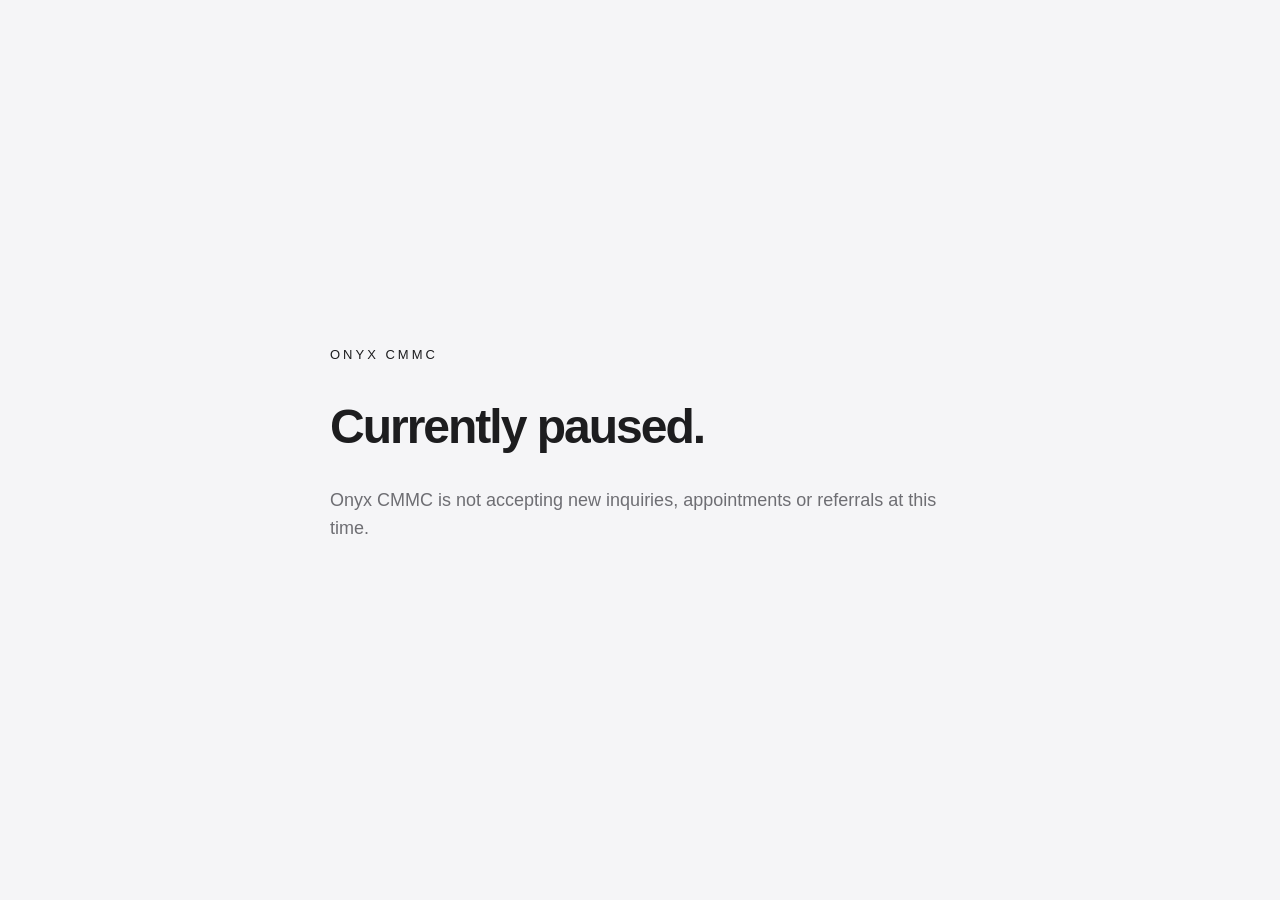
==== commit 56d8a593: "Park Onyx CMMC and disable public inquiry links per owner request" ====
--- a/index.html
+++ b/index.html
@@ -1,69 +1 @@
-<!DOCTYPE html>
-<html lang="en">
-<head>
-<meta charset="utf-8">
-<meta content="width=device-width, initial-scale=1" name="viewport">
-<title>Onyx | CMMC provider introductions for defense suppliers</title>
-<meta content="Onyx helps defense suppliers seeking CMMC support connect with independent service firms. Providers handle technical discovery, proposals and delivery directly." name="description">
-<meta content="index,follow" name="robots">
-<meta content="strict-origin-when-cross-origin" name="referrer">
-<link href="https://onyxcmmc.com/" rel="canonical">
-<meta content="website" property="og:type">
-<meta content="Onyx | CMMC provider introductions for defense suppliers" property="og:title">
-<meta content="https://onyxcmmc.com/" property="og:url">
-<script defer src="/assets/referral-request.js"></script>
-<link href="data:image/svg+xml,%3Csvg%20xmlns='http://www.w3.org/2000/svg'%20viewBox='0%200%2032%2032'%3E%3Crect%20width='32'%20height='32'%20rx='7'%20fill='%230b0d10'/%3E%3Ccircle%20cx='16'%20cy='16'%20r='8.5'%20fill='none'%20stroke='%23c9a45c'%20stroke-width='3'/%3E%3C/svg%3E" rel="icon">
-
-
-
-
-<link href="/assets/site-polish.css" rel="stylesheet"><meta content="Onyx helps defense suppliers seeking CMMC support connect with independent service firms. Providers handle technical discovery, proposals and delivery directly." property="og:description"></head>
-<body><a class="skip-link" href="#main">Skip to content</a>
-<header><div class="wrap nav">
-<a aria-label="Onyx home" class="logo" href="/"><i aria-hidden="true"></i>ONYX</a>
-<nav aria-label="Main navigation"><a href="#how">How it works</a><a href="#firms">For service firms</a><a href="#checklist">Supplier checklist</a></nav>
-<a class="btn" href="/readiness-review/#inquiry" data-onyx-inquiry="">Request an introduction</a>
-</div></header>
-<main id="main">
-<div class="hero"><div class="wrap"><div class="eyebrow">Defense suppliers · CMMC referrals</div><h1>Find help with a customer’s CMMC request.</h1><p class="lead">If a bid, renewal or customer questionnaire has raised a cybersecurity question your team needs help with, Onyx can check for a specialist and introduce you with your permission.</p><div class="ctas"><a class="btn" data-onyx-inquiry="" href="/readiness-review/#inquiry">Request an introduction</a><a class="btn ghost" href="mailto:ezra@onyxcmmc.com?subject=CMMC%20referral%20partnership">Discuss a referral partnership</a></div></div></div>
-
-<section id="how"><div class="wrap"><h2>How an introduction works</h2><div class="grid g3"><div class="card"><h3>Tell us what prompted the request</h3><p>Share which bid or renewal is involved, the kind of help you need, and when you need an answer. A short description is enough.</p></div><div class="card"><h3>Choose whether to connect</h3><p>We check whether a firm covers that work and has capacity. You decide whether we share your contact details with that firm.</p></div><div class="card"><h3>Work directly with the provider</h3><p>The firm discusses your requirements, quotes its own fees and delivers the work under its agreement with you. Onyx may earn a referral fee if you hire it.</p></div></div></div></section>
-
-<section id="firms"><div class="wrap"><h2>For CMMC service firms</h2><p class="sub">Onyx focuses on customer acquisition. We look for defense suppliers with an active need for outside help and ask whether they want an introduction. Your team owns technical discovery, the sale and delivery.</p><p>To discuss a referral relationship, tell us which suppliers you serve, the work you take on and how you register and report referred business.</p><div class="ctas"><a class="btn ghost" href="mailto:ezra@onyxcmmc.com?subject=CMMC%20referral%20partnership">Discuss a referral partnership</a></div></div></section><section id="checklist"><div class="wrap">
-<div class="eyebrow">Free resource</div>
-<h2>The Level 1 checklist</h2>
-<p class="sub">The 15 safeguarding requirements from FAR 52.204-21, in plain English, with what you'd show as proof. Check each one you could prove today.</p>
-<div aria-label="Details table, horizontally scrollable" class="tablewrap" role="region" tabindex="0"><table>
-<thead><tr><th scope="col">#</th><th scope="col">Requirement</th><th scope="col">What you'd show</th></tr></thead>
-<tbody>
-<tr><td>1</td><td>Only authorized users, processes and devices access covered systems</td><td>A current list of users and company devices</td></tr>
-<tr><td>2</td><td>People can only do what their role needs</td><td>Who has admin rights, and why</td></tr>
-<tr><td>3</td><td>Control connections to outside systems</td><td>Documented rules and evidence of implemented connection controls</td></tr>
-<tr><td>4</td><td>Control information on publicly accessible systems</td><td>Who approves website and social posts</td></tr>
-<tr><td>5</td><td>Identify users, processes acting for users, and devices</td><td>Account and device identifiers tied to authorized use</td></tr>
-<tr><td>6</td><td>Verify identity before access</td><td>Password or sign-in settings</td></tr>
-<tr><td>7</td><td>Wipe or destroy media before disposal or reuse</td><td>Disposal log or shredding receipts</td></tr>
-<tr><td>8</td><td>Limit physical access to equipment and work areas</td><td>Locked areas and who has keys</td></tr>
-<tr><td>9</td><td>Escort visitors, log visits, manage keys and badges</td><td>Visitor log and key list</td></tr>
-<tr><td>10</td><td>Protect external and key internal communication boundaries</td><td>Firewall or router settings</td></tr>
-<tr><td>11</td><td>Keep public-facing systems separate from internal ones</td><td>Evidence of physical or logical separation for public-facing system components</td></tr>
-<tr><td>12</td><td>Identify, report and correct security flaws promptly</td><td>Update and patch history</td></tr>
-<tr><td>13</td><td>Malicious-code protection is in place where appropriate</td><td>Protection coverage for the relevant in-scope environment</td></tr>
-<tr><td>14</td><td>Antivirus stays updated</td><td>Auto-update turned on</td></tr>
-<tr><td>15</td><td>Scan periodically and scan external files when downloaded, opened or executed</td><td>Scan settings or a recent scan report</td></tr>
-</tbody>
-</table></div>
-<p class="note">Illustrative evidence examples—not a complete assessment, mandatory document list or proof of compliance. Source: <a href="https://www.acquisition.gov/far/52.204-21">FAR 52.204-21(b)(1)</a>. General guidance, not legal advice.</p>
-</div></section>
-
-
-<section class="cta-band"><div class="wrap"><h2>Has a customer asked for CMMC documentation?</h2><p class="sub" style="margin:0 auto 24px">If your team needs outside help, tell us what is due. We can check whether a CMMC service firm is available for an introduction.</p><div class="ctas"><a class="btn" data-onyx-inquiry="" href="/readiness-review/#inquiry">Request an introduction</a></div></div></section>
-</main>
-<footer><div class="wrap foot">
-<div><b style="color:var(--text);letter-spacing:.14em">ONYX</b><br>CMMC Level 1 readiness for Virginia defense subcontractors.<br>Onyx is a trade name of ETaye LLC.</div>
-<div>Ezra Taye<br><a href="tel:+17033002469">703-300-2469</a> · <a href="mailto:ezra@onyxcmmc.com">ezra@onyxcmmc.com</a> · <a href="https://www.linkedin.com/company/onyxcmmc/" rel="noopener">LinkedIn</a><br>3100 Clarendon Blvd, Arlington, VA 22201</div>
-</div>
-<div class="wrap note"><a data-onyx-inquiry="" href="/readiness-review/">Provider introductions</a> · Guides: <a href="/cmmc-level-1-self-assessment/">Level 1 self-assessment</a> · <a href="/far-52-204-21-checklist/">FAR 52.204-21 checklist</a> · <a href="/sprs-level-1-affirmation/">SPRS affirmation</a> · <a href="/cmmc-level-1-cost/">Level 1 cost</a> · <a href="/cmmc-status-2026/">CMMC status 2026</a> · <a href="/workshop/">Owner/IT workshop</a></div>
-</footer>
-</body>
-</html>
+<!doctype html><html lang="en"><head><meta charset="utf-8"><meta name="viewport" content="width=device-width,initial-scale=1"><meta name="robots" content="noindex,follow"><title>Onyx CMMC — Paused</title><style>body{margin:0;background:#f5f5f7;color:#1d1d1f;font:18px/1.6 -apple-system,BlinkMacSystemFont,Segoe UI,sans-serif;display:grid;min-height:100vh;place-items:center}main{max-width:620px;padding:48px 24px}p{color:#6e6e73}h1{font-size:48px;line-height:1.12;letter-spacing:-2px}small{letter-spacing:3px;font-size:13px}</style></head><body><main><small>ONYX CMMC</small><h1>Currently paused.</h1><p>Onyx CMMC is not accepting new inquiries, appointments or referrals at this time.</p></main></body></html>
